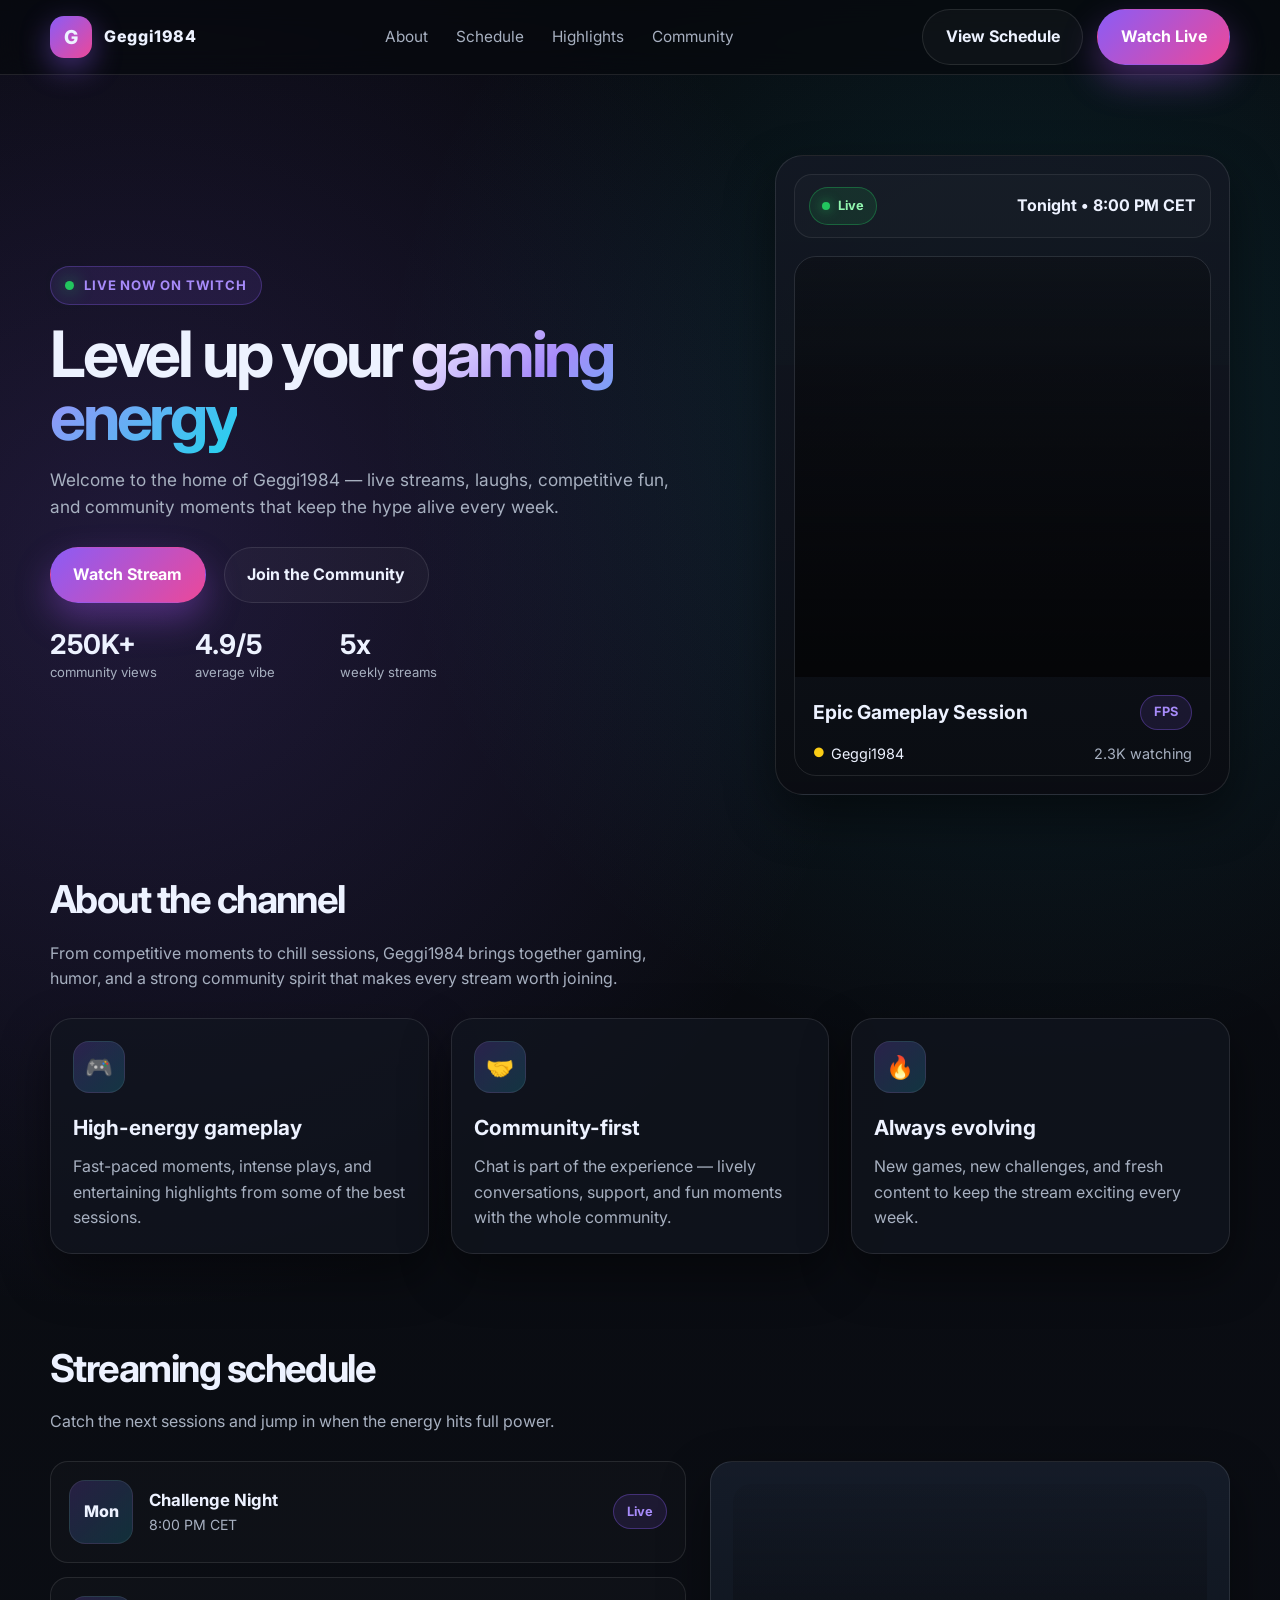
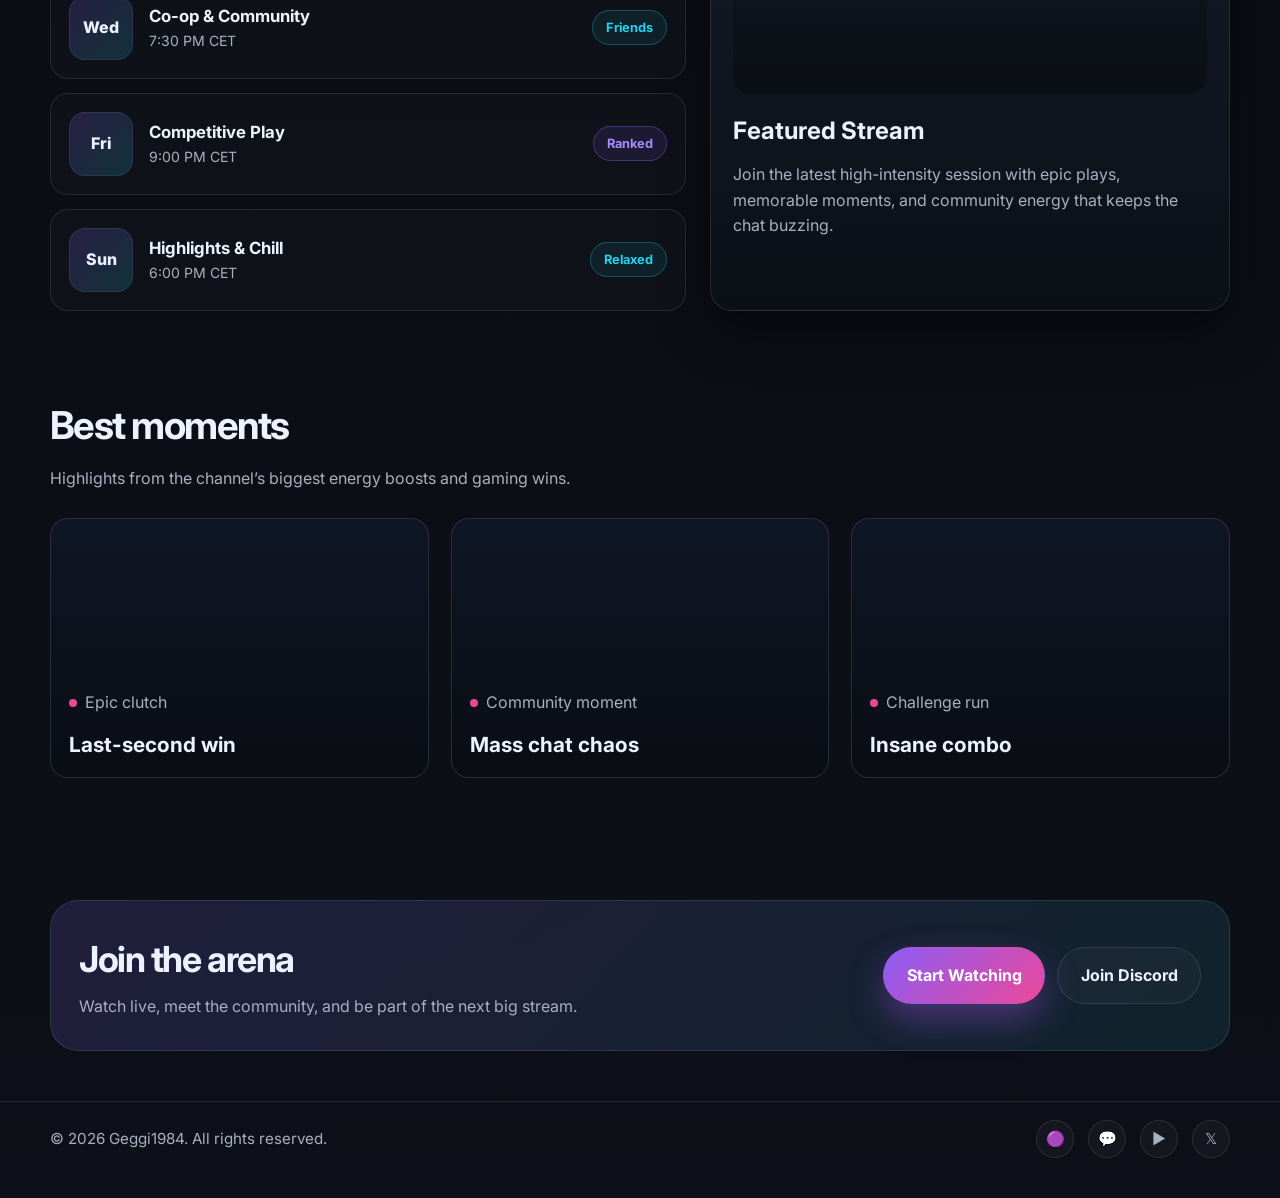
==== index.html @ 6da2d859 "Create index.html for Geggi1984 Twitch site" ====
<!DOCTYPE html>
<html lang="en">
  <head>
    <meta charset="UTF-8" />
    <meta name="viewport" content="width=device-width, initial-scale=1.0" />
    <title>Geggi1984 | Twitch</title>
    <meta
      name="description"
      content="Official Twitch channel site for Geggi1984 — live streams, schedules, highlights, and community links."
    />
    <link rel="preconnect" href="https://fonts.googleapis.com" />
    <link rel="preconnect" href="https://fonts.gstatic.com" crossorigin />
    <link
      href="https://fonts.googleapis.com/css2?family=Inter:wght@400;500;600;700;800;900&display=swap"
      rel="stylesheet"
    />
    <style>
      :root {
        --bg: #0b0d12;
        --bg-soft: #131923;
        --panel: rgba(19, 25, 35, 0.8);
        --panel-strong: #161d2b;
        --purple: #8b5cf6;
        --purple-2: #a78bfa;
        --pink: #ec4899;
        --blue: #38bdf8;
        --cyan: #22d3ee;
        --text: #edf2ff;
        --muted: #a7b0c0;
        --line: rgba(255, 255, 255, 0.1);
        --green: #22c55e;
        --yellow: #facc15;
        --shadow: 0 20px 50px rgba(0, 0, 0, 0.45);
      }

      * {
        box-sizing: border-box;
      }

      html {
        scroll-behavior: smooth;
      }

      body {
        margin: 0;
        font-family: "Inter", sans-serif;
        background:
          radial-gradient(circle at 10% 20%, rgba(139, 92, 246, 0.18), transparent 30%),
          radial-gradient(circle at 80% 15%, rgba(34, 211, 238, 0.12), transparent 25%),
          linear-gradient(180deg, #07090d 0%, #0d1018 100%);
        color: var(--text);
        line-height: 1.6;
      }

      img {
        max-width: 100%;
        display: block;
      }

      a {
        color: inherit;
        text-decoration: none;
      }

      .container {
        width: min(1180px, calc(100% - 32px));
        margin: 0 auto;
      }

      .site-header {
        position: sticky;
        top: 0;
        z-index: 99;
        backdrop-filter: blur(14px);
        background: rgba(7, 9, 13, 0.7);
        border-bottom: 1px solid var(--line);
      }

      .nav {
        display: flex;
        align-items: center;
        justify-content: space-between;
        min-height: 74px;
      }

      .brand {
        display: inline-flex;
        align-items: center;
        gap: 12px;
        font-weight: 800;
        letter-spacing: 0.04em;
      }

      .brand-mark {
        width: 42px;
        height: 42px;
        border-radius: 14px;
        display: grid;
        place-items: center;
        background: linear-gradient(135deg, var(--purple), var(--pink));
        box-shadow: 0 10px 30px rgba(139, 92, 246, 0.45);
        font-size: 1.2rem;
      }

      .nav-links {
        display: flex;
        align-items: center;
        gap: 28px;
        color: var(--muted);
        font-size: 0.96rem;
      }

      .nav-links a:hover {
        color: var(--text);
      }

      .nav-actions {
        display: flex;
        align-items: center;
        gap: 14px;
      }

      .btn {
        display: inline-flex;
        align-items: center;
        justify-content: center;
        padding: 0.9rem 1.4rem;
        border-radius: 999px;
        border: 1px solid transparent;
        font-weight: 700;
        transition: 0.2s ease;
        cursor: pointer;
      }

      .btn:hover {
        transform: translateY(-1px);
      }

      .btn-primary {
        background: linear-gradient(135deg, var(--purple), var(--pink));
        color: white;
        box-shadow: 0 16px 35px rgba(168, 85, 247, 0.35);
      }

      .btn-secondary {
        background: rgba(255, 255, 255, 0.03);
        border-color: var(--line);
        color: var(--text);
      }

      .mobile-toggle {
        display: none;
        background: transparent;
        border: none;
        color: var(--text);
        font-size: 1.8rem;
        cursor: pointer;
      }

      .hero {
        position: relative;
        padding: 80px 0 32px;
      }

      .hero-grid {
        display: grid;
        grid-template-columns: 1.2fr 0.8fr;
        align-items: center;
        gap: 42px;
      }

      .eyebrow {
        display: inline-flex;
        align-items: center;
        gap: 10px;
        padding: 0.5rem 0.9rem;
        border-radius: 999px;
        background: rgba(139, 92, 246, 0.12);
        border: 1px solid rgba(139, 92, 246, 0.3);
        color: var(--purple-2);
        font-weight: 700;
        font-size: 0.82rem;
        letter-spacing: 0.06em;
        text-transform: uppercase;
      }

      .eyebrow::before {
        content: "";
        width: 9px;
        height: 9px;
        border-radius: 50%;
        background: var(--green);
        box-shadow: 0 0 18px rgba(34, 197, 94, 0.9);
      }

      h1 {
        font-size: clamp(2.8rem, 5vw, 5rem);
        line-height: 0.98;
        letter-spacing: -0.05em;
        margin: 18px 0 16px;
      }

      .gradient-text {
        background: linear-gradient(135deg, #ffffff 0%, var(--purple-2) 40%, var(--cyan) 100%);
        -webkit-background-clip: text;
        background-clip: text;
        color: transparent;
      }

      .hero-copy p {
        color: var(--muted);
        max-width: 620px;
        font-size: 1.08rem;
      }

      .hero-actions {
        display: flex;
        align-items: center;
        gap: 18px;
        margin-top: 26px;
        flex-wrap: wrap;
      }

      .hero-stats {
        display: flex;
        gap: 20px;
        margin-top: 28px;
        flex-wrap: wrap;
      }

      .stat {
        min-width: 125px;
      }

      .stat strong {
        display: block;
        font-size: 1.7rem;
        line-height: 1;
      }

      .stat span {
        color: var(--muted);
        font-size: 0.82rem;
      }

      .hero-card {
        position: relative;
        border: 1px solid var(--line);
        border-radius: 28px;
        background:
          linear-gradient(180deg, rgba(20, 26, 37, 0.8), rgba(10, 12, 18, 0.9)),
          rgba(14, 19, 27, 0.8);
        box-shadow: var(--shadow);
        padding: 18px;
      }

      .live-panel {
        display: flex;
        align-items: center;
        justify-content: space-between;
        gap: 12px;
        border: 1px solid rgba(255,255,255,0.08);
        background: rgba(255,255,255,0.02);
        border-radius: 18px;
        padding: 12px 14px;
        margin-bottom: 18px;
      }

      .live-badge {
        display: inline-flex;
        align-items: center;
        gap: 8px;
        background: rgba(34, 197, 94, 0.12);
        border: 1px solid rgba(34, 197, 94, 0.35);
        color: #92f7b0;
        border-radius: 999px;
        padding: 0.48rem 0.75rem;
        font-size: 0.8rem;
        font-weight: 700;
      }

      .live-badge::before {
        content: "";
        width: 8px;
        height: 8px;
        border-radius: 50%;
        background: var(--green);
        box-shadow: 0 0 12px rgba(34,197,94,0.7);
      }

      .stream-card {
        border-radius: 22px;
        overflow: hidden;
        border: 1px solid var(--line);
      }

      .stream-visual {
        position: relative;
        height: 420px;
        background:
          linear-gradient(180deg, rgba(11, 13, 18, 0.2), rgba(11,13,18,0.86)),
          url("https://images.unsplash.com/photo-1542751371-adc38448a05e?auto=format&fit=crop&w=1200&q=80")
            center/cover no-repeat;
      }

      .stream-overlay {
        position: absolute;
        inset: 0;
        background: linear-gradient(180deg, rgba(0,0,0,0.15), rgba(0,0,0,0.58));
      }

      .stream-info {
        padding: 18px 18px 10px;
      }

      .stream-title {
        display: flex;
        align-items: center;
        justify-content: space-between;
        gap: 12px;
      }

      .stream-title h3 {
        margin: 0;
        font-size: 1.2rem;
      }

      .stream-meta {
        display: flex;
        align-items: center;
        justify-content: space-between;
        margin-top: 12px;
        color: var(--muted);
        font-size: 0.9rem;
      }

      .stream-meta .tag {
        display: inline-flex;
        align-items: center;
        gap: 6px;
        color: var(--text);
      }

      .stream-meta .tag::before {
        content: "●";
        color: var(--yellow);
        font-size: 0.8rem;
      }

      section {
        padding: 42px 0;
      }

      .section-heading {
        margin-bottom: 26px;
      }

      .section-heading h2 {
        margin: 0 0 10px;
        font-size: clamp(2rem, 3vw, 3rem);
        letter-spacing: -0.04em;
      }

      .section-heading p {
        margin: 0;
        color: var(--muted);
        max-width: 600px;
      }

      .grid-3 {
        display: grid;
        grid-template-columns: repeat(3, minmax(0, 1fr));
        gap: 22px;
      }

      .card {
        background: rgba(17, 22, 31, 0.72);
        border: 1px solid var(--line);
        border-radius: 22px;
        padding: 22px;
        box-shadow: var(--shadow);
      }

      .mini-icon {
        width: 52px;
        height: 52px;
        border-radius: 16px;
        display: grid;
        place-items: center;
        font-size: 1.4rem;
        background: linear-gradient(135deg, rgba(139, 92, 246, 0.22), rgba(34, 211, 238, 0.18));
        border: 1px solid rgba(255,255,255,0.08);
        margin-bottom: 18px;
      }

      .card h3 {
        margin: 0 0 10px;
        font-size: 1.3rem;
      }

      .card p {
        margin: 0;
        color: var(--muted);
      }

      .schedule-grid {
        display: grid;
        grid-template-columns: 1.1fr 0.9fr;
        gap: 24px;
        align-items: stretch;
      }

      .schedule-list {
        display: grid;
        gap: 14px;
      }

      .schedule-item {
        display: flex;
        align-items: center;
        justify-content: space-between;
        gap: 16px;
        padding: 18px 18px;
        background: rgba(255,255,255,0.02);
        border: 1px solid var(--line);
        border-radius: 18px;
      }

      .day {
        display: flex;
        align-items: center;
        gap: 16px;
      }

      .day-badge {
        width: 64px;
        height: 64px;
        border-radius: 16px;
        display: grid;
        place-items: center;
        background: linear-gradient(135deg, rgba(139,92,246,0.2), rgba(34,211,238,0.16));
        border: 1px solid rgba(255,255,255,0.08);
        font-weight: 800;
      }

      .day-text strong {
        display: block;
        font-size: 1.05rem;
      }

      .day-text span {
        color: var(--muted);
        display: block;
        font-size: 0.88rem;
      }

      .pill {
        display: inline-flex;
        align-items: center;
        justify-content: center;
        border-radius: 999px;
        padding: 0.4rem 0.8rem;
        font-size: 0.8rem;
        font-weight: 700;
      }

      .pill-purple {
        background: rgba(139,92,246,0.12);
        color: var(--purple-2);
        border: 1px solid rgba(139,92,246,0.35);
      }

      .pill-cyan {
        background: rgba(34,211,238,0.08);
        color: var(--cyan);
        border: 1px solid rgba(34,211,238,0.28);
      }

      .featured-card {
        padding: 22px;
        background:
          linear-gradient(180deg, rgba(22, 29, 43, 0.9), rgba(12, 16, 23, 0.96));
        border-radius: 22px;
        border: 1px solid var(--line);
        box-shadow: var(--shadow);
      }

      .featured-media {
        height: 210px;
        border-radius: 18px;
        background:
          linear-gradient(180deg, rgba(10,12,18,0.1), rgba(10,12,18,0.7)),
          url("https://images.unsplash.com/photo-1511512578047-dfb367046420?auto=format&fit=crop&w=1200&q=80")
            center/cover no-repeat;
        margin-bottom: 18px;
      }

      .featured-card h3 {
        margin: 0 0 12px;
        font-size: 1.5rem;
      }

      .featured-card p {
        margin: 0;
        color: var(--muted);
      }

      .highlight-grid {
        display: grid;
        grid-template-columns: repeat(3, minmax(0, 1fr));
        gap: 22px;
      }

      .highlight-item {
        position: relative;
        overflow: hidden;
        border-radius: 18px;
        border: 1px solid var(--line);
        min-height: 260px;
        background: #0f1727;
      }

      .highlight-image {
        position: absolute;
        inset: 0;
        background-size: cover;
        background-position: center;
        filter: saturate(1.1) contrast(1.1);
      }

      .highlight-overlay {
        position: absolute;
        inset: 0;
        background: linear-gradient(180deg, rgba(10, 12, 18, 0.1), rgba(10, 12, 18, 0.95));
      }

      .highlight-content {
        position: absolute;
        inset: auto 0 0 0;
        padding: 18px 18px 16px;
        display: flex;
        flex-direction: column;
        justify-content: flex-end;
        gap: 12px;
      }

      .highlight-content h3 {
        margin: 0;
        font-size: 1.3rem;
      }

      .highlight-content span {
        display: inline-flex;
        align-items: center;
        gap: 8px;
        color: var(--muted);
      }

      .highlight-content span::before {
        content: "";
        display: block;
        width: 8px;
        height: 8px;
        background: var(--pink);
        border-radius: 50%;
      }

      .cta-section {
        padding: 80px 0 50px;
      }

      .cta-box {
        display: flex;
        align-items: center;
        justify-content: space-between;
        gap: 24px;
        padding: 30px 28px;
        border: 1px solid var(--line);
        border-radius: 28px;
        background:
          linear-gradient(135deg, rgba(139, 92, 246, 0.15), rgba(34, 211, 238, 0.08)),
          rgba(17, 22, 31, 0.7);
      }

      .cta-box h3 {
        margin: 0 0 6px;
        font-size: clamp(1.8rem, 2.8vw, 2.8rem);
        letter-spacing: -0.04em;
      }

      .cta-box p {
        margin: 0;
        color: var(--muted);
      }

      .cta-actions {
        display: flex;
        flex-wrap: wrap;
        gap: 12px;
      }

      .site-footer {
        border-top: 1px solid var(--line);
        padding: 18px 0 40px;
      }

      .footer-inner {
        display: flex;
        justify-content: space-between;
        align-items: center;
        gap: 18px;
        color: var(--muted);
        font-size: 0.95rem;
      }

      .socials {
        display: flex;
        align-items: center;
        gap: 14px;
        flex-wrap: wrap;
      }

      .social {
        width: 38px;
        height: 38px;
        border-radius: 50%;
        display: grid;
        place-items: center;
        background: rgba(255,255,255,0.03);
        border: 1px solid var(--line);
        transition: 0.2s ease;
      }

      .social:hover {
        transform: translateY(-2px);
        border-color: rgba(255,255,255,0.18);
      }

      @media (max-width: 960px) {
        .hero-grid,
        .schedule-grid,
        .grid-3,
        .highlight-grid {
          grid-template-columns: 1fr;
        }

        .nav-links {
          position: absolute;
          left: 16px;
          right: 16px;
          top: 75px;
          display: none;
          flex-direction: column;
          align-items: flex-start;
          padding: 18px 16px;
          background: rgba(14, 18, 26, 0.96);
          border: 1px solid var(--line);
          border-radius: 18px;
          box-shadow: var(--shadow);
        }

        .nav-links.open {
          display: flex;
        }

        .mobile-toggle {
          display: inline-block;
        }

        .nav-actions {
          display: none;
        }

        .cta-box {
          flex-direction: column;
          align-items: flex-start;
        }
      }

      @media (max-width: 580px) {
        h1 {
          font-size: 2.8rem;
        }

        .hero {
          padding-top: 52px;
        }

        .stream-visual {
          height: 300px;
        }

        .footer-inner {
          flex-direction: column;
          align-items: flex-start;
        }
      }
    </style>
  </head>
  <body>
    <header class="site-header">
      <div class="container nav">
        <a href="#top" class="brand" aria-label="Geggi1984 home">
          <span class="brand-mark">G</span>
          <span>Geggi1984</span>
        </a>

        <nav class="nav-links" id="siteNav">
          <a href="#about">About</a>
          <a href="#schedule">Schedule</a>
          <a href="#highlights">Highlights</a>
          <a href="#community">Community</a>
        </nav>

        <div class="nav-actions">
          <a class="btn btn-secondary" href="#schedule">View Schedule</a>
          <a class="btn btn-primary" href="https://www.twitch.tv/" target="_blank" rel="noreferrer">
            Watch Live
          </a>
        </div>

        <button class="mobile-toggle" id="menuToggle" aria-label="Open menu">☰</button>
      </div>
    </header>

    <main id="top">
      <section class="hero">
        <div class="container hero-grid">
          <div class="hero-copy">
            <span class="eyebrow">Live now on Twitch</span>
            <h1>
              Level up your <span class="gradient-text">gaming energy</span>
            </h1>
            <p>
              Welcome to the home of Geggi1984 — live streams, laughs, competitive fun,
              and community moments that keep the hype alive every week.
            </p>

            <div class="hero-actions">
              <a class="btn btn-primary" href="https://www.twitch.tv/" target="_blank" rel="noreferrer">
                Watch Stream
              </a>
              <a class="btn btn-secondary" href="#community">Join the Community</a>
            </div>

            <div class="hero-stats">
              <div class="stat">
                <strong>250K+</strong>
                <span>community views</span>
              </div>
              <div class="stat">
                <strong>4.9/5</strong>
                <span>average vibe</span>
              </div>
              <div class="stat">
                <strong>5x</strong>
                <span>weekly streams</span>
              </div>
            </div>
          </div>

          <div class="hero-card">
            <div class="live-panel">
              <div class="live-badge">Live</div>
              <strong>Tonight • 8:00 PM CET</strong>
            </div>

            <div class="stream-card">
              <div class="stream-visual">
                <div class="stream-overlay"></div>
              </div>

              <div class="stream-info">
                <div class="stream-title">
                  <h3>Epic Gameplay Session</h3>
                  <span class="pill pill-purple">FPS</span>
                </div>

                <div class="stream-meta">
                  <span class="tag">Geggi1984</span>
                  <span>2.3K watching</span>
                </div>
              </div>
            </div>
          </div>
        </div>
      </section>

      <section id="about">
        <div class="container">
          <div class="section-heading">
            <h2>About the channel</h2>
            <p>
              From competitive moments to chill sessions, Geggi1984 brings together gaming,
              humor, and a strong community spirit that makes every stream worth joining.
            </p>
          </div>

          <div class="grid-3">
            <article class="card">
              <div class="mini-icon">🎮</div>
              <h3>High-energy gameplay</h3>
              <p>
                Fast-paced moments, intense plays, and entertaining highlights from some of the
                best sessions.
              </p>
            </article>

            <article class="card">
              <div class="mini-icon">🤝</div>
              <h3>Community-first</h3>
              <p>
                Chat is part of the experience — lively conversations, support, and fun moments
                with the whole community.
              </p>
            </article>

            <article class="card">
              <div class="mini-icon">🔥</div>
              <h3>Always evolving</h3>
              <p>
                New games, new challenges, and fresh content to keep the stream exciting every week.
              </p>
            </article>
          </div>
        </div>
      </section>

      <section id="schedule">
        <div class="container">
          <div class="section-heading">
            <h2>Streaming schedule</h2>
            <p>Catch the next sessions and jump in when the energy hits full power.</p>
          </div>

          <div class="schedule-grid">
            <div class="schedule-list">
              <div class="schedule-item">
                <div class="day">
                  <div class="day-badge">Mon</div>
                  <div class="day-text">
                    <strong>Challenge Night</strong>
                    <span>8:00 PM CET</span>
                  </div>
                </div>
                <span class="pill pill-purple">Live</span>
              </div>

              <div class="schedule-item">
                <div class="day">
                  <div class="day-badge">Wed</div>
                  <div class="day-text">
                    <strong>Co-op & Community</strong>
                    <span>7:30 PM CET</span>
                  </div>
                </div>
                <span class="pill pill-cyan">Friends</span>
              </div>

              <div class="schedule-item">
                <div class="day">
                  <div class="day-badge">Fri</div>
                  <div class="day-text">
                    <strong>Competitive Play</strong>
                    <span>9:00 PM CET</span>
                  </div>
                </div>
                <span class="pill pill-purple">Ranked</span>
              </div>

              <div class="schedule-item">
                <div class="day">
                  <div class="day-badge">Sun</div>
                  <div class="day-text">
                    <strong>Highlights & Chill</strong>
                    <span>6:00 PM CET</span>
                  </div>
                </div>
                <span class="pill pill-cyan">Relaxed</span>
              </div>
            </div>

            <aside class="featured-card">
              <div class="featured-media"></div>
              <h3>Featured Stream</h3>
              <p>
                Join the latest high-intensity session with epic plays, memorable moments, and
                community energy that keeps the chat buzzing.
              </p>
            </aside>
          </div>
        </div>
      </section>

      <section id="highlights">
        <div class="container">
          <div class="section-heading">
            <h2>Best moments</h2>
            <p>Highlights from the channel’s biggest energy boosts and gaming wins.</p>
          </div>

          <div class="highlight-grid">
            <article class="highlight-item">
              <div
                class="highlight-image"
                style="background-image: url('https://images.unsplash.com/photo-1542751371-adc38448a05e?auto=format&fit=crop&w=900&q=80');"
              ></div>
              <div class="highlight-overlay"></div>
              <div class="highlight-content">
                <span>Epic clutch</span>
                <h3>Last-second win</h3>
              </div>
            </article>

            <article class="highlight-item">
              <div
                class="highlight-image"
                style="background-image: url('https://images.unsplash.com/photo-1511512578047-dfb367046420?auto=format&fit=crop&w=900&q=80');"
              ></div>
              <div class="highlight-overlay"></div>
              <div class="highlight-content">
                <span>Community moment</span>
                <h3>Mass chat chaos</h3>
              </div>
            </article>

            <article class="highlight-item">
              <div
                class="highlight-image"
                style="background-image: url('https://images.unsplash.com/photo-1493711662062-fa541adb3fc8?auto=format&fit=crop&w=900&q=80');"
              ></div>
              <div class="highlight-overlay"></div>
              <div class="highlight-content">
                <span>Challenge run</span>
                <h3>Insane combo</h3>
              </div>
            </article>
          </div>
        </div>
      </section>

      <section id="community" class="cta-section">
        <div class="container">
          <div class="cta-box">
            <div>
              <h3>Join the arena</h3>
              <p>Watch live, meet the community, and be part of the next big stream.</p>
            </div>

            <div class="cta-actions">
              <a class="btn btn-primary" href="https://www.twitch.tv/" target="_blank" rel="noreferrer">
                Start Watching
              </a>
              <a class="btn btn-secondary" href="https://discord.com/" target="_blank" rel="noreferrer">
                Join Discord
              </a>
            </div>
          </div>
        </div>
      </section>
    </main>

    <footer class="site-footer">
      <div class="container footer-inner">
        <div>© <span id="year"></span> Geggi1984. All rights reserved.</div>

        <div class="socials" aria-label="Social links">
          <a href="https://www.twitch.tv/" class="social" target="_blank" rel="noreferrer" aria-label="Twitch">🟣</a>
          <a href="https://discord.com/" class="social" target="_blank" rel="noreferrer" aria-label="Discord">💬</a>
          <a href="https://www.youtube.com/" class="social" target="_blank" rel="noreferrer" aria-label="YouTube">▶️</a>
          <a href="https://x.com/" class="social" target="_blank" rel="noreferrer" aria-label="X">𝕏</a>
        </div>
      </div>
    </footer>

    <script>
      const menuToggle = document.getElementById("menuToggle");
      const siteNav = document.getElementById("siteNav");

      menuToggle.addEventListener("click", () => {
        siteNav.classList.toggle("open");
      });

      document.getElementById("year").textContent = new Date().getFullYear();
    </script>
  </body>
</html>
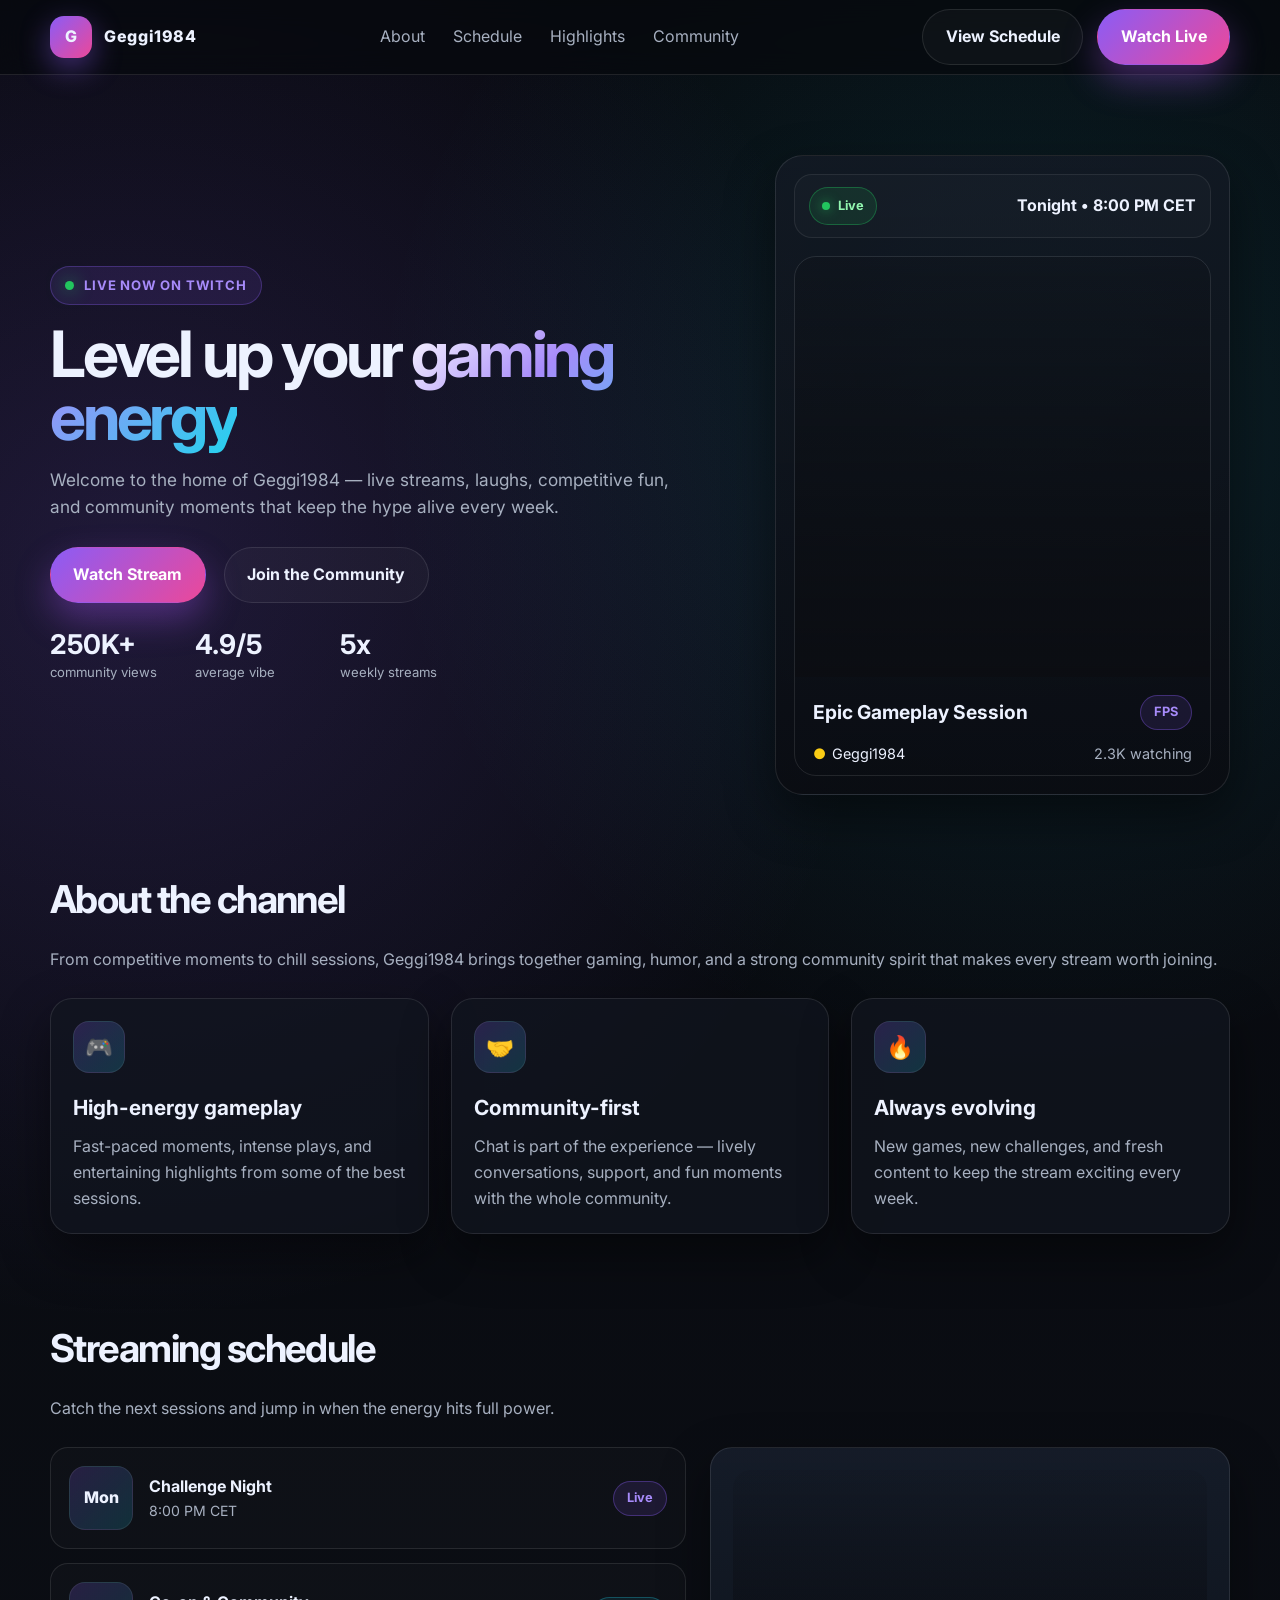
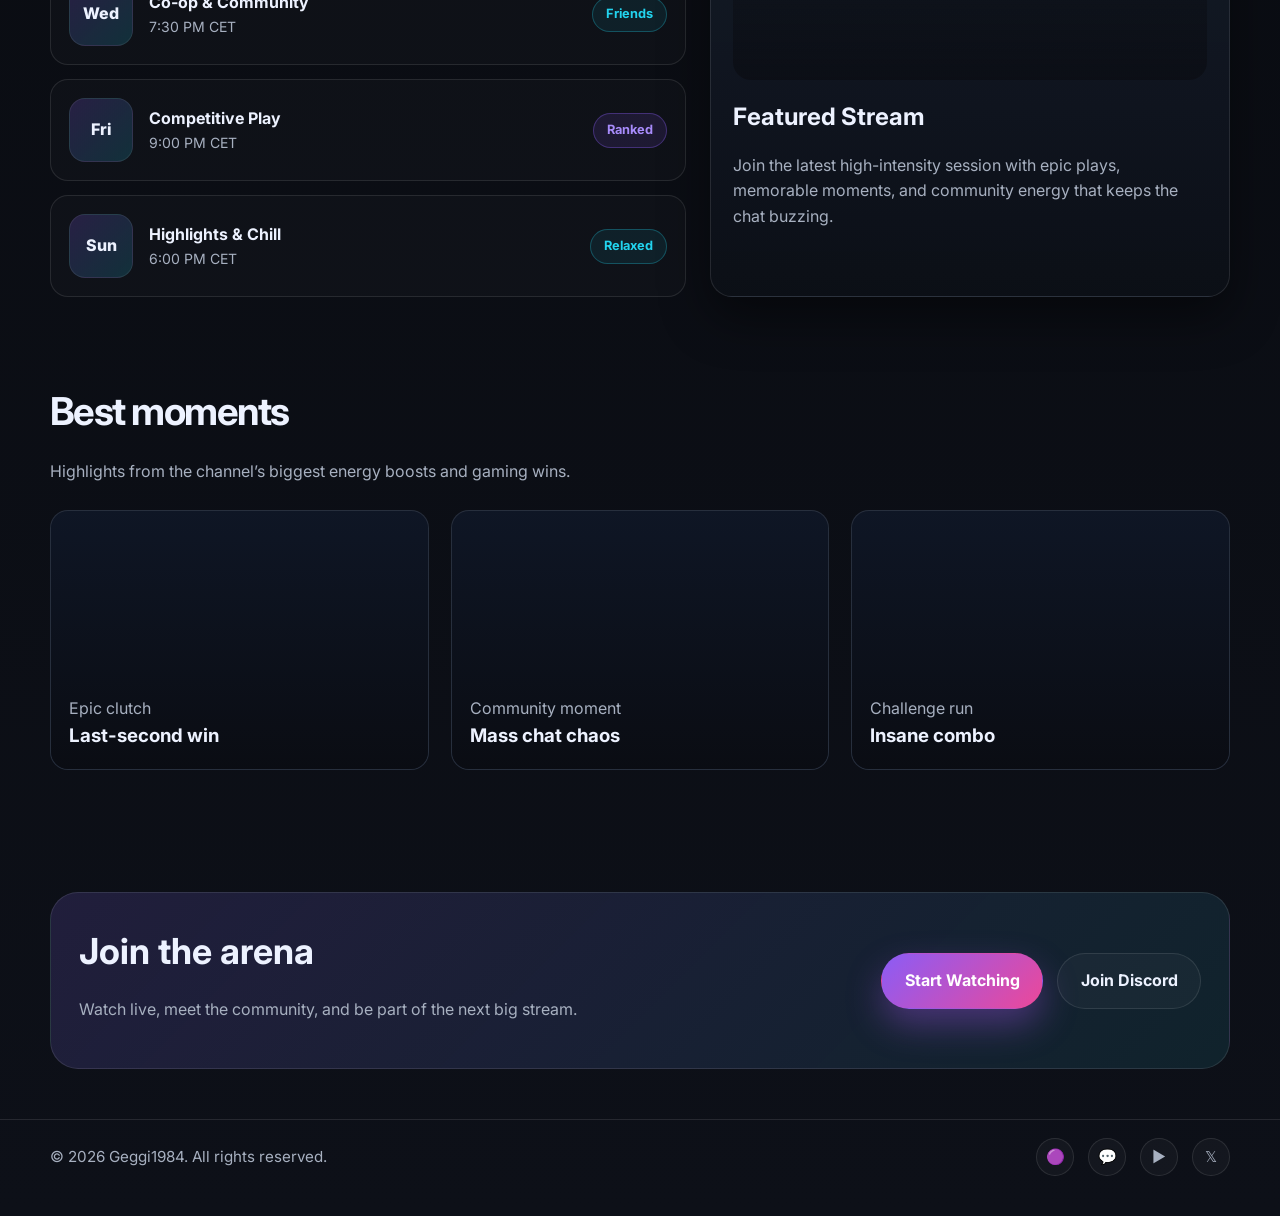
==== commit 9e44bd41: "Update index.html for Geggi1984 Twitch site" ====
--- a/index.html
+++ b/index.html
@@ -4,984 +4,70 @@
     <meta charset="UTF-8" />
     <meta name="viewport" content="width=device-width, initial-scale=1.0" />
     <title>Geggi1984 | Twitch</title>
-    <meta
-      name="description"
-      content="Official Twitch channel site for Geggi1984 — live streams, schedules, highlights, and community links."
-    />
+    <meta name="description" content="Official Twitch channel site for Geggi1984 — live streams, schedules, highlights, and community links." />
     <link rel="preconnect" href="https://fonts.googleapis.com" />
     <link rel="preconnect" href="https://fonts.gstatic.com" crossorigin />
-    <link
-      href="https://fonts.googleapis.com/css2?family=Inter:wght@400;500;600;700;800;900&display=swap"
-      rel="stylesheet"
-    />
+    <link href="https://fonts.googleapis.com/css2?family=Inter:wght@400;500;600;700;800;900&display=swap" rel="stylesheet" />
     <style>
-      :root {
-        --bg: #0b0d12;
-        --bg-soft: #131923;
-        --panel: rgba(19, 25, 35, 0.8);
-        --panel-strong: #161d2b;
-        --purple: #8b5cf6;
-        --purple-2: #a78bfa;
-        --pink: #ec4899;
-        --blue: #38bdf8;
-        --cyan: #22d3ee;
-        --text: #edf2ff;
-        --muted: #a7b0c0;
-        --line: rgba(255, 255, 255, 0.1);
-        --green: #22c55e;
-        --yellow: #facc15;
-        --shadow: 0 20px 50px rgba(0, 0, 0, 0.45);
-      }
-
-      * {
-        box-sizing: border-box;
-      }
-
-      html {
-        scroll-behavior: smooth;
-      }
-
-      body {
-        margin: 0;
-        font-family: "Inter", sans-serif;
-        background:
-          radial-gradient(circle at 10% 20%, rgba(139, 92, 246, 0.18), transparent 30%),
-          radial-gradient(circle at 80% 15%, rgba(34, 211, 238, 0.12), transparent 25%),
-          linear-gradient(180deg, #07090d 0%, #0d1018 100%);
-        color: var(--text);
-        line-height: 1.6;
-      }
-
-      img {
-        max-width: 100%;
-        display: block;
-      }
-
-      a {
-        color: inherit;
-        text-decoration: none;
-      }
-
-      .container {
-        width: min(1180px, calc(100% - 32px));
-        margin: 0 auto;
-      }
-
-      .site-header {
-        position: sticky;
-        top: 0;
-        z-index: 99;
-        backdrop-filter: blur(14px);
-        background: rgba(7, 9, 13, 0.7);
-        border-bottom: 1px solid var(--line);
-      }
-
-      .nav {
-        display: flex;
-        align-items: center;
-        justify-content: space-between;
-        min-height: 74px;
-      }
-
-      .brand {
-        display: inline-flex;
-        align-items: center;
-        gap: 12px;
-        font-weight: 800;
-        letter-spacing: 0.04em;
-      }
-
-      .brand-mark {
-        width: 42px;
-        height: 42px;
-        border-radius: 14px;
-        display: grid;
-        place-items: center;
-        background: linear-gradient(135deg, var(--purple), var(--pink));
-        box-shadow: 0 10px 30px rgba(139, 92, 246, 0.45);
-        font-size: 1.2rem;
-      }
-
-      .nav-links {
-        display: flex;
-        align-items: center;
-        gap: 28px;
-        color: var(--muted);
-        font-size: 0.96rem;
-      }
-
-      .nav-links a:hover {
-        color: var(--text);
-      }
-
-      .nav-actions {
-        display: flex;
-        align-items: center;
-        gap: 14px;
-      }
-
-      .btn {
-        display: inline-flex;
-        align-items: center;
-        justify-content: center;
-        padding: 0.9rem 1.4rem;
-        border-radius: 999px;
-        border: 1px solid transparent;
-        font-weight: 700;
-        transition: 0.2s ease;
-        cursor: pointer;
-      }
-
-      .btn:hover {
-        transform: translateY(-1px);
-      }
-
-      .btn-primary {
-        background: linear-gradient(135deg, var(--purple), var(--pink));
-        color: white;
-        box-shadow: 0 16px 35px rgba(168, 85, 247, 0.35);
-      }
-
-      .btn-secondary {
-        background: rgba(255, 255, 255, 0.03);
-        border-color: var(--line);
-        color: var(--text);
-      }
-
-      .mobile-toggle {
-        display: none;
-        background: transparent;
-        border: none;
-        color: var(--text);
-        font-size: 1.8rem;
-        cursor: pointer;
-      }
-
-      .hero {
-        position: relative;
-        padding: 80px 0 32px;
-      }
-
-      .hero-grid {
-        display: grid;
-        grid-template-columns: 1.2fr 0.8fr;
-        align-items: center;
-        gap: 42px;
-      }
-
-      .eyebrow {
-        display: inline-flex;
-        align-items: center;
-        gap: 10px;
-        padding: 0.5rem 0.9rem;
-        border-radius: 999px;
-        background: rgba(139, 92, 246, 0.12);
-        border: 1px solid rgba(139, 92, 246, 0.3);
-        color: var(--purple-2);
-        font-weight: 700;
-        font-size: 0.82rem;
-        letter-spacing: 0.06em;
-        text-transform: uppercase;
-      }
-
-      .eyebrow::before {
-        content: "";
-        width: 9px;
-        height: 9px;
-        border-radius: 50%;
-        background: var(--green);
-        box-shadow: 0 0 18px rgba(34, 197, 94, 0.9);
-      }
-
-      h1 {
-        font-size: clamp(2.8rem, 5vw, 5rem);
-        line-height: 0.98;
-        letter-spacing: -0.05em;
-        margin: 18px 0 16px;
-      }
-
-      .gradient-text {
-        background: linear-gradient(135deg, #ffffff 0%, var(--purple-2) 40%, var(--cyan) 100%);
-        -webkit-background-clip: text;
-        background-clip: text;
-        color: transparent;
-      }
-
-      .hero-copy p {
-        color: var(--muted);
-        max-width: 620px;
-        font-size: 1.08rem;
-      }
-
-      .hero-actions {
-        display: flex;
-        align-items: center;
-        gap: 18px;
-        margin-top: 26px;
-        flex-wrap: wrap;
-      }
-
-      .hero-stats {
-        display: flex;
-        gap: 20px;
-        margin-top: 28px;
-        flex-wrap: wrap;
-      }
-
-      .stat {
-        min-width: 125px;
-      }
-
-      .stat strong {
-        display: block;
-        font-size: 1.7rem;
-        line-height: 1;
-      }
-
-      .stat span {
-        color: var(--muted);
-        font-size: 0.82rem;
-      }
-
-      .hero-card {
-        position: relative;
-        border: 1px solid var(--line);
-        border-radius: 28px;
-        background:
-          linear-gradient(180deg, rgba(20, 26, 37, 0.8), rgba(10, 12, 18, 0.9)),
-          rgba(14, 19, 27, 0.8);
-        box-shadow: var(--shadow);
-        padding: 18px;
-      }
-
-      .live-panel {
-        display: flex;
-        align-items: center;
-        justify-content: space-between;
-        gap: 12px;
-        border: 1px solid rgba(255,255,255,0.08);
-        background: rgba(255,255,255,0.02);
-        border-radius: 18px;
-        padding: 12px 14px;
-        margin-bottom: 18px;
-      }
-
-      .live-badge {
-        display: inline-flex;
-        align-items: center;
-        gap: 8px;
-        background: rgba(34, 197, 94, 0.12);
-        border: 1px solid rgba(34, 197, 94, 0.35);
-        color: #92f7b0;
-        border-radius: 999px;
-        padding: 0.48rem 0.75rem;
-        font-size: 0.8rem;
-        font-weight: 700;
-      }
-
-      .live-badge::before {
-        content: "";
-        width: 8px;
-        height: 8px;
-        border-radius: 50%;
-        background: var(--green);
-        box-shadow: 0 0 12px rgba(34,197,94,0.7);
-      }
-
-      .stream-card {
-        border-radius: 22px;
-        overflow: hidden;
-        border: 1px solid var(--line);
-      }
-
-      .stream-visual {
-        position: relative;
-        height: 420px;
-        background:
-          linear-gradient(180deg, rgba(11, 13, 18, 0.2), rgba(11,13,18,0.86)),
-          url("https://images.unsplash.com/photo-1542751371-adc38448a05e?auto=format&fit=crop&w=1200&q=80")
-            center/cover no-repeat;
-      }
-
-      .stream-overlay {
-        position: absolute;
-        inset: 0;
-        background: linear-gradient(180deg, rgba(0,0,0,0.15), rgba(0,0,0,0.58));
-      }
-
-      .stream-info {
-        padding: 18px 18px 10px;
-      }
-
-      .stream-title {
-        display: flex;
-        align-items: center;
-        justify-content: space-between;
-        gap: 12px;
-      }
-
-      .stream-title h3 {
-        margin: 0;
-        font-size: 1.2rem;
-      }
-
-      .stream-meta {
-        display: flex;
-        align-items: center;
-        justify-content: space-between;
-        margin-top: 12px;
-        color: var(--muted);
-        font-size: 0.9rem;
-      }
-
-      .stream-meta .tag {
-        display: inline-flex;
-        align-items: center;
-        gap: 6px;
-        color: var(--text);
-      }
-
-      .stream-meta .tag::before {
-        content: "●";
-        color: var(--yellow);
-        font-size: 0.8rem;
-      }
-
-      section {
-        padding: 42px 0;
-      }
-
-      .section-heading {
-        margin-bottom: 26px;
-      }
-
-      .section-heading h2 {
-        margin: 0 0 10px;
-        font-size: clamp(2rem, 3vw, 3rem);
-        letter-spacing: -0.04em;
-      }
-
-      .section-heading p {
-        margin: 0;
-        color: var(--muted);
-        max-width: 600px;
-      }
-
-      .grid-3 {
-        display: grid;
-        grid-template-columns: repeat(3, minmax(0, 1fr));
-        gap: 22px;
-      }
-
-      .card {
-        background: rgba(17, 22, 31, 0.72);
-        border: 1px solid var(--line);
-        border-radius: 22px;
-        padding: 22px;
-        box-shadow: var(--shadow);
-      }
-
-      .mini-icon {
-        width: 52px;
-        height: 52px;
-        border-radius: 16px;
-        display: grid;
-        place-items: center;
-        font-size: 1.4rem;
-        background: linear-gradient(135deg, rgba(139, 92, 246, 0.22), rgba(34, 211, 238, 0.18));
-        border: 1px solid rgba(255,255,255,0.08);
-        margin-bottom: 18px;
-      }
-
-      .card h3 {
-        margin: 0 0 10px;
-        font-size: 1.3rem;
-      }
-
-      .card p {
-        margin: 0;
-        color: var(--muted);
-      }
-
-      .schedule-grid {
-        display: grid;
-        grid-template-columns: 1.1fr 0.9fr;
-        gap: 24px;
-        align-items: stretch;
-      }
-
-      .schedule-list {
-        display: grid;
-        gap: 14px;
-      }
-
-      .schedule-item {
-        display: flex;
-        align-items: center;
-        justify-content: space-between;
-        gap: 16px;
-        padding: 18px 18px;
-        background: rgba(255,255,255,0.02);
-        border: 1px solid var(--line);
-        border-radius: 18px;
-      }
-
-      .day {
-        display: flex;
-        align-items: center;
-        gap: 16px;
-      }
-
-      .day-badge {
-        width: 64px;
-        height: 64px;
-        border-radius: 16px;
-        display: grid;
-        place-items: center;
-        background: linear-gradient(135deg, rgba(139,92,246,0.2), rgba(34,211,238,0.16));
-        border: 1px solid rgba(255,255,255,0.08);
-        font-weight: 800;
-      }
-
-      .day-text strong {
-        display: block;
-        font-size: 1.05rem;
-      }
-
-      .day-text span {
-        color: var(--muted);
-        display: block;
-        font-size: 0.88rem;
-      }
-
-      .pill {
-        display: inline-flex;
-        align-items: center;
-        justify-content: center;
-        border-radius: 999px;
-        padding: 0.4rem 0.8rem;
-        font-size: 0.8rem;
-        font-weight: 700;
-      }
-
-      .pill-purple {
-        background: rgba(139,92,246,0.12);
-        color: var(--purple-2);
-        border: 1px solid rgba(139,92,246,0.35);
-      }
-
-      .pill-cyan {
-        background: rgba(34,211,238,0.08);
-        color: var(--cyan);
-        border: 1px solid rgba(34,211,238,0.28);
-      }
-
-      .featured-card {
-        padding: 22px;
-        background:
-          linear-gradient(180deg, rgba(22, 29, 43, 0.9), rgba(12, 16, 23, 0.96));
-        border-radius: 22px;
-        border: 1px solid var(--line);
-        box-shadow: var(--shadow);
-      }
-
-      .featured-media {
-        height: 210px;
-        border-radius: 18px;
-        background:
-          linear-gradient(180deg, rgba(10,12,18,0.1), rgba(10,12,18,0.7)),
-          url("https://images.unsplash.com/photo-1511512578047-dfb367046420?auto=format&fit=crop&w=1200&q=80")
-            center/cover no-repeat;
-        margin-bottom: 18px;
-      }
-
-      .featured-card h3 {
-        margin: 0 0 12px;
-        font-size: 1.5rem;
-      }
-
-      .featured-card p {
-        margin: 0;
-        color: var(--muted);
-      }
-
-      .highlight-grid {
-        display: grid;
-        grid-template-columns: repeat(3, minmax(0, 1fr));
-        gap: 22px;
-      }
-
-      .highlight-item {
-        position: relative;
-        overflow: hidden;
-        border-radius: 18px;
-        border: 1px solid var(--line);
-        min-height: 260px;
-        background: #0f1727;
-      }
-
-      .highlight-image {
-        position: absolute;
-        inset: 0;
-        background-size: cover;
-        background-position: center;
-        filter: saturate(1.1) contrast(1.1);
-      }
-
-      .highlight-overlay {
-        position: absolute;
-        inset: 0;
-        background: linear-gradient(180deg, rgba(10, 12, 18, 0.1), rgba(10, 12, 18, 0.95));
-      }
-
-      .highlight-content {
-        position: absolute;
-        inset: auto 0 0 0;
-        padding: 18px 18px 16px;
-        display: flex;
-        flex-direction: column;
-        justify-content: flex-end;
-        gap: 12px;
-      }
-
-      .highlight-content h3 {
-        margin: 0;
-        font-size: 1.3rem;
-      }
-
-      .highlight-content span {
-        display: inline-flex;
-        align-items: center;
-        gap: 8px;
-        color: var(--muted);
-      }
-
-      .highlight-content span::before {
-        content: "";
-        display: block;
-        width: 8px;
-        height: 8px;
-        background: var(--pink);
-        border-radius: 50%;
-      }
-
-      .cta-section {
-        padding: 80px 0 50px;
-      }
-
-      .cta-box {
-        display: flex;
-        align-items: center;
-        justify-content: space-between;
-        gap: 24px;
-        padding: 30px 28px;
-        border: 1px solid var(--line);
-        border-radius: 28px;
-        background:
-          linear-gradient(135deg, rgba(139, 92, 246, 0.15), rgba(34, 211, 238, 0.08)),
-          rgba(17, 22, 31, 0.7);
-      }
-
-      .cta-box h3 {
-        margin: 0 0 6px;
-        font-size: clamp(1.8rem, 2.8vw, 2.8rem);
-        letter-spacing: -0.04em;
-      }
-
-      .cta-box p {
-        margin: 0;
-        color: var(--muted);
-      }
-
-      .cta-actions {
-        display: flex;
-        flex-wrap: wrap;
-        gap: 12px;
-      }
-
-      .site-footer {
-        border-top: 1px solid var(--line);
-        padding: 18px 0 40px;
-      }
-
-      .footer-inner {
-        display: flex;
-        justify-content: space-between;
-        align-items: center;
-        gap: 18px;
-        color: var(--muted);
-        font-size: 0.95rem;
-      }
-
-      .socials {
-        display: flex;
-        align-items: center;
-        gap: 14px;
-        flex-wrap: wrap;
-      }
-
-      .social {
-        width: 38px;
-        height: 38px;
-        border-radius: 50%;
-        display: grid;
-        place-items: center;
-        background: rgba(255,255,255,0.03);
-        border: 1px solid var(--line);
-        transition: 0.2s ease;
-      }
-
-      .social:hover {
-        transform: translateY(-2px);
-        border-color: rgba(255,255,255,0.18);
-      }
-
-      @media (max-width: 960px) {
-        .hero-grid,
-        .schedule-grid,
-        .grid-3,
-        .highlight-grid {
-          grid-template-columns: 1fr;
-        }
-
-        .nav-links {
-          position: absolute;
-          left: 16px;
-          right: 16px;
-          top: 75px;
-          display: none;
-          flex-direction: column;
-          align-items: flex-start;
-          padding: 18px 16px;
-          background: rgba(14, 18, 26, 0.96);
-          border: 1px solid var(--line);
-          border-radius: 18px;
-          box-shadow: var(--shadow);
-        }
-
-        .nav-links.open {
-          display: flex;
-        }
-
-        .mobile-toggle {
-          display: inline-block;
-        }
-
-        .nav-actions {
-          display: none;
-        }
-
-        .cta-box {
-          flex-direction: column;
-          align-items: flex-start;
-        }
-      }
-
-      @media (max-width: 580px) {
-        h1 {
-          font-size: 2.8rem;
-        }
-
-        .hero {
-          padding-top: 52px;
-        }
-
-        .stream-visual {
-          height: 300px;
-        }
-
-        .footer-inner {
-          flex-direction: column;
-          align-items: flex-start;
-        }
-      }
+      :root { --bg:#0b0d12; --purple:#8b5cf6; --purple-2:#a78bfa; --pink:#ec4899; --cyan:#22d3ee; --text:#edf2ff; --muted:#a7b0c0; --line:rgba(255,255,255,.1); --green:#22c55e; --yellow:#facc15; --shadow:0 20px 50px rgba(0,0,0,.45); }
+      * { box-sizing:border-box; }
+      html { scroll-behavior:smooth; }
+      body { margin:0; font-family:"Inter",sans-serif; background:radial-gradient(circle at 10% 20%,rgba(139,92,246,.18),transparent 30%),radial-gradient(circle at 80% 15%,rgba(34,211,238,.12),transparent 25%),linear-gradient(180deg,#07090d 0%,#0d1018 100%); color:var(--text); line-height:1.6; }
+      a { color:inherit; text-decoration:none; }
+      .container { width:min(1180px,calc(100% - 32px)); margin:0 auto; }
+      .site-header { position:sticky; top:0; z-index:99; backdrop-filter:blur(14px); background:rgba(7,9,13,.7); border-bottom:1px solid var(--line); }
+      .nav { display:flex; align-items:center; justify-content:space-between; min-height:74px; }
+      .brand { display:inline-flex; align-items:center; gap:12px; font-weight:800; letter-spacing:.04em; }
+      .brand-mark { width:42px; height:42px; border-radius:14px; display:grid; place-items:center; background:linear-gradient(135deg,var(--purple),var(--pink)); box-shadow:0 10px 30px rgba(139,92,246,.45); }
+      .nav-links { display:flex; align-items:center; gap:28px; color:var(--muted); }
+      .nav-links a:hover { color:var(--text); }
+      .nav-actions,.hero-actions,.cta-actions,.socials { display:flex; align-items:center; gap:14px; flex-wrap:wrap; }
+      .btn { display:inline-flex; align-items:center; justify-content:center; padding:.9rem 1.4rem; border-radius:999px; border:1px solid transparent; font-weight:700; transition:.2s ease; cursor:pointer; }
+      .btn:hover { transform:translateY(-1px); }
+      .btn-primary { background:linear-gradient(135deg,var(--purple),var(--pink)); color:#fff; box-shadow:0 16px 35px rgba(168,85,247,.35); }
+      .btn-secondary { background:rgba(255,255,255,.03); border-color:var(--line); }
+      .mobile-toggle { display:none; background:transparent; border:0; color:var(--text); font-size:1.8rem; cursor:pointer; }
+      .hero { padding:80px 0 32px; }
+      .hero-grid { display:grid; grid-template-columns:1.2fr .8fr; align-items:center; gap:42px; }
+      .eyebrow { display:inline-flex; align-items:center; gap:10px; padding:.5rem .9rem; border-radius:999px; background:rgba(139,92,246,.12); border:1px solid rgba(139,92,246,.3); color:var(--purple-2); font-weight:700; font-size:.82rem; letter-spacing:.06em; text-transform:uppercase; }
+      .eyebrow::before { content:""; width:9px; height:9px; border-radius:50%; background:var(--green); box-shadow:0 0 18px rgba(34,197,94,.9); }
+      h1 { font-size:clamp(2.8rem,5vw,5rem); line-height:.98; letter-spacing:-.05em; margin:18px 0 16px; }
+      .gradient-text { background:linear-gradient(135deg,#fff 0%,var(--purple-2) 40%,var(--cyan) 100%); -webkit-background-clip:text; background-clip:text; color:transparent; }
+      .hero-copy p,.section-heading p,.card p,.featured-card p,.cta-box p { color:var(--muted); }
+      .hero-copy p { max-width:620px; font-size:1.08rem; }
+      .hero-actions { margin-top:26px; gap:18px; }
+      .hero-stats { display:flex; gap:20px; margin-top:28px; flex-wrap:wrap; }
+      .stat { min-width:125px; } .stat strong { display:block; font-size:1.7rem; line-height:1; } .stat span { color:var(--muted); font-size:.82rem; }
+      .hero-card,.card,.featured-card { border:1px solid var(--line); box-shadow:var(--shadow); }
+      .hero-card { border-radius:28px; background:linear-gradient(180deg,rgba(20,26,37,.8),rgba(10,12,18,.9)); padding:18px; }
+      .live-panel { display:flex; align-items:center; justify-content:space-between; gap:12px; border:1px solid rgba(255,255,255,.08); background:rgba(255,255,255,.02); border-radius:18px; padding:12px 14px; margin-bottom:18px; }
+      .live-badge { display:inline-flex; align-items:center; gap:8px; background:rgba(34,197,94,.12); border:1px solid rgba(34,197,94,.35); color:#92f7b0; border-radius:999px; padding:.48rem .75rem; font-size:.8rem; font-weight:700; }
+      .live-badge::before { content:""; width:8px; height:8px; border-radius:50%; background:var(--green); box-shadow:0 0 12px rgba(34,197,94,.7); }
+      .stream-card { border-radius:22px; overflow:hidden; border:1px solid var(--line); }
+      .stream-visual { height:420px; background:linear-gradient(180deg,rgba(11,13,18,.2),rgba(11,13,18,.86)),url("https://images.unsplash.com/photo-1542751371-adc38448a05e?auto=format&fit=crop&w=1200&q=80") center/cover no-repeat; }
+      .stream-info { padding:18px 18px 10px; } .stream-title,.stream-meta { display:flex; align-items:center; justify-content:space-between; gap:12px; } .stream-title h3 { margin:0; font-size:1.2rem; } .stream-meta { margin-top:12px; color:var(--muted); font-size:.9rem; } .stream-meta .tag { color:var(--text); } .stream-meta .tag::before { content:"●"; color:var(--yellow); margin-right:6px; }
+      section { padding:42px 0; } .section-heading { margin-bottom:26px; } .section-heading h2 { margin:0 0 10px; font-size:clamp(2rem,3vw,3rem); letter-spacing:-.04em; }
+      .grid-3,.highlight-grid { display:grid; grid-template-columns:repeat(3,minmax(0,1fr)); gap:22px; }
+      .card { background:rgba(17,22,31,.72); border-radius:22px; padding:22px; } .mini-icon { width:52px; height:52px; border-radius:16px; display:grid; place-items:center; font-size:1.4rem; background:linear-gradient(135deg,rgba(139,92,246,.22),rgba(34,211,238,.18)); border:1px solid rgba(255,255,255,.08); margin-bottom:18px; } .card h3 { margin:0 0 10px; font-size:1.3rem; } .card p { margin:0; }
+      .schedule-grid { display:grid; grid-template-columns:1.1fr .9fr; gap:24px; } .schedule-list { display:grid; gap:14px; } .schedule-item { display:flex; align-items:center; justify-content:space-between; gap:16px; padding:18px; background:rgba(255,255,255,.02); border:1px solid var(--line); border-radius:18px; } .day { display:flex; align-items:center; gap:16px; } .day-badge { width:64px; height:64px; border-radius:16px; display:grid; place-items:center; background:linear-gradient(135deg,rgba(139,92,246,.2),rgba(34,211,238,.16)); border:1px solid rgba(255,255,255,.08); font-weight:800; } .day-text strong { display:block; } .day-text span { color:var(--muted); display:block; font-size:.88rem; }
+      .pill { display:inline-flex; align-items:center; justify-content:center; border-radius:999px; padding:.4rem .8rem; font-size:.8rem; font-weight:700; } .pill-purple { background:rgba(139,92,246,.12); color:var(--purple-2); border:1px solid rgba(139,92,246,.35); } .pill-cyan { background:rgba(34,211,238,.08); color:var(--cyan); border:1px solid rgba(34,211,238,.28); }
+      .featured-card { padding:22px; background:linear-gradient(180deg,rgba(22,29,43,.9),rgba(12,16,23,.96)); border-radius:22px; } .featured-media { height:210px; border-radius:18px; background:linear-gradient(180deg,rgba(10,12,18,.1),rgba(10,12,18,.7)),url("https://images.unsplash.com/photo-1511512578047-dfb367046420?auto=format&fit=crop&w=1200&q=80") center/cover no-repeat; margin-bottom:18px; } .featured-card h3 { margin:0 0 12px; font-size:1.5rem; }
+      .highlight-item { position:relative; overflow:hidden; border-radius:18px; border:1px solid var(--line); min-height:260px; background:#0f1727; } .highlight-image { position:absolute; inset:0; background-size:cover; background-position:center; } .highlight-overlay { position:absolute; inset:0; background:linear-gradient(180deg,rgba(10,12,18,.1),rgba(10,12,18,.95)); } .highlight-content { position:absolute; inset:auto 0 0; padding:18px; } .highlight-content h3 { margin:0; } .highlight-content span { color:var(--muted); }
+      .cta-section { padding:80px 0 50px; } .cta-box { display:flex; align-items:center; justify-content:space-between; gap:24px; padding:30px 28px; border:1px solid var(--line); border-radius:28px; background:linear-gradient(135deg,rgba(139,92,246,.15),rgba(34,211,238,.08)),rgba(17,22,31,.7); } .cta-box h3 { margin:0 0 6px; font-size:clamp(1.8rem,2.8vw,2.8rem); }
+      .site-footer { border-top:1px solid var(--line); padding:18px 0 40px; } .footer-inner { display:flex; justify-content:space-between; align-items:center; gap:18px; color:var(--muted); font-size:.95rem; } .social { width:38px; height:38px; border-radius:50%; display:grid; place-items:center; background:rgba(255,255,255,.03); border:1px solid var(--line); }
+      @media (max-width:960px) { .hero-grid,.schedule-grid,.grid-3,.highlight-grid { grid-template-columns:1fr; } .nav-links { position:absolute; left:16px; right:16px; top:75px; display:none; flex-direction:column; align-items:flex-start; padding:18px 16px; background:rgba(14,18,26,.96); border:1px solid var(--line); border-radius:18px; box-shadow:var(--shadow); } .nav-links.open { display:flex; } .mobile-toggle { display:inline-block; } .nav-actions { display:none; } .cta-box { flex-direction:column; align-items:flex-start; } }
+      @media (max-width:580px) { h1 { font-size:2.8rem; } .hero { padding-top:52px; } .stream-visual { height:300px; } .footer-inner { flex-direction:column; align-items:flex-start; } }
     </style>
   </head>
   <body>
-    <header class="site-header">
-      <div class="container nav">
-        <a href="#top" class="brand" aria-label="Geggi1984 home">
-          <span class="brand-mark">G</span>
-          <span>Geggi1984</span>
-        </a>
-
-        <nav class="nav-links" id="siteNav">
-          <a href="#about">About</a>
-          <a href="#schedule">Schedule</a>
-          <a href="#highlights">Highlights</a>
-          <a href="#community">Community</a>
-        </nav>
-
-        <div class="nav-actions">
-          <a class="btn btn-secondary" href="#schedule">View Schedule</a>
-          <a class="btn btn-primary" href="https://www.twitch.tv/" target="_blank" rel="noreferrer">
-            Watch Live
-          </a>
-        </div>
-
-        <button class="mobile-toggle" id="menuToggle" aria-label="Open menu">☰</button>
-      </div>
-    </header>
-
-    <main id="top">
-      <section class="hero">
-        <div class="container hero-grid">
-          <div class="hero-copy">
-            <span class="eyebrow">Live now on Twitch</span>
-            <h1>
-              Level up your <span class="gradient-text">gaming energy</span>
-            </h1>
-            <p>
-              Welcome to the home of Geggi1984 — live streams, laughs, competitive fun,
-              and community moments that keep the hype alive every week.
-            </p>
-
-            <div class="hero-actions">
-              <a class="btn btn-primary" href="https://www.twitch.tv/" target="_blank" rel="noreferrer">
-                Watch Stream
-              </a>
-              <a class="btn btn-secondary" href="#community">Join the Community</a>
-            </div>
-
-            <div class="hero-stats">
-              <div class="stat">
-                <strong>250K+</strong>
-                <span>community views</span>
-              </div>
-              <div class="stat">
-                <strong>4.9/5</strong>
-                <span>average vibe</span>
-              </div>
-              <div class="stat">
-                <strong>5x</strong>
-                <span>weekly streams</span>
-              </div>
-            </div>
-          </div>
-
-          <div class="hero-card">
-            <div class="live-panel">
-              <div class="live-badge">Live</div>
-              <strong>Tonight • 8:00 PM CET</strong>
-            </div>
-
-            <div class="stream-card">
-              <div class="stream-visual">
-                <div class="stream-overlay"></div>
-              </div>
-
-              <div class="stream-info">
-                <div class="stream-title">
-                  <h3>Epic Gameplay Session</h3>
-                  <span class="pill pill-purple">FPS</span>
-                </div>
-
-                <div class="stream-meta">
-                  <span class="tag">Geggi1984</span>
-                  <span>2.3K watching</span>
-                </div>
-              </div>
-            </div>
-          </div>
-        </div>
-      </section>
-
-      <section id="about">
-        <div class="container">
-          <div class="section-heading">
-            <h2>About the channel</h2>
-            <p>
-              From competitive moments to chill sessions, Geggi1984 brings together gaming,
-              humor, and a strong community spirit that makes every stream worth joining.
-            </p>
-          </div>
-
-          <div class="grid-3">
-            <article class="card">
-              <div class="mini-icon">🎮</div>
-              <h3>High-energy gameplay</h3>
-              <p>
-                Fast-paced moments, intense plays, and entertaining highlights from some of the
-                best sessions.
-              </p>
-            </article>
-
-            <article class="card">
-              <div class="mini-icon">🤝</div>
-              <h3>Community-first</h3>
-              <p>
-                Chat is part of the experience — lively conversations, support, and fun moments
-                with the whole community.
-              </p>
-            </article>
-
-            <article class="card">
-              <div class="mini-icon">🔥</div>
-              <h3>Always evolving</h3>
-              <p>
-                New games, new challenges, and fresh content to keep the stream exciting every week.
-              </p>
-            </article>
-          </div>
-        </div>
-      </section>
-
-      <section id="schedule">
-        <div class="container">
-          <div class="section-heading">
-            <h2>Streaming schedule</h2>
-            <p>Catch the next sessions and jump in when the energy hits full power.</p>
-          </div>
-
-          <div class="schedule-grid">
-            <div class="schedule-list">
-              <div class="schedule-item">
-                <div class="day">
-                  <div class="day-badge">Mon</div>
-                  <div class="day-text">
-                    <strong>Challenge Night</strong>
-                    <span>8:00 PM CET</span>
-                  </div>
-                </div>
-                <span class="pill pill-purple">Live</span>
-              </div>
-
-              <div class="schedule-item">
-                <div class="day">
-                  <div class="day-badge">Wed</div>
-                  <div class="day-text">
-                    <strong>Co-op & Community</strong>
-                    <span>7:30 PM CET</span>
-                  </div>
-                </div>
-                <span class="pill pill-cyan">Friends</span>
-              </div>
-
-              <div class="schedule-item">
-                <div class="day">
-                  <div class="day-badge">Fri</div>
-                  <div class="day-text">
-                    <strong>Competitive Play</strong>
-                    <span>9:00 PM CET</span>
-                  </div>
-                </div>
-                <span class="pill pill-purple">Ranked</span>
-              </div>
-
-              <div class="schedule-item">
-                <div class="day">
-                  <div class="day-badge">Sun</div>
-                  <div class="day-text">
-                    <strong>Highlights & Chill</strong>
-                    <span>6:00 PM CET</span>
-                  </div>
-                </div>
-                <span class="pill pill-cyan">Relaxed</span>
-              </div>
-            </div>
-
-            <aside class="featured-card">
-              <div class="featured-media"></div>
-              <h3>Featured Stream</h3>
-              <p>
-                Join the latest high-intensity session with epic plays, memorable moments, and
-                community energy that keeps the chat buzzing.
-              </p>
-            </aside>
-          </div>
-        </div>
-      </section>
-
-      <section id="highlights">
-        <div class="container">
-          <div class="section-heading">
-            <h2>Best moments</h2>
-            <p>Highlights from the channel’s biggest energy boosts and gaming wins.</p>
-          </div>
-
-          <div class="highlight-grid">
-            <article class="highlight-item">
-              <div
-                class="highlight-image"
-                style="background-image: url('https://images.unsplash.com/photo-1542751371-adc38448a05e?auto=format&fit=crop&w=900&q=80');"
-              ></div>
-              <div class="highlight-overlay"></div>
-              <div class="highlight-content">
-                <span>Epic clutch</span>
-                <h3>Last-second win</h3>
-              </div>
-            </article>
-
-            <article class="highlight-item">
-              <div
-                class="highlight-image"
-                style="background-image: url('https://images.unsplash.com/photo-1511512578047-dfb367046420?auto=format&fit=crop&w=900&q=80');"
-              ></div>
-              <div class="highlight-overlay"></div>
-              <div class="highlight-content">
-                <span>Community moment</span>
-                <h3>Mass chat chaos</h3>
-              </div>
-            </article>
-
-            <article class="highlight-item">
-              <div
-                class="highlight-image"
-                style="background-image: url('https://images.unsplash.com/photo-1493711662062-fa541adb3fc8?auto=format&fit=crop&w=900&q=80');"
-              ></div>
-              <div class="highlight-overlay"></div>
-              <div class="highlight-content">
-                <span>Challenge run</span>
-                <h3>Insane combo</h3>
-              </div>
-            </article>
-          </div>
-        </div>
-      </section>
-
-      <section id="community" class="cta-section">
-        <div class="container">
-          <div class="cta-box">
-            <div>
-              <h3>Join the arena</h3>
-              <p>Watch live, meet the community, and be part of the next big stream.</p>
-            </div>
-
-            <div class="cta-actions">
-              <a class="btn btn-primary" href="https://www.twitch.tv/" target="_blank" rel="noreferrer">
-                Start Watching
-              </a>
-              <a class="btn btn-secondary" href="https://discord.com/" target="_blank" rel="noreferrer">
-                Join Discord
-              </a>
-            </div>
-          </div>
-        </div>
-      </section>
+    <header class="site-header"><div class="container nav"><a href="#top" class="brand" aria-label="Geggi1984 home"><span class="brand-mark">G</span><span>Geggi1984</span></a><nav class="nav-links" id="siteNav"><a href="#about">About</a><a href="#schedule">Schedule</a><a href="#highlights">Highlights</a><a href="#community">Community</a></nav><div class="nav-actions"><a class="btn btn-secondary" href="#schedule">View Schedule</a><a class="btn btn-primary" href="https://www.twitch.tv/geggi1984" target="_blank" rel="noreferrer">Watch Live</a></div><button class="mobile-toggle" id="menuToggle" aria-label="Open menu">☰</button></div></header>
+    <main id="top"><section class="hero"><div class="container hero-grid"><div class="hero-copy"><span class="eyebrow">Live now on Twitch</span><h1>Level up your <span class="gradient-text">gaming energy</span></h1><p>Welcome to the home of Geggi1984 — live streams, laughs, competitive fun, and community moments that keep the hype alive every week.</p><div class="hero-actions"><a class="btn btn-primary" href="https://www.twitch.tv/geggi1984" target="_blank" rel="noreferrer">Watch Stream</a><a class="btn btn-secondary" href="#community">Join the Community</a></div><div class="hero-stats"><div class="stat"><strong>250K+</strong><span>community views</span></div><div class="stat"><strong>4.9/5</strong><span>average vibe</span></div><div class="stat"><strong>5x</strong><span>weekly streams</span></div></div></div><div class="hero-card"><div class="live-panel"><div class="live-badge">Live</div><strong>Tonight • 8:00 PM CET</strong></div><div class="stream-card"><div class="stream-visual"></div><div class="stream-info"><div class="stream-title"><h3>Epic Gameplay Session</h3><span class="pill pill-purple">FPS</span></div><div class="stream-meta"><span class="tag">Geggi1984</span><span>2.3K watching</span></div></div></div></div></div></section>
+      <section id="about"><div class="container"><div class="section-heading"><h2>About the channel</h2><p>From competitive moments to chill sessions, Geggi1984 brings together gaming, humor, and a strong community spirit that makes every stream worth joining.</p></div><div class="grid-3"><article class="card"><div class="mini-icon">🎮</div><h3>High-energy gameplay</h3><p>Fast-paced moments, intense plays, and entertaining highlights from some of the best sessions.</p></article><article class="card"><div class="mini-icon">🤝</div><h3>Community-first</h3><p>Chat is part of the experience — lively conversations, support, and fun moments with the whole community.</p></article><article class="card"><div class="mini-icon">🔥</div><h3>Always evolving</h3><p>New games, new challenges, and fresh content to keep the stream exciting every week.</p></article></div></div></section>
+      <section id="schedule"><div class="container"><div class="section-heading"><h2>Streaming schedule</h2><p>Catch the next sessions and jump in when the energy hits full power.</p></div><div class="schedule-grid"><div class="schedule-list"><div class="schedule-item"><div class="day"><div class="day-badge">Mon</div><div class="day-text"><strong>Challenge Night</strong><span>8:00 PM CET</span></div></div><span class="pill pill-purple">Live</span></div><div class="schedule-item"><div class="day"><div class="day-badge">Wed</div><div class="day-text"><strong>Co-op & Community</strong><span>7:30 PM CET</span></div></div><span class="pill pill-cyan">Friends</span></div><div class="schedule-item"><div class="day"><div class="day-badge">Fri</div><div class="day-text"><strong>Competitive Play</strong><span>9:00 PM CET</span></div></div><span class="pill pill-purple">Ranked</span></div><div class="schedule-item"><div class="day"><div class="day-badge">Sun</div><div class="day-text"><strong>Highlights & Chill</strong><span>6:00 PM CET</span></div></div><span class="pill pill-cyan">Relaxed</span></div></div><aside class="featured-card"><div class="featured-media"></div><h3>Featured Stream</h3><p>Join the latest high-intensity session with epic plays, memorable moments, and community energy that keeps the chat buzzing.</p></aside></div></div></section>
+      <section id="highlights"><div class="container"><div class="section-heading"><h2>Best moments</h2><p>Highlights from the channel’s biggest energy boosts and gaming wins.</p></div><div class="highlight-grid"><article class="highlight-item"><div class="highlight-image" style="background-image:url('https://images.unsplash.com/photo-1542751371-adc38448a05e?auto=format&fit=crop&w=900&q=80');"></div><div class="highlight-overlay"></div><div class="highlight-content"><span>Epic clutch</span><h3>Last-second win</h3></div></article><article class="highlight-item"><div class="highlight-image" style="background-image:url('https://images.unsplash.com/photo-1511512578047-dfb367046420?auto=format&fit=crop&w=900&q=80');"></div><div class="highlight-overlay"></div><div class="highlight-content"><span>Community moment</span><h3>Mass chat chaos</h3></div></article><article class="highlight-item"><div class="highlight-image" style="background-image:url('https://images.unsplash.com/photo-1493711662062-fa541adb3fc8?auto=format&fit=crop&w=900&q=80');"></div><div class="highlight-overlay"></div><div class="highlight-content"><span>Challenge run</span><h3>Insane combo</h3></div></article></div></div></section>
+      <section id="community" class="cta-section"><div class="container"><div class="cta-box"><div><h3>Join the arena</h3><p>Watch live, meet the community, and be part of the next big stream.</p></div><div class="cta-actions"><a class="btn btn-primary" href="https://www.twitch.tv/geggi1984" target="_blank" rel="noreferrer">Start Watching</a><a class="btn btn-secondary" href="https://discord.com/" target="_blank" rel="noreferrer">Join Discord</a></div></div></div></section>
     </main>
-
-    <footer class="site-footer">
-      <div class="container footer-inner">
-        <div>© <span id="year"></span> Geggi1984. All rights reserved.</div>
-
-        <div class="socials" aria-label="Social links">
-          <a href="https://www.twitch.tv/" class="social" target="_blank" rel="noreferrer" aria-label="Twitch">🟣</a>
-          <a href="https://discord.com/" class="social" target="_blank" rel="noreferrer" aria-label="Discord">💬</a>
-          <a href="https://www.youtube.com/" class="social" target="_blank" rel="noreferrer" aria-label="YouTube">▶️</a>
-          <a href="https://x.com/" class="social" target="_blank" rel="noreferrer" aria-label="X">𝕏</a>
-        </div>
-      </div>
-    </footer>
-
-    <script>
-      const menuToggle = document.getElementById("menuToggle");
-      const siteNav = document.getElementById("siteNav");
-
-      menuToggle.addEventListener("click", () => {
-        siteNav.classList.toggle("open");
-      });
-
-      document.getElementById("year").textContent = new Date().getFullYear();
-    </script>
+    <footer class="site-footer"><div class="container footer-inner"><div>© <span id="year"></span> Geggi1984. All rights reserved.</div><div class="socials" aria-label="Social links"><a href="https://www.twitch.tv/geggi1984" class="social" target="_blank" rel="noreferrer" aria-label="Twitch">🟣</a><a href="https://discord.com/" class="social" target="_blank" rel="noreferrer" aria-label="Discord">💬</a><a href="https://www.youtube.com/" class="social" target="_blank" rel="noreferrer" aria-label="YouTube">▶️</a><a href="https://x.com/" class="social" target="_blank" rel="noreferrer" aria-label="X">𝕏</a></div></div></footer>
+    <script>const menuToggle=document.getElementById("menuToggle");const siteNav=document.getElementById("siteNav");menuToggle.addEventListener("click",()=>siteNav.classList.toggle("open"));document.getElementById("year").textContent=new Date().getFullYear();</script>
   </body>
 </html>
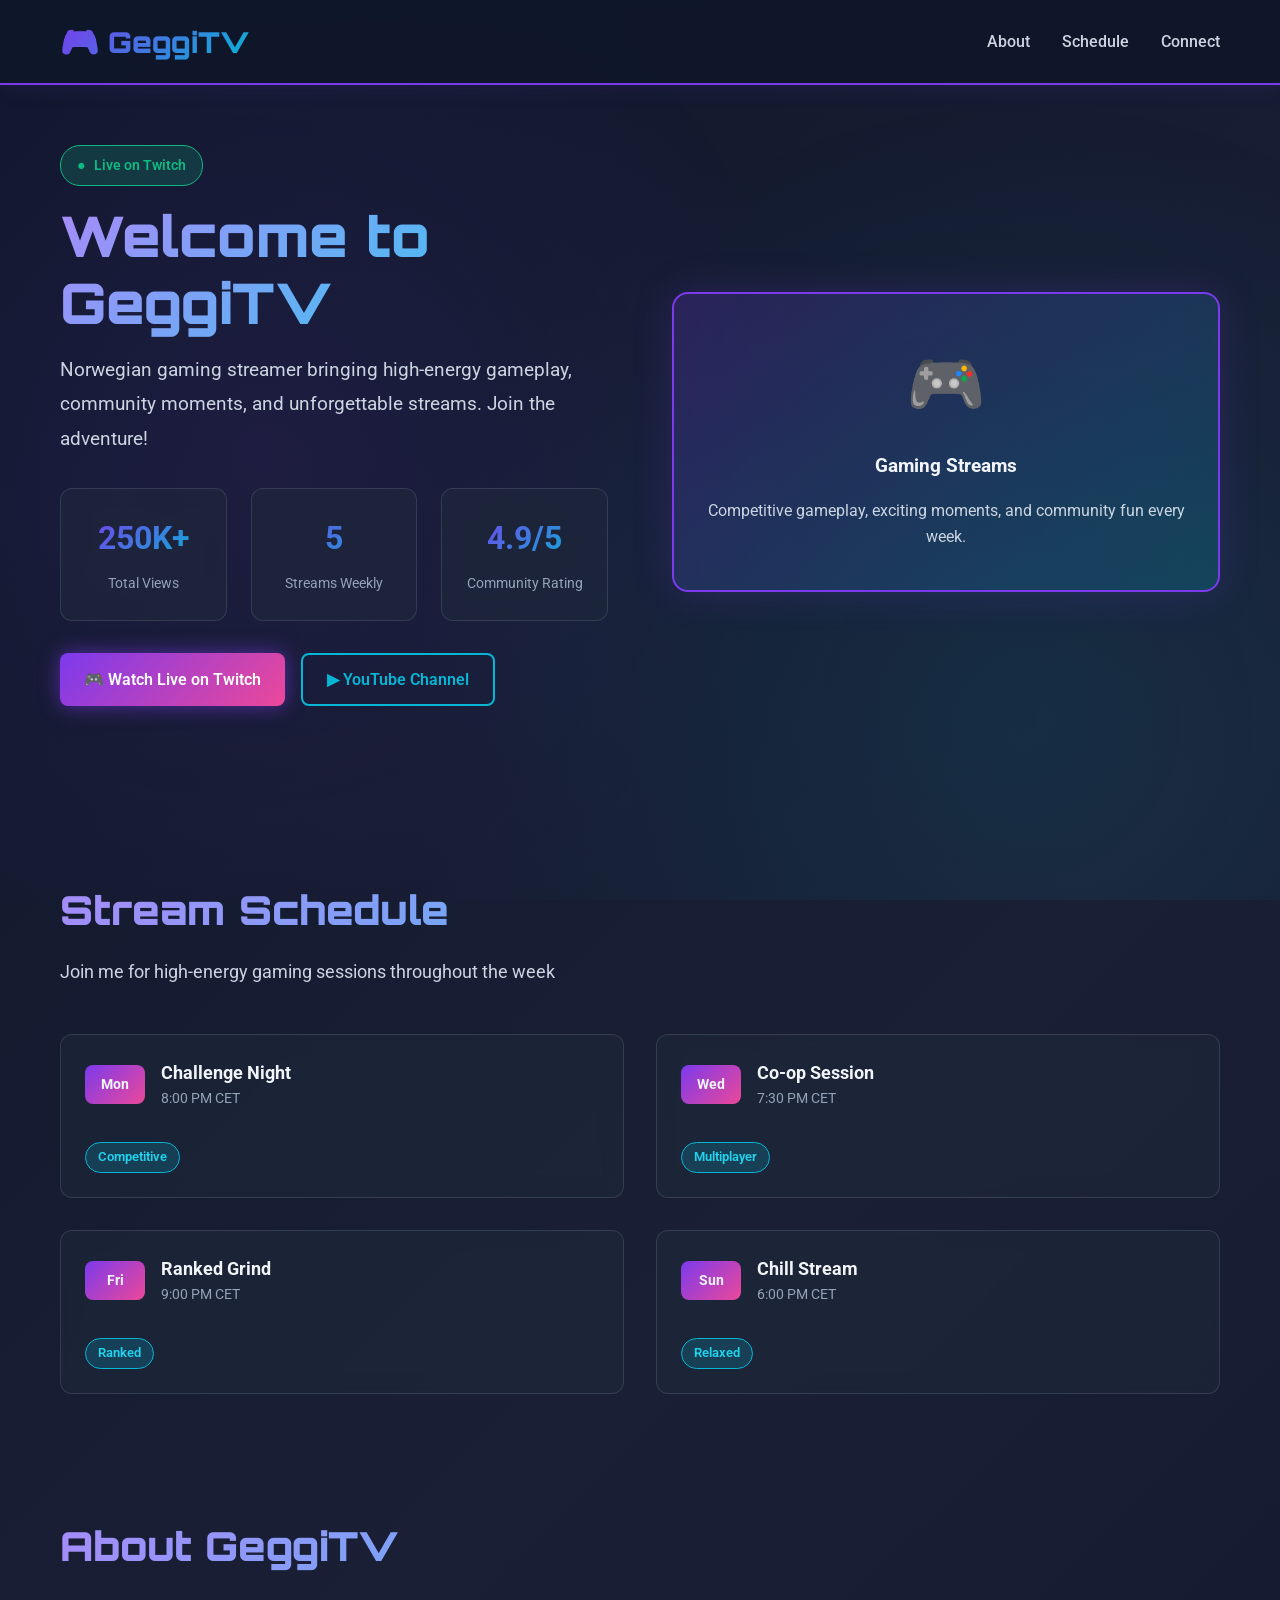
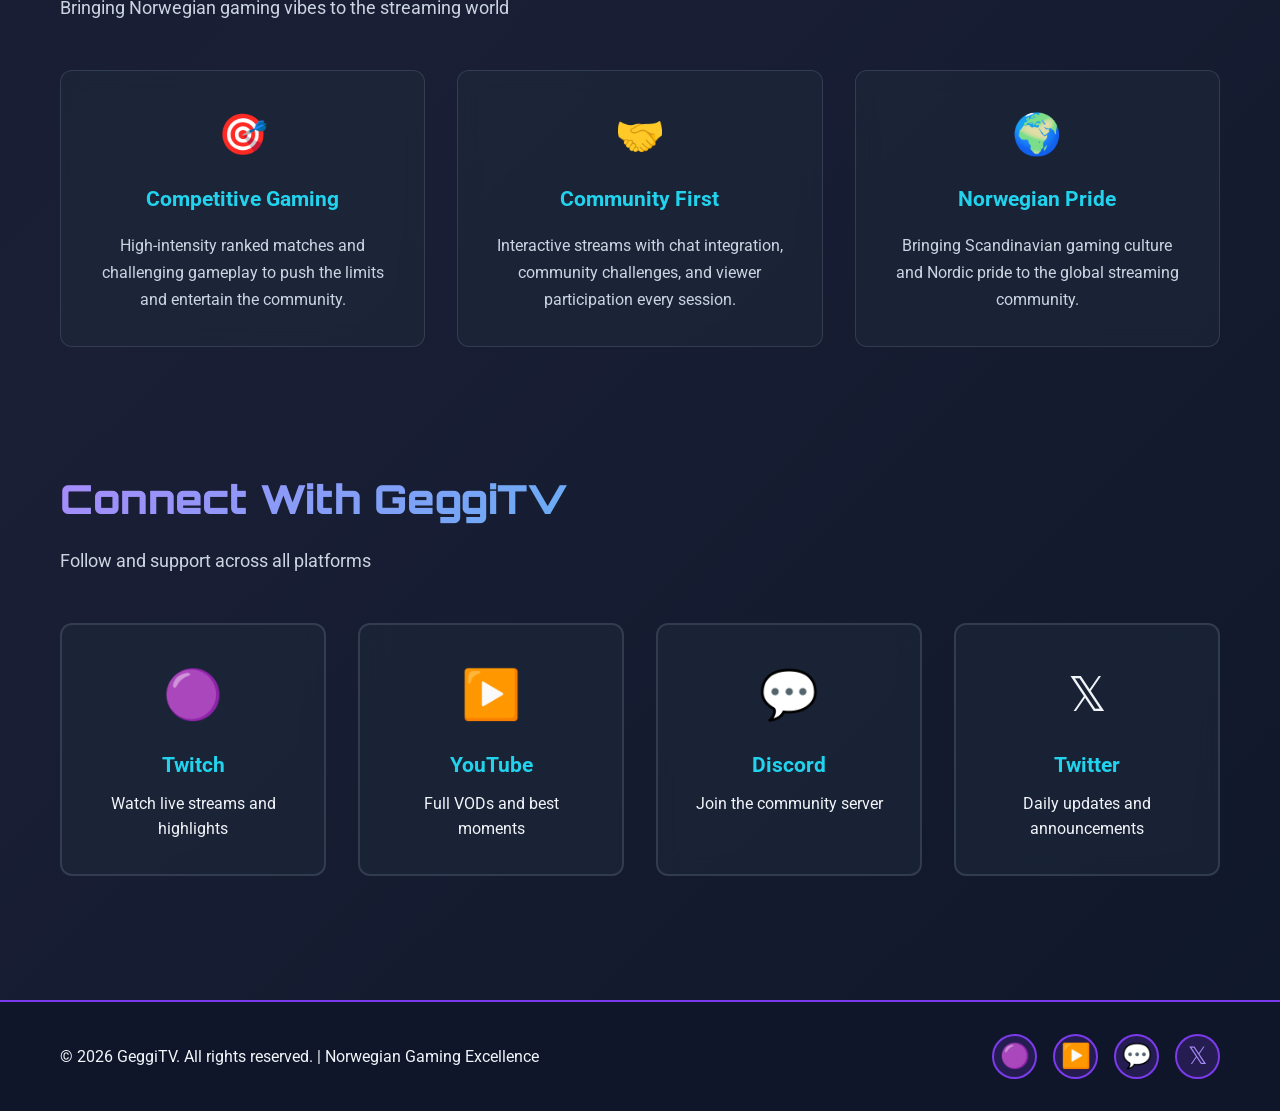
==== commit a44e0c4f: "Redesign website: GeggiTV branding, professional hero, schedule, Norwegian gaming theme, improved mo" ====
--- a/index.html
+++ b/index.html
@@ -1,73 +1,843 @@
 <!DOCTYPE html>
 <html lang="en">
-  <head>
-    <meta charset="UTF-8" />
-    <meta name="viewport" content="width=device-width, initial-scale=1.0" />
-    <title>Geggi1984 | Twitch</title>
-    <meta name="description" content="Official Twitch channel site for Geggi1984 — live streams, schedules, highlights, and community links." />
-    <link rel="preconnect" href="https://fonts.googleapis.com" />
-    <link rel="preconnect" href="https://fonts.gstatic.com" crossorigin />
-    <link href="https://fonts.googleapis.com/css2?family=Inter:wght@400;500;600;700;800;900&display=swap" rel="stylesheet" />
-    <style>
-      :root { --bg:#0b0d12; --purple:#8b5cf6; --purple-2:#a78bfa; --pink:#ec4899; --cyan:#22d3ee; --text:#edf2ff; --muted:#a7b0c0; --line:rgba(255,255,255,.1); --green:#22c55e; --yellow:#facc15; --shadow:0 20px 50px rgba(0,0,0,.45); }
-      * { box-sizing:border-box; }
-      html { scroll-behavior:smooth; }
-      body { margin:0; font-family:"Inter",sans-serif; background:radial-gradient(circle at 10% 20%,rgba(139,92,246,.18),transparent 30%),radial-gradient(circle at 80% 15%,rgba(34,211,238,.12),transparent 25%),linear-gradient(180deg,#07090d 0%,#0d1018 100%); color:var(--text); line-height:1.6; }
-      a { color:inherit; text-decoration:none; }
-      .container { width:min(1180px,calc(100% - 32px)); margin:0 auto; }
-      .site-header { position:sticky; top:0; z-index:99; backdrop-filter:blur(14px); background:rgba(7,9,13,.7); border-bottom:1px solid var(--line); }
-      .nav { display:flex; align-items:center; justify-content:space-between; min-height:74px; }
-      .brand { display:inline-flex; align-items:center; gap:12px; font-weight:800; letter-spacing:.04em; }
-      .brand-mark { width:42px; height:42px; border-radius:14px; display:grid; place-items:center; background:linear-gradient(135deg,var(--purple),var(--pink)); box-shadow:0 10px 30px rgba(139,92,246,.45); }
-      .nav-links { display:flex; align-items:center; gap:28px; color:var(--muted); }
-      .nav-links a:hover { color:var(--text); }
-      .nav-actions,.hero-actions,.cta-actions,.socials { display:flex; align-items:center; gap:14px; flex-wrap:wrap; }
-      .btn { display:inline-flex; align-items:center; justify-content:center; padding:.9rem 1.4rem; border-radius:999px; border:1px solid transparent; font-weight:700; transition:.2s ease; cursor:pointer; }
-      .btn:hover { transform:translateY(-1px); }
-      .btn-primary { background:linear-gradient(135deg,var(--purple),var(--pink)); color:#fff; box-shadow:0 16px 35px rgba(168,85,247,.35); }
-      .btn-secondary { background:rgba(255,255,255,.03); border-color:var(--line); }
-      .mobile-toggle { display:none; background:transparent; border:0; color:var(--text); font-size:1.8rem; cursor:pointer; }
-      .hero { padding:80px 0 32px; }
-      .hero-grid { display:grid; grid-template-columns:1.2fr .8fr; align-items:center; gap:42px; }
-      .eyebrow { display:inline-flex; align-items:center; gap:10px; padding:.5rem .9rem; border-radius:999px; background:rgba(139,92,246,.12); border:1px solid rgba(139,92,246,.3); color:var(--purple-2); font-weight:700; font-size:.82rem; letter-spacing:.06em; text-transform:uppercase; }
-      .eyebrow::before { content:""; width:9px; height:9px; border-radius:50%; background:var(--green); box-shadow:0 0 18px rgba(34,197,94,.9); }
-      h1 { font-size:clamp(2.8rem,5vw,5rem); line-height:.98; letter-spacing:-.05em; margin:18px 0 16px; }
-      .gradient-text { background:linear-gradient(135deg,#fff 0%,var(--purple-2) 40%,var(--cyan) 100%); -webkit-background-clip:text; background-clip:text; color:transparent; }
-      .hero-copy p,.section-heading p,.card p,.featured-card p,.cta-box p { color:var(--muted); }
-      .hero-copy p { max-width:620px; font-size:1.08rem; }
-      .hero-actions { margin-top:26px; gap:18px; }
-      .hero-stats { display:flex; gap:20px; margin-top:28px; flex-wrap:wrap; }
-      .stat { min-width:125px; } .stat strong { display:block; font-size:1.7rem; line-height:1; } .stat span { color:var(--muted); font-size:.82rem; }
-      .hero-card,.card,.featured-card { border:1px solid var(--line); box-shadow:var(--shadow); }
-      .hero-card { border-radius:28px; background:linear-gradient(180deg,rgba(20,26,37,.8),rgba(10,12,18,.9)); padding:18px; }
-      .live-panel { display:flex; align-items:center; justify-content:space-between; gap:12px; border:1px solid rgba(255,255,255,.08); background:rgba(255,255,255,.02); border-radius:18px; padding:12px 14px; margin-bottom:18px; }
-      .live-badge { display:inline-flex; align-items:center; gap:8px; background:rgba(34,197,94,.12); border:1px solid rgba(34,197,94,.35); color:#92f7b0; border-radius:999px; padding:.48rem .75rem; font-size:.8rem; font-weight:700; }
-      .live-badge::before { content:""; width:8px; height:8px; border-radius:50%; background:var(--green); box-shadow:0 0 12px rgba(34,197,94,.7); }
-      .stream-card { border-radius:22px; overflow:hidden; border:1px solid var(--line); }
-      .stream-visual { height:420px; background:linear-gradient(180deg,rgba(11,13,18,.2),rgba(11,13,18,.86)),url("https://images.unsplash.com/photo-1542751371-adc38448a05e?auto=format&fit=crop&w=1200&q=80") center/cover no-repeat; }
-      .stream-info { padding:18px 18px 10px; } .stream-title,.stream-meta { display:flex; align-items:center; justify-content:space-between; gap:12px; } .stream-title h3 { margin:0; font-size:1.2rem; } .stream-meta { margin-top:12px; color:var(--muted); font-size:.9rem; } .stream-meta .tag { color:var(--text); } .stream-meta .tag::before { content:"●"; color:var(--yellow); margin-right:6px; }
-      section { padding:42px 0; } .section-heading { margin-bottom:26px; } .section-heading h2 { margin:0 0 10px; font-size:clamp(2rem,3vw,3rem); letter-spacing:-.04em; }
-      .grid-3,.highlight-grid { display:grid; grid-template-columns:repeat(3,minmax(0,1fr)); gap:22px; }
-      .card { background:rgba(17,22,31,.72); border-radius:22px; padding:22px; } .mini-icon { width:52px; height:52px; border-radius:16px; display:grid; place-items:center; font-size:1.4rem; background:linear-gradient(135deg,rgba(139,92,246,.22),rgba(34,211,238,.18)); border:1px solid rgba(255,255,255,.08); margin-bottom:18px; } .card h3 { margin:0 0 10px; font-size:1.3rem; } .card p { margin:0; }
-      .schedule-grid { display:grid; grid-template-columns:1.1fr .9fr; gap:24px; } .schedule-list { display:grid; gap:14px; } .schedule-item { display:flex; align-items:center; justify-content:space-between; gap:16px; padding:18px; background:rgba(255,255,255,.02); border:1px solid var(--line); border-radius:18px; } .day { display:flex; align-items:center; gap:16px; } .day-badge { width:64px; height:64px; border-radius:16px; display:grid; place-items:center; background:linear-gradient(135deg,rgba(139,92,246,.2),rgba(34,211,238,.16)); border:1px solid rgba(255,255,255,.08); font-weight:800; } .day-text strong { display:block; } .day-text span { color:var(--muted); display:block; font-size:.88rem; }
-      .pill { display:inline-flex; align-items:center; justify-content:center; border-radius:999px; padding:.4rem .8rem; font-size:.8rem; font-weight:700; } .pill-purple { background:rgba(139,92,246,.12); color:var(--purple-2); border:1px solid rgba(139,92,246,.35); } .pill-cyan { background:rgba(34,211,238,.08); color:var(--cyan); border:1px solid rgba(34,211,238,.28); }
-      .featured-card { padding:22px; background:linear-gradient(180deg,rgba(22,29,43,.9),rgba(12,16,23,.96)); border-radius:22px; } .featured-media { height:210px; border-radius:18px; background:linear-gradient(180deg,rgba(10,12,18,.1),rgba(10,12,18,.7)),url("https://images.unsplash.com/photo-1511512578047-dfb367046420?auto=format&fit=crop&w=1200&q=80") center/cover no-repeat; margin-bottom:18px; } .featured-card h3 { margin:0 0 12px; font-size:1.5rem; }
-      .highlight-item { position:relative; overflow:hidden; border-radius:18px; border:1px solid var(--line); min-height:260px; background:#0f1727; } .highlight-image { position:absolute; inset:0; background-size:cover; background-position:center; } .highlight-overlay { position:absolute; inset:0; background:linear-gradient(180deg,rgba(10,12,18,.1),rgba(10,12,18,.95)); } .highlight-content { position:absolute; inset:auto 0 0; padding:18px; } .highlight-content h3 { margin:0; } .highlight-content span { color:var(--muted); }
-      .cta-section { padding:80px 0 50px; } .cta-box { display:flex; align-items:center; justify-content:space-between; gap:24px; padding:30px 28px; border:1px solid var(--line); border-radius:28px; background:linear-gradient(135deg,rgba(139,92,246,.15),rgba(34,211,238,.08)),rgba(17,22,31,.7); } .cta-box h3 { margin:0 0 6px; font-size:clamp(1.8rem,2.8vw,2.8rem); }
-      .site-footer { border-top:1px solid var(--line); padding:18px 0 40px; } .footer-inner { display:flex; justify-content:space-between; align-items:center; gap:18px; color:var(--muted); font-size:.95rem; } .social { width:38px; height:38px; border-radius:50%; display:grid; place-items:center; background:rgba(255,255,255,.03); border:1px solid var(--line); }
-      @media (max-width:960px) { .hero-grid,.schedule-grid,.grid-3,.highlight-grid { grid-template-columns:1fr; } .nav-links { position:absolute; left:16px; right:16px; top:75px; display:none; flex-direction:column; align-items:flex-start; padding:18px 16px; background:rgba(14,18,26,.96); border:1px solid var(--line); border-radius:18px; box-shadow:var(--shadow); } .nav-links.open { display:flex; } .mobile-toggle { display:inline-block; } .nav-actions { display:none; } .cta-box { flex-direction:column; align-items:flex-start; } }
-      @media (max-width:580px) { h1 { font-size:2.8rem; } .hero { padding-top:52px; } .stream-visual { height:300px; } .footer-inner { flex-direction:column; align-items:flex-start; } }
-    </style>
-  </head>
-  <body>
-    <header class="site-header"><div class="container nav"><a href="#top" class="brand" aria-label="Geggi1984 home"><span class="brand-mark">G</span><span>Geggi1984</span></a><nav class="nav-links" id="siteNav"><a href="#about">About</a><a href="#schedule">Schedule</a><a href="#highlights">Highlights</a><a href="#community">Community</a></nav><div class="nav-actions"><a class="btn btn-secondary" href="#schedule">View Schedule</a><a class="btn btn-primary" href="https://www.twitch.tv/geggi1984" target="_blank" rel="noreferrer">Watch Live</a></div><button class="mobile-toggle" id="menuToggle" aria-label="Open menu">☰</button></div></header>
-    <main id="top"><section class="hero"><div class="container hero-grid"><div class="hero-copy"><span class="eyebrow">Live now on Twitch</span><h1>Level up your <span class="gradient-text">gaming energy</span></h1><p>Welcome to the home of Geggi1984 — live streams, laughs, competitive fun, and community moments that keep the hype alive every week.</p><div class="hero-actions"><a class="btn btn-primary" href="https://www.twitch.tv/geggi1984" target="_blank" rel="noreferrer">Watch Stream</a><a class="btn btn-secondary" href="#community">Join the Community</a></div><div class="hero-stats"><div class="stat"><strong>250K+</strong><span>community views</span></div><div class="stat"><strong>4.9/5</strong><span>average vibe</span></div><div class="stat"><strong>5x</strong><span>weekly streams</span></div></div></div><div class="hero-card"><div class="live-panel"><div class="live-badge">Live</div><strong>Tonight • 8:00 PM CET</strong></div><div class="stream-card"><div class="stream-visual"></div><div class="stream-info"><div class="stream-title"><h3>Epic Gameplay Session</h3><span class="pill pill-purple">FPS</span></div><div class="stream-meta"><span class="tag">Geggi1984</span><span>2.3K watching</span></div></div></div></div></div></section>
-      <section id="about"><div class="container"><div class="section-heading"><h2>About the channel</h2><p>From competitive moments to chill sessions, Geggi1984 brings together gaming, humor, and a strong community spirit that makes every stream worth joining.</p></div><div class="grid-3"><article class="card"><div class="mini-icon">🎮</div><h3>High-energy gameplay</h3><p>Fast-paced moments, intense plays, and entertaining highlights from some of the best sessions.</p></article><article class="card"><div class="mini-icon">🤝</div><h3>Community-first</h3><p>Chat is part of the experience — lively conversations, support, and fun moments with the whole community.</p></article><article class="card"><div class="mini-icon">🔥</div><h3>Always evolving</h3><p>New games, new challenges, and fresh content to keep the stream exciting every week.</p></article></div></div></section>
-      <section id="schedule"><div class="container"><div class="section-heading"><h2>Streaming schedule</h2><p>Catch the next sessions and jump in when the energy hits full power.</p></div><div class="schedule-grid"><div class="schedule-list"><div class="schedule-item"><div class="day"><div class="day-badge">Mon</div><div class="day-text"><strong>Challenge Night</strong><span>8:00 PM CET</span></div></div><span class="pill pill-purple">Live</span></div><div class="schedule-item"><div class="day"><div class="day-badge">Wed</div><div class="day-text"><strong>Co-op & Community</strong><span>7:30 PM CET</span></div></div><span class="pill pill-cyan">Friends</span></div><div class="schedule-item"><div class="day"><div class="day-badge">Fri</div><div class="day-text"><strong>Competitive Play</strong><span>9:00 PM CET</span></div></div><span class="pill pill-purple">Ranked</span></div><div class="schedule-item"><div class="day"><div class="day-badge">Sun</div><div class="day-text"><strong>Highlights & Chill</strong><span>6:00 PM CET</span></div></div><span class="pill pill-cyan">Relaxed</span></div></div><aside class="featured-card"><div class="featured-media"></div><h3>Featured Stream</h3><p>Join the latest high-intensity session with epic plays, memorable moments, and community energy that keeps the chat buzzing.</p></aside></div></div></section>
-      <section id="highlights"><div class="container"><div class="section-heading"><h2>Best moments</h2><p>Highlights from the channel’s biggest energy boosts and gaming wins.</p></div><div class="highlight-grid"><article class="highlight-item"><div class="highlight-image" style="background-image:url('https://images.unsplash.com/photo-1542751371-adc38448a05e?auto=format&fit=crop&w=900&q=80');"></div><div class="highlight-overlay"></div><div class="highlight-content"><span>Epic clutch</span><h3>Last-second win</h3></div></article><article class="highlight-item"><div class="highlight-image" style="background-image:url('https://images.unsplash.com/photo-1511512578047-dfb367046420?auto=format&fit=crop&w=900&q=80');"></div><div class="highlight-overlay"></div><div class="highlight-content"><span>Community moment</span><h3>Mass chat chaos</h3></div></article><article class="highlight-item"><div class="highlight-image" style="background-image:url('https://images.unsplash.com/photo-1493711662062-fa541adb3fc8?auto=format&fit=crop&w=900&q=80');"></div><div class="highlight-overlay"></div><div class="highlight-content"><span>Challenge run</span><h3>Insane combo</h3></div></article></div></div></section>
-      <section id="community" class="cta-section"><div class="container"><div class="cta-box"><div><h3>Join the arena</h3><p>Watch live, meet the community, and be part of the next big stream.</p></div><div class="cta-actions"><a class="btn btn-primary" href="https://www.twitch.tv/geggi1984" target="_blank" rel="noreferrer">Start Watching</a><a class="btn btn-secondary" href="https://discord.com/" target="_blank" rel="noreferrer">Join Discord</a></div></div></div></section>
-    </main>
-    <footer class="site-footer"><div class="container footer-inner"><div>© <span id="year"></span> Geggi1984. All rights reserved.</div><div class="socials" aria-label="Social links"><a href="https://www.twitch.tv/geggi1984" class="social" target="_blank" rel="noreferrer" aria-label="Twitch">🟣</a><a href="https://discord.com/" class="social" target="_blank" rel="noreferrer" aria-label="Discord">💬</a><a href="https://www.youtube.com/" class="social" target="_blank" rel="noreferrer" aria-label="YouTube">▶️</a><a href="https://x.com/" class="social" target="_blank" rel="noreferrer" aria-label="X">𝕏</a></div></div></footer>
-    <script>const menuToggle=document.getElementById("menuToggle");const siteNav=document.getElementById("siteNav");menuToggle.addEventListener("click",()=>siteNav.classList.toggle("open"));document.getElementById("year").textContent=new Date().getFullYear();</script>
-  </body>
-</html>
+<head>
+  <meta charset="UTF-8">
+  <meta name="viewport" content="width=device-width, initial-scale=1.0">
+  <meta name="description" content="GeggiTV - Norwegian gaming streamer | Twitch live streams, clips, and community">
+  <title>GeggiTV | Norwegian Gaming Streamer</title>
+  <link rel="preconnect" href="https://fonts.googleapis.com">
+  <link rel="preconnect" href="https://fonts.gstatic.com" crossorigin>
+  <link href="https://fonts.googleapis.com/css2?family=Orbitron:wght@400;700;900&family=Roboto:wght@300;400;500;700&display=swap" rel="stylesheet">
+  <style>
+    :root {
+      --primary: #7c3aed;
+      --primary-light: #a78bfa;
+      --secondary: #06b6d4;
+      --secondary-light: #22d3ee;
+      --accent: #ec4899;
+      --dark-bg: #0f172a;
+      --dark-surface: #1e293b;
+      --dark-card: #334155;
+      --text-primary: #f1f5f9;
+      --text-secondary: #cbd5e1;
+      --text-muted: #94a3b8;
+      --border-color: rgba(148, 163, 184, 0.2);
+      --success: #10b981;
+      --neon-glow: 0 0 20px rgba(124, 58, 237, 0.6);
+      --neon-glow-cyan: 0 0 20px rgba(6, 182, 212, 0.6);
+    }
+
+    * {
+      margin: 0;
+      padding: 0;
+      box-sizing: border-box;
+    }
+
+    html {
+      scroll-behavior: smooth;
+    }
+
+    body {
+      font-family: 'Roboto', sans-serif;
+      background: linear-gradient(135deg, #0f172a 0%, #1a1f35 50%, #0f172a 100%);
+      color: var(--text-primary);
+      line-height: 1.6;
+      min-height: 100vh;
+    }
+
+    body::before {
+      content: '';
+      position: fixed;
+      top: 0;
+      left: 0;
+      width: 100%;
+      height: 100%;
+      background: radial-gradient(circle at 20% 50%, rgba(124, 58, 237, 0.1) 0%, transparent 50%),
+                  radial-gradient(circle at 80% 80%, rgba(6, 182, 212, 0.1) 0%, transparent 50%);
+      pointer-events: none;
+      z-index: 0;
+    }
+
+    .container {
+      max-width: 1200px;
+      margin: 0 auto;
+      padding: 0 20px;
+    }
+
+    /* Header & Navigation */
+    header {
+      position: sticky;
+      top: 0;
+      z-index: 1000;
+      background: rgba(15, 23, 42, 0.95);
+      backdrop-filter: blur(10px);
+      border-bottom: 2px solid var(--primary);
+      box-shadow: 0 4px 20px rgba(124, 58, 237, 0.1);
+    }
+
+    nav {
+      display: flex;
+      justify-content: space-between;
+      align-items: center;
+      padding: 1rem 0;
+    }
+
+    .logo {
+      font-family: 'Orbitron', monospace;
+      font-size: 1.8rem;
+      font-weight: 900;
+      background: linear-gradient(135deg, var(--primary) 0%, var(--secondary) 100%);
+      -webkit-background-clip: text;
+      -webkit-text-fill-color: transparent;
+      background-clip: text;
+      display: flex;
+      align-items: center;
+      gap: 0.5rem;
+      text-decoration: none;
+    }
+
+    .logo::before {
+      content: '🎮';
+      font-size: 2rem;
+    }
+
+    .nav-links {
+      display: flex;
+      gap: 2rem;
+      list-style: none;
+    }
+
+    .nav-links a {
+      color: var(--text-secondary);
+      text-decoration: none;
+      font-weight: 500;
+      transition: all 0.3s ease;
+      position: relative;
+    }
+
+    .nav-links a::after {
+      content: '';
+      position: absolute;
+      bottom: -5px;
+      left: 0;
+      width: 0;
+      height: 2px;
+      background: var(--secondary);
+      transition: width 0.3s ease;
+    }
+
+    .nav-links a:hover {
+      color: var(--secondary-light);
+    }
+
+    .nav-links a:hover::after {
+      width: 100%;
+    }
+
+    .btn {
+      display: inline-flex;
+      align-items: center;
+      gap: 0.5rem;
+      padding: 0.75rem 1.5rem;
+      border-radius: 8px;
+      text-decoration: none;
+      font-weight: 600;
+      transition: all 0.3s ease;
+      border: none;
+      cursor: pointer;
+      font-size: 1rem;
+    }
+
+    .btn-primary {
+      background: linear-gradient(135deg, var(--primary) 0%, var(--accent) 100%);
+      color: white;
+      box-shadow: var(--neon-glow);
+    }
+
+    .btn-primary:hover {
+      transform: translateY(-2px);
+      box-shadow: 0 0 30px rgba(124, 58, 237, 0.8);
+    }
+
+    .btn-secondary {
+      background: transparent;
+      color: var(--secondary);
+      border: 2px solid var(--secondary);
+    }
+
+    .btn-secondary:hover {
+      background: rgba(6, 182, 212, 0.1);
+      box-shadow: var(--neon-glow-cyan);
+    }
+
+    .mobile-menu-btn {
+      display: none;
+      background: none;
+      border: none;
+      color: var(--text-primary);
+      font-size: 1.5rem;
+      cursor: pointer;
+    }
+
+    /* Hero Section */
+    .hero {
+      padding: 60px 0 80px;
+      position: relative;
+      z-index: 1;
+    }
+
+    .hero-content {
+      display: grid;
+      grid-template-columns: 1fr 1fr;
+      gap: 4rem;
+      align-items: center;
+    }
+
+    .hero-text h1 {
+      font-family: 'Orbitron', monospace;
+      font-size: 3.5rem;
+      font-weight: 900;
+      line-height: 1.2;
+      margin-bottom: 1rem;
+      background: linear-gradient(135deg, var(--primary-light) 0%, var(--secondary-light) 100%);
+      -webkit-background-clip: text;
+      -webkit-text-fill-color: transparent;
+      background-clip: text;
+    }
+
+    .hero-text p {
+      font-size: 1.2rem;
+      color: var(--text-secondary);
+      margin-bottom: 2rem;
+      line-height: 1.8;
+    }
+
+    .hero-stats {
+      display: grid;
+      grid-template-columns: repeat(3, 1fr);
+      gap: 1.5rem;
+      margin: 2rem 0;
+    }
+
+    .stat-item {
+      background: rgba(30, 41, 59, 0.6);
+      border: 1px solid var(--border-color);
+      border-radius: 12px;
+      padding: 1.5rem;
+      text-align: center;
+      backdrop-filter: blur(10px);
+    }
+
+    .stat-number {
+      font-size: 2rem;
+      font-weight: 700;
+      background: linear-gradient(135deg, var(--primary) 0%, var(--secondary) 100%);
+      -webkit-background-clip: text;
+      -webkit-text-fill-color: transparent;
+      background-clip: text;
+    }
+
+    .stat-label {
+      color: var(--text-muted);
+      font-size: 0.9rem;
+      margin-top: 0.5rem;
+    }
+
+    .hero-actions {
+      display: flex;
+      gap: 1rem;
+      flex-wrap: wrap;
+      margin: 2rem 0;
+    }
+
+    .hero-visual {
+      background: linear-gradient(135deg, rgba(124, 58, 237, 0.2) 0%, rgba(6, 182, 212, 0.2) 100%);
+      border: 2px solid var(--primary);
+      border-radius: 16px;
+      padding: 2rem;
+      text-align: center;
+      box-shadow: 0 0 40px rgba(124, 58, 237, 0.2);
+      display: flex;
+      align-items: center;
+      justify-content: center;
+      min-height: 300px;
+    }
+
+    .hero-visual-content {
+      text-align: center;
+    }
+
+    .hero-visual-icon {
+      font-size: 4rem;
+      margin-bottom: 1rem;
+    }
+
+    .status-badge {
+      display: inline-block;
+      padding: 0.5rem 1rem;
+      background: rgba(16, 185, 129, 0.2);
+      border: 1px solid var(--success);
+      border-radius: 20px;
+      color: var(--success);
+      font-size: 0.9rem;
+      font-weight: 600;
+      margin-bottom: 1rem;
+    }
+
+    .status-badge::before {
+      content: '●';
+      margin-right: 0.5rem;
+      animation: pulse 2s infinite;
+    }
+
+    @keyframes pulse {
+      0%, 100% { opacity: 1; }
+      50% { opacity: 0.5; }
+    }
+
+    /* Sections */
+    section {
+      padding: 60px 0;
+      position: relative;
+      z-index: 1;
+    }
+
+    section h2 {
+      font-family: 'Orbitron', monospace;
+      font-size: 2.5rem;
+      font-weight: 900;
+      margin-bottom: 1rem;
+      background: linear-gradient(135deg, var(--primary-light) 0%, var(--secondary-light) 100%);
+      -webkit-background-clip: text;
+      -webkit-text-fill-color: transparent;
+      background-clip: text;
+    }
+
+    .section-subtitle {
+      color: var(--text-secondary);
+      font-size: 1.1rem;
+      margin-bottom: 3rem;
+    }
+
+    /* Schedule Section */
+    .schedule-grid {
+      display: grid;
+      grid-template-columns: repeat(2, 1fr);
+      gap: 2rem;
+      margin-top: 2rem;
+    }
+
+    .schedule-card {
+      background: rgba(30, 41, 59, 0.6);
+      border: 1px solid var(--border-color);
+      border-radius: 12px;
+      padding: 1.5rem;
+      backdrop-filter: blur(10px);
+      transition: all 0.3s ease;
+    }
+
+    .schedule-card:hover {
+      border-color: var(--primary);
+      background: rgba(30, 41, 59, 0.8);
+      box-shadow: 0 0 20px rgba(124, 58, 237, 0.2);
+    }
+
+    .day-header {
+      display: flex;
+      align-items: center;
+      gap: 1rem;
+      margin-bottom: 1rem;
+    }
+
+    .day-badge {
+      background: linear-gradient(135deg, var(--primary) 0%, var(--accent) 100%);
+      padding: 0.5rem 1rem;
+      border-radius: 8px;
+      font-weight: 700;
+      font-size: 0.9rem;
+      min-width: 60px;
+      text-align: center;
+    }
+
+    .day-title {
+      display: flex;
+      flex-direction: column;
+    }
+
+    .day-title strong {
+      font-size: 1.1rem;
+    }
+
+    .day-time {
+      color: var(--text-muted);
+      font-size: 0.9rem;
+    }
+
+    .schedule-tag {
+      display: inline-block;
+      padding: 0.25rem 0.75rem;
+      background: rgba(6, 182, 212, 0.2);
+      border: 1px solid var(--secondary);
+      border-radius: 20px;
+      color: var(--secondary-light);
+      font-size: 0.8rem;
+      font-weight: 600;
+      margin-top: 1rem;
+    }
+
+    /* About Section */
+    .about-grid {
+      display: grid;
+      grid-template-columns: repeat(3, 1fr);
+      gap: 2rem;
+      margin-top: 2rem;
+    }
+
+    .about-card {
+      background: rgba(30, 41, 59, 0.6);
+      border: 1px solid var(--border-color);
+      border-radius: 12px;
+      padding: 2rem;
+      backdrop-filter: blur(10px);
+      transition: all 0.3s ease;
+      text-align: center;
+    }
+
+    .about-card:hover {
+      border-color: var(--primary);
+      box-shadow: 0 0 20px rgba(124, 58, 237, 0.2);
+      transform: translateY(-5px);
+    }
+
+    .about-icon {
+      font-size: 2.5rem;
+      margin-bottom: 1rem;
+    }
+
+    .about-card h3 {
+      font-size: 1.3rem;
+      margin-bottom: 1rem;
+      color: var(--secondary-light);
+    }
+
+    .about-card p {
+      color: var(--text-secondary);
+      line-height: 1.7;
+    }
+
+    /* Links Section */
+    .links-grid {
+      display: grid;
+      grid-template-columns: repeat(auto-fit, minmax(200px, 1fr));
+      gap: 2rem;
+      margin-top: 2rem;
+    }
+
+    .link-card {
+      background: rgba(30, 41, 59, 0.6);
+      border: 2px solid var(--border-color);
+      border-radius: 12px;
+      padding: 2rem;
+      text-align: center;
+      backdrop-filter: blur(10px);
+      transition: all 0.3s ease;
+      text-decoration: none;
+      color: inherit;
+    }
+
+    .link-card:hover {
+      border-color: var(--secondary);
+      box-shadow: var(--neon-glow-cyan);
+      transform: scale(1.05);
+    }
+
+    .link-icon {
+      font-size: 3rem;
+      margin-bottom: 1rem;
+    }
+
+    .link-card h3 {
+      font-size: 1.3rem;
+      margin-bottom: 0.5rem;
+      color: var(--secondary-light);
+    }
+
+    /* Footer */
+    footer {
+      background: rgba(15, 23, 42, 0.95);
+      border-top: 2px solid var(--primary);
+      padding: 2rem 0;
+      margin-top: 4rem;
+    }
+
+    .footer-content {
+      display: flex;
+      justify-content: space-between;
+      align-items: center;
+      flex-wrap: wrap;
+      gap: 2rem;
+    }
+
+    .footer-links {
+      display: flex;
+      gap: 1.5rem;
+    }
+
+    .footer-links a {
+      color: var(--text-secondary);
+      text-decoration: none;
+      transition: color 0.3s ease;
+    }
+
+    .footer-links a:hover {
+      color: var(--secondary-light);
+    }
+
+    .social-links {
+      display: flex;
+      gap: 1rem;
+    }
+
+    .social-btn {
+      display: inline-flex;
+      align-items: center;
+      justify-content: center;
+      width: 45px;
+      height: 45px;
+      border-radius: 50%;
+      background: rgba(124, 58, 237, 0.2);
+      border: 2px solid var(--primary);
+      color: var(--primary-light);
+      font-size: 1.5rem;
+      text-decoration: none;
+      transition: all 0.3s ease;
+    }
+
+    .social-btn:hover {
+      background: var(--primary);
+      color: white;
+      box-shadow: var(--neon-glow);
+    }
+
+    /* Responsive Design */
+    @media (max-width: 768px) {
+      .nav-links {
+        display: none;
+        position: absolute;
+        top: 60px;
+        left: 0;
+        right: 0;
+        flex-direction: column;
+        background: rgba(15, 23, 42, 0.98);
+        padding: 1rem;
+        gap: 1rem;
+      }
+
+      .nav-links.active {
+        display: flex;
+      }
+
+      .mobile-menu-btn {
+        display: block;
+      }
+
+      .hero-content {
+        grid-template-columns: 1fr;
+        gap: 2rem;
+      }
+
+      .hero-text h1 {
+        font-size: 2.5rem;
+      }
+
+      .hero-visual {
+        min-height: 250px;
+      }
+
+      .hero-stats {
+        grid-template-columns: 1fr;
+      }
+
+      .hero-actions {
+        flex-direction: column;
+      }
+
+      .btn {
+        width: 100%;
+        justify-content: center;
+      }
+
+      .schedule-grid {
+        grid-template-columns: 1fr;
+      }
+
+      .about-grid {
+        grid-template-columns: 1fr;
+      }
+
+      .footer-content {
+        flex-direction: column;
+        text-align: center;
+      }
+
+      .footer-links {
+        flex-direction: column;
+        gap: 0.5rem;
+      }
+
+      section h2 {
+        font-size: 2rem;
+      }
+    }
+
+    @media (max-width: 480px) {
+      .hero-text h1 {
+        font-size: 2rem;
+      }
+
+      .hero-text p {
+        font-size: 1rem;
+      }
+
+      .btn {
+        padding: 0.6rem 1rem;
+        font-size: 0.9rem;
+      }
+
+      section h2 {
+        font-size: 1.5rem;
+      }
+
+      .stat-item {
+        padding: 1rem;
+      }
+
+      .stat-number {
+        font-size: 1.5rem;
+      }
+    }
+  </style>
+</head>
+<body>
+  <!-- Header -->
+  <header>
+    <div class="container">
+      <nav>
+        <a href="#" class="logo">GeggiTV</a>
+        <ul class="nav-links" id="navLinks">
+          <li><a href="#about">About</a></li>
+          <li><a href="#schedule">Schedule</a></li>
+          <li><a href="#links">Connect</a></li>
+        </ul>
+        <button class="mobile-menu-btn" id="mobileMenuBtn">☰</button>
+      </nav>
+    </div>
+  </header>
+
+  <!-- Hero Section -->
+  <section class="hero">
+    <div class="container">
+      <div class="hero-content">
+        <div class="hero-text">
+          <div class="status-badge">Live on Twitch</div>
+          <h1>Welcome to GeggiTV</h1>
+          <p>Norwegian gaming streamer bringing high-energy gameplay, community moments, and unforgettable streams. Join the adventure!</p>
+          
+          <div class="hero-stats">
+            <div class="stat-item">
+              <div class="stat-number">250K+</div>
+              <div class="stat-label">Total Views</div>
+            </div>
+            <div class="stat-item">
+              <div class="stat-number">5</div>
+              <div class="stat-label">Streams Weekly</div>
+            </div>
+            <div class="stat-item">
+              <div class="stat-number">4.9/5</div>
+              <div class="stat-label">Community Rating</div>
+            </div>
+          </div>
+
+          <div class="hero-actions">
+            <a href="https://www.twitch.tv/geggi1984" target="_blank" class="btn btn-primary">
+              🎮 Watch Live on Twitch
+            </a>
+            <a href="https://www.youtube.com/@geggi1984" target="_blank" class="btn btn-secondary">
+              ▶ YouTube Channel
+            </a>
+          </div>
+        </div>
+
+        <div class="hero-visual">
+          <div class="hero-visual-content">
+            <div class="hero-visual-icon">🎮</div>
+            <h3>Gaming Streams</h3>
+            <p style="color: var(--text-secondary); margin-top: 1rem;">
+              Competitive gameplay, exciting moments, and community fun every week.
+            </p>
+          </div>
+        </div>
+      </div>
+    </div>
+  </section>
+
+  <!-- Schedule Section -->
+  <section id="schedule">
+    <div class="container">
+      <h2>Stream Schedule</h2>
+      <p class="section-subtitle">Join me for high-energy gaming sessions throughout the week</p>
+      
+      <div class="schedule-grid">
+        <div class="schedule-card">
+          <div class="day-header">
+            <div class="day-badge">Mon</div>
+            <div class="day-title">
+              <strong>Challenge Night</strong>
+              <span class="day-time">8:00 PM CET</span>
+            </div>
+          </div>
+          <span class="schedule-tag">Competitive</span>
+        </div>
+
+        <div class="schedule-card">
+          <div class="day-header">
+            <div class="day-badge">Wed</div>
+            <div class="day-title">
+              <strong>Co-op Session</strong>
+              <span class="day-time">7:30 PM CET</span>
+            </div>
+          </div>
+          <span class="schedule-tag">Multiplayer</span>
+        </div>
+
+        <div class="schedule-card">
+          <div class="day-header">
+            <div class="day-badge">Fri</div>
+            <div class="day-title">
+              <strong>Ranked Grind</strong>
+              <span class="day-time">9:00 PM CET</span>
+            </div>
+          </div>
+          <span class="schedule-tag">Ranked</span>
+        </div>
+
+        <div class="schedule-card">
+          <div class="day-header">
+            <div class="day-badge">Sun</div>
+            <div class="day-title">
+              <strong>Chill Stream</strong>
+              <span class="day-time">6:00 PM CET</span>
+            </div>
+          </div>
+          <span class="schedule-tag">Relaxed</span>
+        </div>
+      </div>
+    </div>
+  </section>
+
+  <!-- About Section -->
+  <section id="about">
+    <div class="container">
+      <h2>About GeggiTV</h2>
+      <p class="section-subtitle">Bringing Norwegian gaming vibes to the streaming world</p>
+      
+      <div class="about-grid">
+        <div class="about-card">
+          <div class="about-icon">🎯</div>
+          <h3>Competitive Gaming</h3>
+          <p>High-intensity ranked matches and challenging gameplay to push the limits and entertain the community.</p>
+        </div>
+
+        <div class="about-card">
+          <div class="about-icon">🤝</div>
+          <h3>Community First</h3>
+          <p>Interactive streams with chat integration, community challenges, and viewer participation every session.</p>
+        </div>
+
+        <div class="about-card">
+          <div class="about-icon">🌍</div>
+          <h3>Norwegian Pride</h3>
+          <p>Bringing Scandinavian gaming culture and Nordic pride to the global streaming community.</p>
+        </div>
+      </div>
+    </div>
+  </section>
+
+  <!-- Connect Section -->
+  <section id="links">
+    <div class="container">
+      <h2>Connect With GeggiTV</h2>
+      <p class="section-subtitle">Follow and support across all platforms</p>
+      
+      <div class="links-grid">
+        <a href="https://www.twitch.tv/geggi1984" target="_blank" class="link-card">
+          <div class="link-icon">🟣</div>
+          <h3>Twitch</h3>
+          <p>Watch live streams and highlights</p>
+        </a>
+
+        <a href="https://www.youtube.com/@geggi1984" target="_blank" class="link-card">
+          <div class="link-icon">▶️</div>
+          <h3>YouTube</h3>
+          <p>Full VODs and best moments</p>
+        </a>
+
+        <a href="https://discord.com/" target="_blank" class="link-card">
+          <div class="link-icon">💬</div>
+          <h3>Discord</h3>
+          <p>Join the community server</p>
+        </a>
+
+        <a href="https://twitter.com/" target="_blank" class="link-card">
+          <div class="link-icon">𝕏</div>
+          <h3>Twitter</h3>
+          <p>Daily updates and announcements</p>
+        </a>
+      </div>
+    </div>
+  </section>
+
+  <!-- Footer -->
+  <footer>
+    <div class="container">
+      <div class="footer-content">
+        <div>
+          <p>&copy; 2024 GeggiTV. All rights reserved. | Norwegian Gaming Excellence</p>
+        </div>
+        <div class="social-links">
+          <a href="https://www.twitch.tv/geggi1984" target="_blank" class="social-btn" title="Twitch">🟣</a>
+          <a href="https://www.youtube.com/@geggi1984" target="_blank" class="social-btn" title="YouTube">▶️</a>
+          <a href="https://discord.com/" target="_blank" class="social-btn" title="Discord">💬</a>
+          <a href="https://twitter.com/" target="_blank" class="social-btn" title="Twitter">𝕏</a>
+        </div>
+      </div>
+    </div>
+  </footer>
+
+  <script>
+    // Mobile menu toggle
+    const mobileMenuBtn = document.getElementById('mobileMenuBtn');
+    const navLinks = document.getElementById('navLinks');
+
+    mobileMenuBtn.addEventListener('click', () => {
+      navLinks.classList.toggle('active');
+    });
+
+    // Close mobile menu when a link is clicked
+    navLinks.querySelectorAll('a').forEach(link => {
+      link.addEventListener('click', () => {
+        navLinks.classList.remove('active');
+      });
+    });
+
+    // Update current year in footer
+    document.addEventListener('DOMContentLoaded', () => {
+      const year = new Date().getFullYear();
+      const footerText = document.querySelector('footer p');
+      if (footerText) {
+        footerText.textContent = `© ${year} GeggiTV. All rights reserved. | Norwegian Gaming Excellence`;
+      }
+    });
+  </script>
+</body>
+</html>
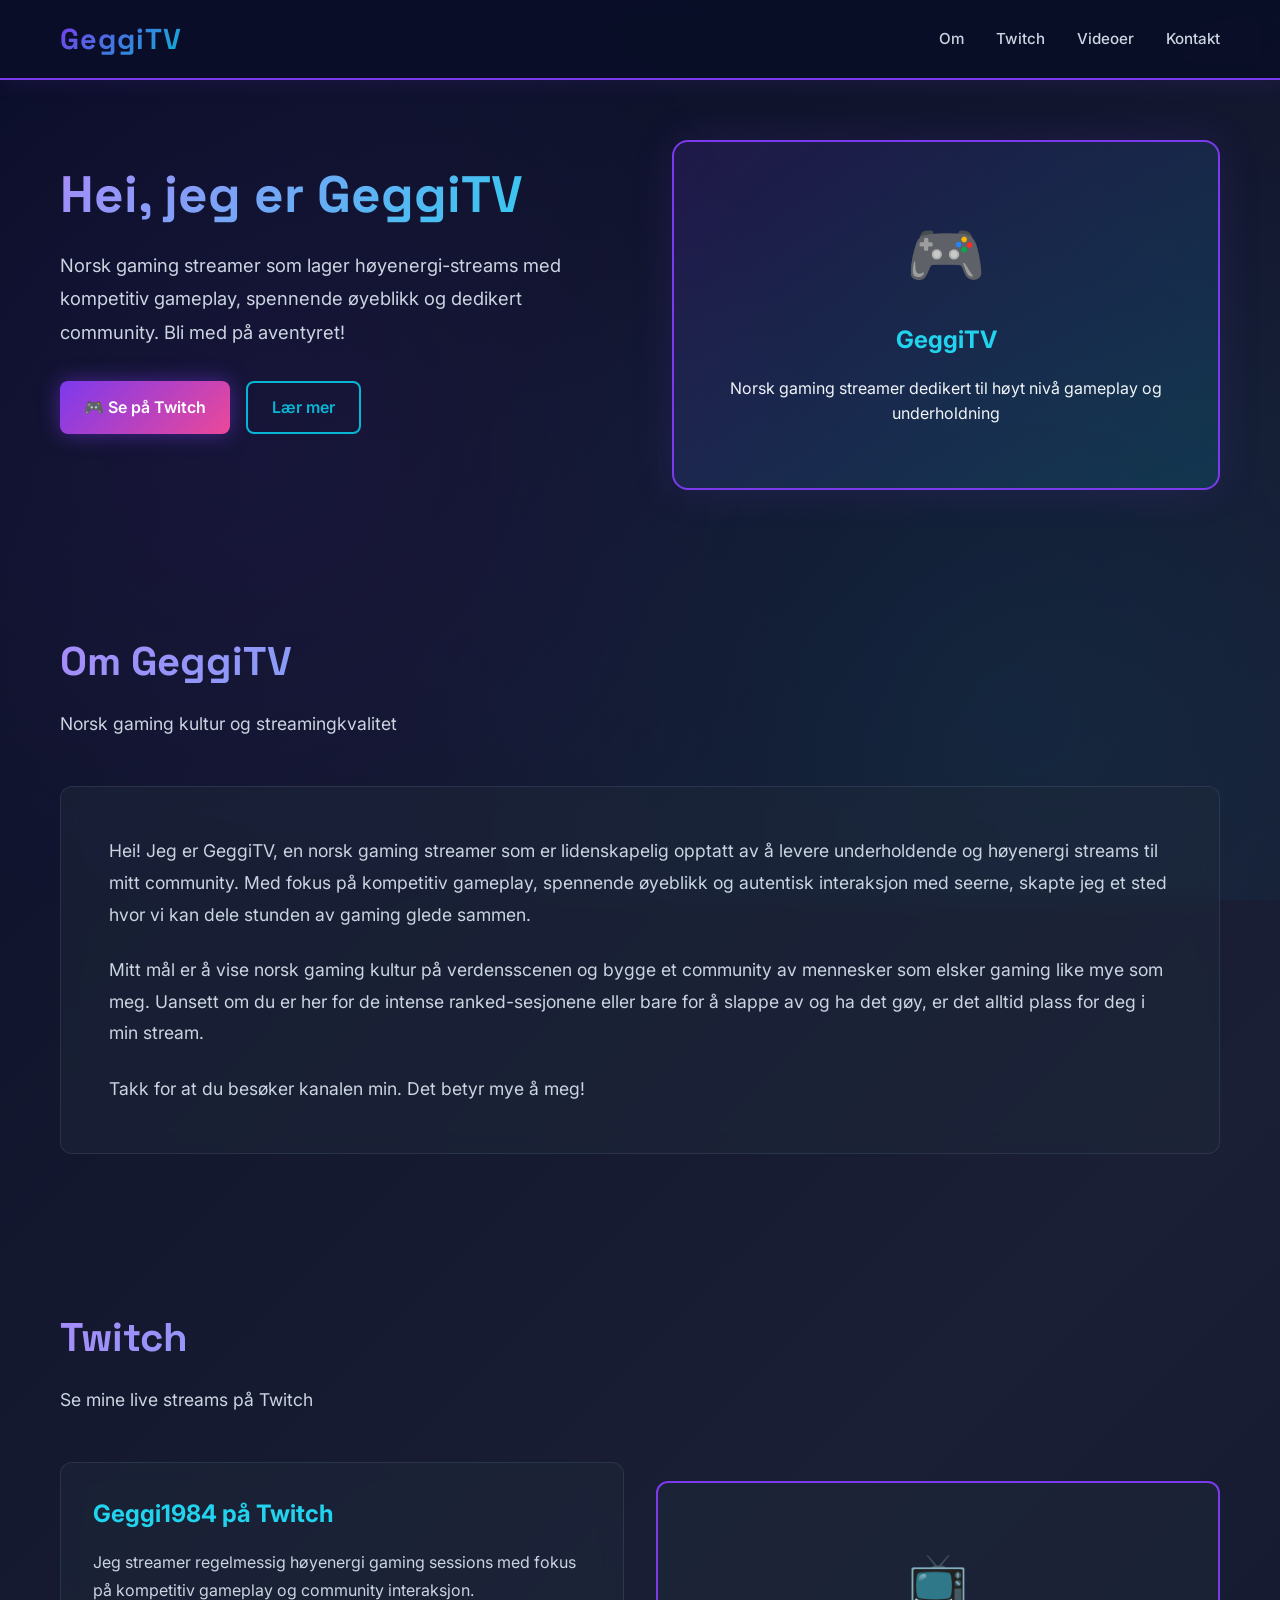
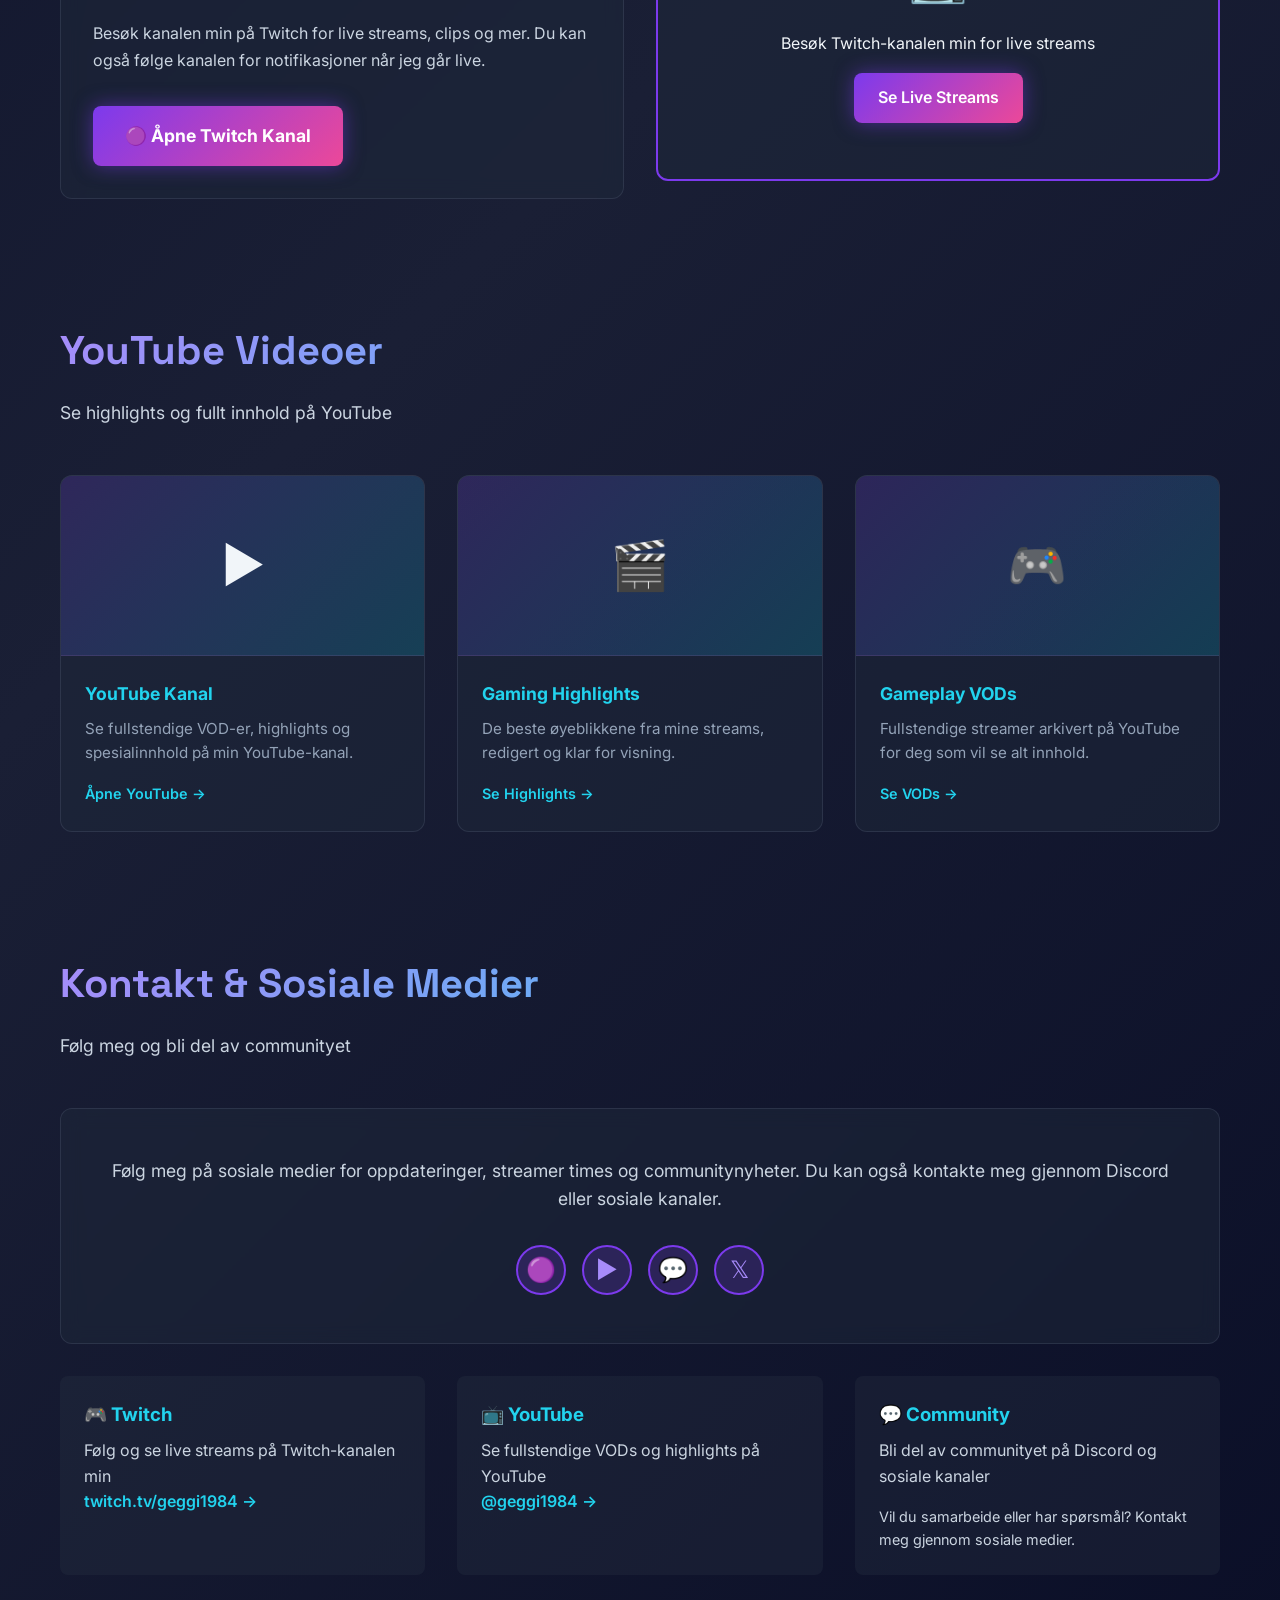
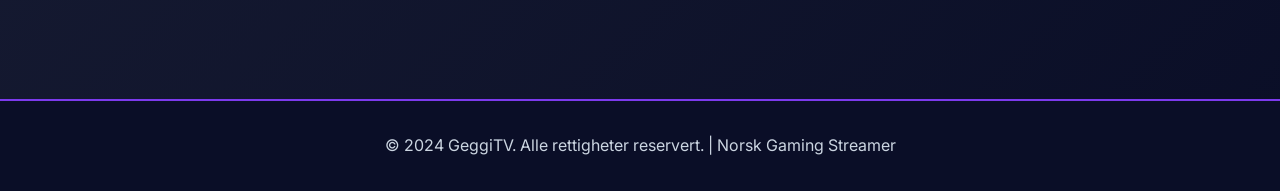
==== commit e4145af8: "Update GeggiTV website - Norwegian translation, authentic content, no fake data, real links only" ====
--- a/index.html
+++ b/index.html
@@ -1,13 +1,13 @@
 <!DOCTYPE html>
-<html lang="en">
+<html lang="no">
 <head>
   <meta charset="UTF-8">
   <meta name="viewport" content="width=device-width, initial-scale=1.0">
-  <meta name="description" content="GeggiTV - Norwegian gaming streamer | Twitch live streams, clips, and community">
-  <title>GeggiTV | Norwegian Gaming Streamer</title>
+  <meta name="description" content="GeggiTV - Norsk gaming streamer på Twitch. Se live streams, videoer og mer.">
+  <title>GeggiTV | Norsk Gaming Streamer</title>
   <link rel="preconnect" href="https://fonts.googleapis.com">
   <link rel="preconnect" href="https://fonts.gstatic.com" crossorigin>
-  <link href="https://fonts.googleapis.com/css2?family=Orbitron:wght@400;700;900&family=Roboto:wght@300;400;500;700&display=swap" rel="stylesheet">
+  <link href="https://fonts.googleapis.com/css2?family=Space+Grotesk:wght@400;500;600;700&family=Inter:wght@300;400;500;600;700&display=swap" rel="stylesheet">
   <style>
     :root {
       --primary: #7c3aed;
@@ -15,16 +15,16 @@
       --secondary: #06b6d4;
       --secondary-light: #22d3ee;
       --accent: #ec4899;
-      --dark-bg: #0f172a;
-      --dark-surface: #1e293b;
-      --dark-card: #334155;
+      --dark-bg: #0a0e27;
+      --dark-surface: #1a1f35;
+      --dark-card: #2d3748;
       --text-primary: #f1f5f9;
       --text-secondary: #cbd5e1;
       --text-muted: #94a3b8;
-      --border-color: rgba(148, 163, 184, 0.2);
+      --border-color: rgba(148, 163, 184, 0.15);
       --success: #10b981;
-      --neon-glow: 0 0 20px rgba(124, 58, 237, 0.6);
-      --neon-glow-cyan: 0 0 20px rgba(6, 182, 212, 0.6);
+      --neon-glow: 0 0 20px rgba(124, 58, 237, 0.5);
+      --neon-glow-cyan: 0 0 20px rgba(6, 182, 212, 0.5);
     }
 
     * {
@@ -38,8 +38,8 @@
     }
 
     body {
-      font-family: 'Roboto', sans-serif;
-      background: linear-gradient(135deg, #0f172a 0%, #1a1f35 50%, #0f172a 100%);
+      font-family: 'Inter', sans-serif;
+      background: linear-gradient(135deg, #0a0e27 0%, #1a1f35 50%, #0a0e27 100%);
       color: var(--text-primary);
       line-height: 1.6;
       min-height: 100vh;
@@ -52,8 +52,9 @@
       left: 0;
       width: 100%;
       height: 100%;
-      background: radial-gradient(circle at 20% 50%, rgba(124, 58, 237, 0.1) 0%, transparent 50%),
-                  radial-gradient(circle at 80% 80%, rgba(6, 182, 212, 0.1) 0%, transparent 50%);
+      background: 
+        radial-gradient(circle at 20% 50%, rgba(124, 58, 237, 0.08) 0%, transparent 50%),
+        radial-gradient(circle at 80% 80%, rgba(6, 182, 212, 0.08) 0%, transparent 50%);
       pointer-events: none;
       z-index: 0;
     }
@@ -64,12 +65,12 @@
       padding: 0 20px;
     }
 
-    /* Header & Navigation */
+    /* Header */
     header {
       position: sticky;
       top: 0;
       z-index: 1000;
-      background: rgba(15, 23, 42, 0.95);
+      background: rgba(10, 14, 39, 0.95);
       backdrop-filter: blur(10px);
       border-bottom: 2px solid var(--primary);
       box-shadow: 0 4px 20px rgba(124, 58, 237, 0.1);
@@ -83,22 +84,15 @@
     }
 
     .logo {
-      font-family: 'Orbitron', monospace;
+      font-family: 'Space Grotesk', sans-serif;
       font-size: 1.8rem;
-      font-weight: 900;
+      font-weight: 700;
       background: linear-gradient(135deg, var(--primary) 0%, var(--secondary) 100%);
       -webkit-background-clip: text;
       -webkit-text-fill-color: transparent;
       background-clip: text;
-      display: flex;
-      align-items: center;
-      gap: 0.5rem;
       text-decoration: none;
-    }
-
-    .logo::before {
-      content: '🎮';
-      font-size: 2rem;
+      letter-spacing: 1px;
     }
 
     .nav-links {
@@ -111,6 +105,7 @@
       color: var(--text-secondary);
       text-decoration: none;
       font-weight: 500;
+      font-size: 0.95rem;
       transition: all 0.3s ease;
       position: relative;
     }
@@ -179,7 +174,7 @@
       cursor: pointer;
     }
 
-    /* Hero Section */
+    /* Hero */
     .hero {
       padding: 60px 0 80px;
       position: relative;
@@ -194,10 +189,67 @@
     }
 
     .hero-text h1 {
-      font-family: 'Orbitron', monospace;
-      font-size: 3.5rem;
-      font-weight: 900;
+      font-family: 'Space Grotesk', sans-serif;
+      font-size: 3.2rem;
+      font-weight: 700;
       line-height: 1.2;
+      margin-bottom: 1.5rem;
+      background: linear-gradient(135deg, var(--primary-light) 0%, var(--secondary-light) 100%);
+      -webkit-background-clip: text;
+      -webkit-text-fill-color: transparent;
+      background-clip: text;
+    }
+
+    .hero-text > p {
+      font-size: 1.15rem;
+      color: var(--text-secondary);
+      margin-bottom: 2rem;
+      line-height: 1.8;
+    }
+
+    .hero-cta {
+      display: flex;
+      gap: 1rem;
+      flex-wrap: wrap;
+      margin-bottom: 2rem;
+    }
+
+    .hero-visual {
+      background: linear-gradient(135deg, rgba(124, 58, 237, 0.15) 0%, rgba(6, 182, 212, 0.15) 100%);
+      border: 2px solid var(--primary);
+      border-radius: 16px;
+      padding: 2rem;
+      text-align: center;
+      box-shadow: 0 0 40px rgba(124, 58, 237, 0.15);
+      display: flex;
+      align-items: center;
+      justify-content: center;
+      min-height: 350px;
+      flex-direction: column;
+    }
+
+    .hero-visual-icon {
+      font-size: 4rem;
+      margin-bottom: 1rem;
+    }
+
+    .hero-visual h3 {
+      font-size: 1.5rem;
+      margin-bottom: 1rem;
+      color: var(--secondary-light);
+    }
+
+    /* Sections */
+    section {
+      padding: 60px 0;
+      position: relative;
+      z-index: 1;
+    }
+
+    section h2 {
+      font-family: 'Space Grotesk', sans-serif;
+      font-size: 2.5rem;
+      font-weight: 700;
       margin-bottom: 1rem;
       background: linear-gradient(135deg, var(--primary-light) 0%, var(--secondary-light) 100%);
       -webkit-background-clip: text;
@@ -205,305 +257,217 @@
       background-clip: text;
     }
 
-    .hero-text p {
-      font-size: 1.2rem;
-      color: var(--text-secondary);
-      margin-bottom: 2rem;
-      line-height: 1.8;
-    }
-
-    .hero-stats {
-      display: grid;
-      grid-template-columns: repeat(3, 1fr);
-      gap: 1.5rem;
-      margin: 2rem 0;
-    }
-
-    .stat-item {
-      background: rgba(30, 41, 59, 0.6);
-      border: 1px solid var(--border-color);
-      border-radius: 12px;
-      padding: 1.5rem;
-      text-align: center;
-      backdrop-filter: blur(10px);
-    }
-
-    .stat-number {
-      font-size: 2rem;
-      font-weight: 700;
-      background: linear-gradient(135deg, var(--primary) 0%, var(--secondary) 100%);
-      -webkit-background-clip: text;
-      -webkit-text-fill-color: transparent;
-      background-clip: text;
-    }
-
-    .stat-label {
-      color: var(--text-muted);
-      font-size: 0.9rem;
-      margin-top: 0.5rem;
-    }
-
-    .hero-actions {
-      display: flex;
-      gap: 1rem;
-      flex-wrap: wrap;
-      margin: 2rem 0;
-    }
-
-    .hero-visual {
-      background: linear-gradient(135deg, rgba(124, 58, 237, 0.2) 0%, rgba(6, 182, 212, 0.2) 100%);
-      border: 2px solid var(--primary);
-      border-radius: 16px;
-      padding: 2rem;
-      text-align: center;
-      box-shadow: 0 0 40px rgba(124, 58, 237, 0.2);
-      display: flex;
-      align-items: center;
-      justify-content: center;
-      min-height: 300px;
-    }
-
-    .hero-visual-content {
-      text-align: center;
-    }
-
-    .hero-visual-icon {
-      font-size: 4rem;
-      margin-bottom: 1rem;
-    }
-
-    .status-badge {
-      display: inline-block;
-      padding: 0.5rem 1rem;
-      background: rgba(16, 185, 129, 0.2);
-      border: 1px solid var(--success);
-      border-radius: 20px;
-      color: var(--success);
-      font-size: 0.9rem;
-      font-weight: 600;
-      margin-bottom: 1rem;
-    }
-
-    .status-badge::before {
-      content: '●';
-      margin-right: 0.5rem;
-      animation: pulse 2s infinite;
-    }
-
-    @keyframes pulse {
-      0%, 100% { opacity: 1; }
-      50% { opacity: 0.5; }
-    }
-
-    /* Sections */
-    section {
-      padding: 60px 0;
-      position: relative;
-      z-index: 1;
-    }
-
-    section h2 {
-      font-family: 'Orbitron', monospace;
-      font-size: 2.5rem;
-      font-weight: 900;
-      margin-bottom: 1rem;
-      background: linear-gradient(135deg, var(--primary-light) 0%, var(--secondary-light) 100%);
-      -webkit-background-clip: text;
-      -webkit-text-fill-color: transparent;
-      background-clip: text;
-    }
-
     .section-subtitle {
       color: var(--text-secondary);
       font-size: 1.1rem;
       margin-bottom: 3rem;
     }
 
-    /* Schedule Section */
-    .schedule-grid {
-      display: grid;
-      grid-template-columns: repeat(2, 1fr);
-      gap: 2rem;
-      margin-top: 2rem;
-    }
-
-    .schedule-card {
-      background: rgba(30, 41, 59, 0.6);
+    /* About Section */
+    .about-content {
+      background: rgba(30, 41, 59, 0.5);
       border: 1px solid var(--border-color);
       border-radius: 12px;
-      padding: 1.5rem;
+      padding: 3rem;
       backdrop-filter: blur(10px);
-      transition: all 0.3s ease;
-    }
-
-    .schedule-card:hover {
-      border-color: var(--primary);
-      background: rgba(30, 41, 59, 0.8);
-      box-shadow: 0 0 20px rgba(124, 58, 237, 0.2);
-    }
-
-    .day-header {
-      display: flex;
-      align-items: center;
-      gap: 1rem;
-      margin-bottom: 1rem;
-    }
-
-    .day-badge {
-      background: linear-gradient(135deg, var(--primary) 0%, var(--accent) 100%);
-      padding: 0.5rem 1rem;
-      border-radius: 8px;
-      font-weight: 700;
-      font-size: 0.9rem;
-      min-width: 60px;
-      text-align: center;
-    }
-
-    .day-title {
-      display: flex;
-      flex-direction: column;
-    }
-
-    .day-title strong {
+      margin-top: 2rem;
+    }
+
+    .about-content p {
+      color: var(--text-secondary);
       font-size: 1.1rem;
-    }
-
-    .day-time {
-      color: var(--text-muted);
-      font-size: 0.9rem;
-    }
-
-    .schedule-tag {
-      display: inline-block;
-      padding: 0.25rem 0.75rem;
-      background: rgba(6, 182, 212, 0.2);
-      border: 1px solid var(--secondary);
-      border-radius: 20px;
-      color: var(--secondary-light);
-      font-size: 0.8rem;
-      font-weight: 600;
-      margin-top: 1rem;
-    }
-
-    /* About Section */
-    .about-grid {
+      line-height: 1.8;
+      margin-bottom: 1.5rem;
+    }
+
+    .about-content p:last-child {
+      margin-bottom: 0;
+    }
+
+    /* Twitch Section */
+    .twitch-section {
+      margin-top: 2rem;
+    }
+
+    .twitch-container {
       display: grid;
-      grid-template-columns: repeat(3, 1fr);
+      grid-template-columns: 1fr 1fr;
       gap: 2rem;
+      align-items: center;
       margin-top: 2rem;
     }
 
-    .about-card {
-      background: rgba(30, 41, 59, 0.6);
+    .twitch-info {
+      background: rgba(30, 41, 59, 0.5);
       border: 1px solid var(--border-color);
       border-radius: 12px;
       padding: 2rem;
       backdrop-filter: blur(10px);
+    }
+
+    .twitch-info h3 {
+      color: var(--secondary-light);
+      font-size: 1.5rem;
+      margin-bottom: 1rem;
+    }
+
+    .twitch-info p {
+      color: var(--text-secondary);
+      margin-bottom: 1rem;
+      line-height: 1.7;
+    }
+
+    .twitch-button {
+      display: inline-block;
+      background: linear-gradient(135deg, var(--primary) 0%, var(--accent) 100%);
+      color: white;
+      padding: 1rem 2rem;
+      border-radius: 8px;
+      text-decoration: none;
+      font-weight: 700;
+      font-size: 1.1rem;
+      box-shadow: var(--neon-glow);
       transition: all 0.3s ease;
+      margin-top: 1rem;
+      display: inline-flex;
+      align-items: center;
+      gap: 0.5rem;
+    }
+
+    .twitch-button:hover {
+      transform: translateY(-2px);
+      box-shadow: 0 0 30px rgba(124, 58, 237, 0.8);
+    }
+
+    .twitch-embed {
+      background: rgba(30, 41, 59, 0.5);
+      border: 2px solid var(--primary);
+      border-radius: 12px;
+      padding: 2rem;
       text-align: center;
-    }
-
-    .about-card:hover {
+      min-height: 300px;
+      display: flex;
+      align-items: center;
+      justify-content: center;
+      flex-direction: column;
+    }
+
+    .twitch-placeholder {
+      font-size: 3rem;
+      margin-bottom: 1rem;
+    }
+
+    /* Videos Section */
+    .videos-grid {
+      display: grid;
+      grid-template-columns: repeat(auto-fit, minmax(280px, 1fr));
+      gap: 2rem;
+      margin-top: 2rem;
+    }
+
+    .video-card {
+      background: rgba(30, 41, 59, 0.5);
+      border: 1px solid var(--border-color);
+      border-radius: 12px;
+      overflow: hidden;
+      transition: all 0.3s ease;
+    }
+
+    .video-card:hover {
       border-color: var(--primary);
       box-shadow: 0 0 20px rgba(124, 58, 237, 0.2);
       transform: translateY(-5px);
     }
 
-    .about-icon {
-      font-size: 2.5rem;
+    .video-placeholder {
+      background: linear-gradient(135deg, rgba(124, 58, 237, 0.2) 0%, rgba(6, 182, 212, 0.2) 100%);
+      height: 180px;
+      display: flex;
+      align-items: center;
+      justify-content: center;
+      font-size: 3rem;
+      border-bottom: 1px solid var(--border-color);
+    }
+
+    .video-info {
+      padding: 1.5rem;
+    }
+
+    .video-info h3 {
+      color: var(--secondary-light);
+      margin-bottom: 0.5rem;
+      font-size: 1.1rem;
+    }
+
+    .video-info p {
+      color: var(--text-muted);
+      font-size: 0.95rem;
       margin-bottom: 1rem;
     }
 
-    .about-card h3 {
-      font-size: 1.3rem;
-      margin-bottom: 1rem;
+    .video-button {
       color: var(--secondary-light);
-    }
-
-    .about-card p {
-      color: var(--text-secondary);
-      line-height: 1.7;
-    }
-
-    /* Links Section */
-    .links-grid {
+      text-decoration: none;
+      font-weight: 600;
+      font-size: 0.9rem;
+      transition: all 0.3s ease;
+      display: inline-flex;
+      align-items: center;
+      gap: 0.5rem;
+    }
+
+    .video-button:hover {
+      color: var(--secondary);
+      gap: 1rem;
+    }
+
+    /* Contact Section */
+    .contact-content {
+      background: rgba(30, 41, 59, 0.5);
+      border: 1px solid var(--border-color);
+      border-radius: 12px;
+      padding: 3rem;
+      backdrop-filter: blur(10px);
+      margin-top: 2rem;
+      text-align: center;
+    }
+
+    .contact-info {
       display: grid;
-      grid-template-columns: repeat(auto-fit, minmax(200px, 1fr));
+      grid-template-columns: repeat(auto-fit, minmax(250px, 1fr));
       gap: 2rem;
       margin-top: 2rem;
     }
 
-    .link-card {
-      background: rgba(30, 41, 59, 0.6);
-      border: 2px solid var(--border-color);
-      border-radius: 12px;
-      padding: 2rem;
-      text-align: center;
-      backdrop-filter: blur(10px);
-      transition: all 0.3s ease;
-      text-decoration: none;
-      color: inherit;
-    }
-
-    .link-card:hover {
-      border-color: var(--secondary);
-      box-shadow: var(--neon-glow-cyan);
-      transform: scale(1.05);
-    }
-
-    .link-icon {
-      font-size: 3rem;
-      margin-bottom: 1rem;
-    }
-
-    .link-card h3 {
-      font-size: 1.3rem;
+    .contact-item {
+      padding: 1.5rem;
+      background: rgba(45, 55, 72, 0.3);
+      border-radius: 8px;
+    }
+
+    .contact-item h3 {
+      color: var(--secondary-light);
       margin-bottom: 0.5rem;
-      color: var(--secondary-light);
-    }
-
-    /* Footer */
-    footer {
-      background: rgba(15, 23, 42, 0.95);
-      border-top: 2px solid var(--primary);
-      padding: 2rem 0;
-      margin-top: 4rem;
-    }
-
-    .footer-content {
-      display: flex;
-      justify-content: space-between;
-      align-items: center;
-      flex-wrap: wrap;
-      gap: 2rem;
-    }
-
-    .footer-links {
-      display: flex;
-      gap: 1.5rem;
-    }
-
-    .footer-links a {
+    }
+
+    .contact-item p {
       color: var(--text-secondary);
-      text-decoration: none;
-      transition: color 0.3s ease;
-    }
-
-    .footer-links a:hover {
-      color: var(--secondary-light);
-    }
-
-    .social-links {
+    }
+
+    .contact-links {
       display: flex;
       gap: 1rem;
+      justify-content: center;
+      flex-wrap: wrap;
+      margin-top: 2rem;
     }
 
     .social-btn {
       display: inline-flex;
       align-items: center;
       justify-content: center;
-      width: 45px;
-      height: 45px;
+      width: 50px;
+      height: 50px;
       border-radius: 50%;
       background: rgba(124, 58, 237, 0.2);
       border: 2px solid var(--primary);
@@ -517,9 +481,20 @@
       background: var(--primary);
       color: white;
       box-shadow: var(--neon-glow);
-    }
-
-    /* Responsive Design */
+      transform: scale(1.1);
+    }
+
+    /* Footer */
+    footer {
+      background: rgba(10, 14, 39, 0.95);
+      border-top: 2px solid var(--primary);
+      padding: 2rem 0;
+      margin-top: 4rem;
+      text-align: center;
+      color: var(--text-secondary);
+    }
+
+    /* Responsive */
     @media (max-width: 768px) {
       .nav-links {
         display: none;
@@ -528,7 +503,7 @@
         left: 0;
         right: 0;
         flex-direction: column;
-        background: rgba(15, 23, 42, 0.98);
+        background: rgba(10, 14, 39, 0.98);
         padding: 1rem;
         gap: 1rem;
       }
@@ -547,18 +522,10 @@
       }
 
       .hero-text h1 {
-        font-size: 2.5rem;
-      }
-
-      .hero-visual {
-        min-height: 250px;
-      }
-
-      .hero-stats {
-        grid-template-columns: 1fr;
-      }
-
-      .hero-actions {
+        font-size: 2.2rem;
+      }
+
+      .hero-cta {
         flex-direction: column;
       }
 
@@ -567,22 +534,15 @@
         justify-content: center;
       }
 
-      .schedule-grid {
+      .twitch-container {
         grid-template-columns: 1fr;
       }
 
-      .about-grid {
-        grid-template-columns: 1fr;
-      }
-
-      .footer-content {
-        flex-direction: column;
-        text-align: center;
-      }
-
-      .footer-links {
-        flex-direction: column;
-        gap: 0.5rem;
+      .about-content,
+      .twitch-info,
+      .twitch-embed,
+      .contact-content {
+        padding: 1.5rem;
       }
 
       section h2 {
@@ -592,28 +552,23 @@
 
     @media (max-width: 480px) {
       .hero-text h1 {
-        font-size: 2rem;
-      }
-
-      .hero-text p {
-        font-size: 1rem;
-      }
-
-      .btn {
-        padding: 0.6rem 1rem;
-        font-size: 0.9rem;
+        font-size: 1.8rem;
+      }
+
+      .logo {
+        font-size: 1.4rem;
+      }
+
+      .nav-links {
+        gap: 0.5rem;
       }
 
       section h2 {
         font-size: 1.5rem;
       }
 
-      .stat-item {
-        padding: 1rem;
-      }
-
-      .stat-number {
-        font-size: 1.5rem;
+      .contact-info {
+        grid-template-columns: 1fr;
       }
     }
   </style>
@@ -625,197 +580,183 @@
       <nav>
         <a href="#" class="logo">GeggiTV</a>
         <ul class="nav-links" id="navLinks">
-          <li><a href="#about">About</a></li>
-          <li><a href="#schedule">Schedule</a></li>
-          <li><a href="#links">Connect</a></li>
+          <li><a href="#om">Om</a></li>
+          <li><a href="#twitch">Twitch</a></li>
+          <li><a href="#videoer">Videoer</a></li>
+          <li><a href="#kontakt">Kontakt</a></li>
         </ul>
         <button class="mobile-menu-btn" id="mobileMenuBtn">☰</button>
       </nav>
     </div>
   </header>
 
-  <!-- Hero Section -->
+  <!-- Hero -->
   <section class="hero">
     <div class="container">
       <div class="hero-content">
         <div class="hero-text">
-          <div class="status-badge">Live on Twitch</div>
-          <h1>Welcome to GeggiTV</h1>
-          <p>Norwegian gaming streamer bringing high-energy gameplay, community moments, and unforgettable streams. Join the adventure!</p>
-          
-          <div class="hero-stats">
-            <div class="stat-item">
-              <div class="stat-number">250K+</div>
-              <div class="stat-label">Total Views</div>
-            </div>
-            <div class="stat-item">
-              <div class="stat-number">5</div>
-              <div class="stat-label">Streams Weekly</div>
-            </div>
-            <div class="stat-item">
-              <div class="stat-number">4.9/5</div>
-              <div class="stat-label">Community Rating</div>
-            </div>
-          </div>
-
-          <div class="hero-actions">
+          <h1>Hei, jeg er GeggiTV</h1>
+          <p>Norsk gaming streamer som lager høyenergi-streams med kompetitiv gameplay, spennende øyeblikk og dedikert community. Bli med på aventyret!</p>
+          <div class="hero-cta">
             <a href="https://www.twitch.tv/geggi1984" target="_blank" class="btn btn-primary">
-              🎮 Watch Live on Twitch
+              🎮 Se på Twitch
             </a>
-            <a href="https://www.youtube.com/@geggi1984" target="_blank" class="btn btn-secondary">
-              ▶ YouTube Channel
+            <a href="#twitch" class="btn btn-secondary">
+              Lær mer
             </a>
           </div>
         </div>
 
         <div class="hero-visual">
-          <div class="hero-visual-content">
-            <div class="hero-visual-icon">🎮</div>
-            <h3>Gaming Streams</h3>
-            <p style="color: var(--text-secondary); margin-top: 1rem;">
-              Competitive gameplay, exciting moments, and community fun every week.
-            </p>
-          </div>
+          <div class="hero-visual-icon">🎮</div>
+          <h3>GeggiTV</h3>
+          <p>Norsk gaming streamer dedikert til høyt nivå gameplay og underholdning</p>
         </div>
       </div>
     </div>
   </section>
 
-  <!-- Schedule Section -->
-  <section id="schedule">
+  <!-- Om Seksjonen -->
+  <section id="om">
     <div class="container">
-      <h2>Stream Schedule</h2>
-      <p class="section-subtitle">Join me for high-energy gaming sessions throughout the week</p>
+      <h2>Om GeggiTV</h2>
+      <p class="section-subtitle">Norsk gaming kultur og streamingkvalitet</p>
       
-      <div class="schedule-grid">
-        <div class="schedule-card">
-          <div class="day-header">
-            <div class="day-badge">Mon</div>
-            <div class="day-title">
-              <strong>Challenge Night</strong>
-              <span class="day-time">8:00 PM CET</span>
-            </div>
-          </div>
-          <span class="schedule-tag">Competitive</span>
-        </div>
-
-        <div class="schedule-card">
-          <div class="day-header">
-            <div class="day-badge">Wed</div>
-            <div class="day-title">
-              <strong>Co-op Session</strong>
-              <span class="day-time">7:30 PM CET</span>
-            </div>
-          </div>
-          <span class="schedule-tag">Multiplayer</span>
-        </div>
-
-        <div class="schedule-card">
-          <div class="day-header">
-            <div class="day-badge">Fri</div>
-            <div class="day-title">
-              <strong>Ranked Grind</strong>
-              <span class="day-time">9:00 PM CET</span>
-            </div>
-          </div>
-          <span class="schedule-tag">Ranked</span>
-        </div>
-
-        <div class="schedule-card">
-          <div class="day-header">
-            <div class="day-badge">Sun</div>
-            <div class="day-title">
-              <strong>Chill Stream</strong>
-              <span class="day-time">6:00 PM CET</span>
-            </div>
-          </div>
-          <span class="schedule-tag">Relaxed</span>
-        </div>
+      <div class="about-content">
+        <p>Hei! Jeg er GeggiTV, en norsk gaming streamer som er lidenskapelig opptatt av å levere underholdende og høyenergi streams til mitt community. Med fokus på kompetitiv gameplay, spennende øyeblikk og autentisk interaksjon med seerne, skapte jeg et sted hvor vi kan dele stunden av gaming glede sammen.</p>
+        
+        <p>Mitt mål er å vise norsk gaming kultur på verdensscenen og bygge et community av mennesker som elsker gaming like mye som meg. Uansett om du er her for de intense ranked-sesjonene eller bare for å slappe av og ha det gøy, er det alltid plass for deg i min stream.</p>
+
+        <p>Takk for at du besøker kanalen min. Det betyr mye å meg!</p>
       </div>
     </div>
   </section>
 
-  <!-- About Section -->
-  <section id="about">
+  <!-- Twitch Seksjonen -->
+  <section id="twitch" class="twitch-section">
     <div class="container">
-      <h2>About GeggiTV</h2>
-      <p class="section-subtitle">Bringing Norwegian gaming vibes to the streaming world</p>
+      <h2>Twitch</h2>
+      <p class="section-subtitle">Se mine live streams på Twitch</p>
       
-      <div class="about-grid">
-        <div class="about-card">
-          <div class="about-icon">🎯</div>
-          <h3>Competitive Gaming</h3>
-          <p>High-intensity ranked matches and challenging gameplay to push the limits and entertain the community.</p>
-        </div>
-
-        <div class="about-card">
-          <div class="about-icon">🤝</div>
-          <h3>Community First</h3>
-          <p>Interactive streams with chat integration, community challenges, and viewer participation every session.</p>
-        </div>
-
-        <div class="about-card">
-          <div class="about-icon">🌍</div>
-          <h3>Norwegian Pride</h3>
-          <p>Bringing Scandinavian gaming culture and Nordic pride to the global streaming community.</p>
+      <div class="twitch-container">
+        <div class="twitch-info">
+          <h3>Geggi1984 på Twitch</h3>
+          <p>Jeg streamer regelmessig høyenergi gaming sessions med fokus på kompetitiv gameplay og community interaksjon.</p>
+          <p>Besøk kanalen min på Twitch for live streams, clips og mer. Du kan også følge kanalen for notifikasjoner når jeg går live.</p>
+          <a href="https://www.twitch.tv/geggi1984" target="_blank" class="twitch-button">
+            🟣 Åpne Twitch Kanal
+          </a>
+        </div>
+
+        <div class="twitch-embed">
+          <div class="twitch-placeholder">📺</div>
+          <p>Besøk Twitch-kanalen min for live streams</p>
+          <a href="https://www.twitch.tv/geggi1984" target="_blank" class="btn btn-primary" style="margin-top: 1rem;">
+            Se Live Streams
+          </a>
         </div>
       </div>
     </div>
   </section>
 
-  <!-- Connect Section -->
-  <section id="links">
+  <!-- Videoer Seksjonen -->
+  <section id="videoer">
     <div class="container">
-      <h2>Connect With GeggiTV</h2>
-      <p class="section-subtitle">Follow and support across all platforms</p>
+      <h2>YouTube Videoer</h2>
+      <p class="section-subtitle">Se highlights og fullt innhold på YouTube</p>
       
-      <div class="links-grid">
-        <a href="https://www.twitch.tv/geggi1984" target="_blank" class="link-card">
-          <div class="link-icon">🟣</div>
-          <h3>Twitch</h3>
-          <p>Watch live streams and highlights</p>
-        </a>
-
-        <a href="https://www.youtube.com/@geggi1984" target="_blank" class="link-card">
-          <div class="link-icon">▶️</div>
-          <h3>YouTube</h3>
-          <p>Full VODs and best moments</p>
-        </a>
-
-        <a href="https://discord.com/" target="_blank" class="link-card">
-          <div class="link-icon">💬</div>
-          <h3>Discord</h3>
-          <p>Join the community server</p>
-        </a>
-
-        <a href="https://twitter.com/" target="_blank" class="link-card">
-          <div class="link-icon">𝕏</div>
-          <h3>Twitter</h3>
-          <p>Daily updates and announcements</p>
-        </a>
+      <div class="videos-grid">
+        <div class="video-card">
+          <div class="video-placeholder">▶️</div>
+          <div class="video-info">
+            <h3>YouTube Kanal</h3>
+            <p>Se fullstendige VOD-er, highlights og spesialinnhold på min YouTube-kanal.</p>
+            <a href="https://www.youtube.com/@geggi1984" target="_blank" class="video-button">
+              Åpne YouTube →
+            </a>
+          </div>
+        </div>
+
+        <div class="video-card">
+          <div class="video-placeholder">🎬</div>
+          <div class="video-info">
+            <h3>Gaming Highlights</h3>
+            <p>De beste øyeblikkene fra mine streams, redigert og klar for visning.</p>
+            <a href="https://www.youtube.com/@geggi1984" target="_blank" class="video-button">
+              Se Highlights →
+            </a>
+          </div>
+        </div>
+
+        <div class="video-card">
+          <div class="video-placeholder">🎮</div>
+          <div class="video-info">
+            <h3>Gameplay VODs</h3>
+            <p>Fullstendige streamer arkivert på YouTube for deg som vil se alt innhold.</p>
+            <a href="https://www.youtube.com/@geggi1984" target="_blank" class="video-button">
+              Se VODs →
+            </a>
+          </div>
+        </div>
       </div>
     </div>
   </section>
 
-  <!-- Footer -->
-  <footer>
+  <!-- Kontakt Seksjonen -->
+  <section id="kontakt">
     <div class="container">
-      <div class="footer-content">
-        <div>
-          <p>&copy; 2024 GeggiTV. All rights reserved. | Norwegian Gaming Excellence</p>
-        </div>
-        <div class="social-links">
+      <h2>Kontakt & Sosiale Medier</h2>
+      <p class="section-subtitle">Følg meg og bli del av communityet</p>
+      
+      <div class="contact-content">
+        <p style="font-size: 1.1rem; color: var(--text-secondary); margin-bottom: 2rem;">
+          Følg meg på sosiale medier for oppdateringer, streamer times og communitynyheter. Du kan også kontakte meg gjennom Discord eller sosiale kanaler.
+        </p>
+
+        <div class="contact-links">
           <a href="https://www.twitch.tv/geggi1984" target="_blank" class="social-btn" title="Twitch">🟣</a>
           <a href="https://www.youtube.com/@geggi1984" target="_blank" class="social-btn" title="YouTube">▶️</a>
           <a href="https://discord.com/" target="_blank" class="social-btn" title="Discord">💬</a>
           <a href="https://twitter.com/" target="_blank" class="social-btn" title="Twitter">𝕏</a>
         </div>
       </div>
+
+      <div class="contact-info">
+        <div class="contact-item">
+          <h3>🎮 Twitch</h3>
+          <p>Følg og se live streams på Twitch-kanalen min</p>
+          <a href="https://www.twitch.tv/geggi1984" target="_blank" style="color: var(--secondary-light); text-decoration: none; font-weight: 600;">
+            twitch.tv/geggi1984 →
+          </a>
+        </div>
+
+        <div class="contact-item">
+          <h3>📺 YouTube</h3>
+          <p>Se fullstendige VODs og highlights på YouTube</p>
+          <a href="https://www.youtube.com/@geggi1984" target="_blank" style="color: var(--secondary-light); text-decoration: none; font-weight: 600;">
+            @geggi1984 →
+          </a>
+        </div>
+
+        <div class="contact-item">
+          <h3>💬 Community</h3>
+          <p>Bli del av communityet på Discord og sosiale kanaler</p>
+          <p style="margin-top: 1rem; font-size: 0.9rem;">
+            Vil du samarbeide eller har spørsmål? Kontakt meg gjennom sosiale medier.
+          </p>
+        </div>
+      </div>
+    </div>
+  </section>
+
+  <!-- Footer -->
+  <footer>
+    <div class="container">
+      <p>&copy; 2024 GeggiTV. Alle rettigheter reservert. | Norsk Gaming Streamer</p>
     </div>
   </footer>
 
   <script>
-    // Mobile menu toggle
     const mobileMenuBtn = document.getElementById('mobileMenuBtn');
     const navLinks = document.getElementById('navLinks');
 
@@ -823,21 +764,11 @@
       navLinks.classList.toggle('active');
     });
 
-    // Close mobile menu when a link is clicked
     navLinks.querySelectorAll('a').forEach(link => {
       link.addEventListener('click', () => {
         navLinks.classList.remove('active');
       });
     });
-
-    // Update current year in footer
-    document.addEventListener('DOMContentLoaded', () => {
-      const year = new Date().getFullYear();
-      const footerText = document.querySelector('footer p');
-      if (footerText) {
-        footerText.textContent = `© ${year} GeggiTV. All rights reserved. | Norwegian Gaming Excellence`;
-      }
-    });
   </script>
 </body>
 </html>
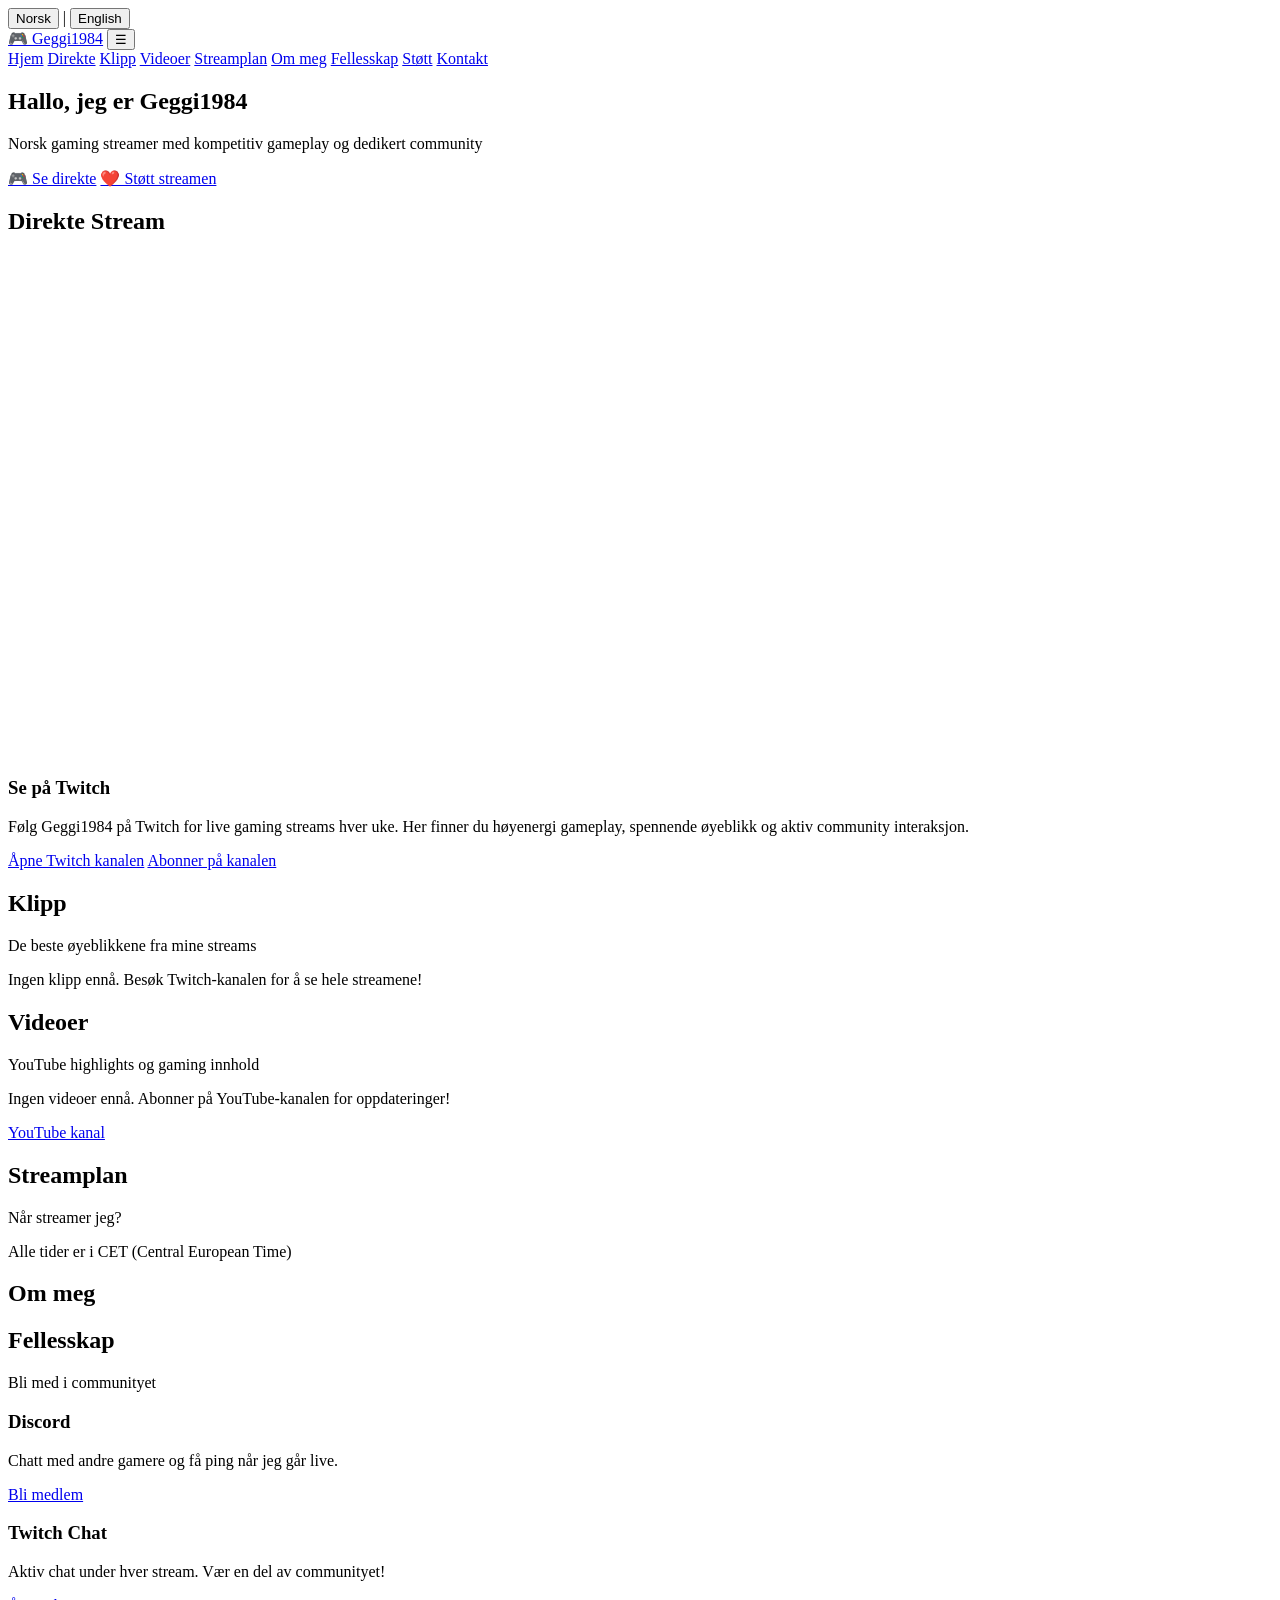
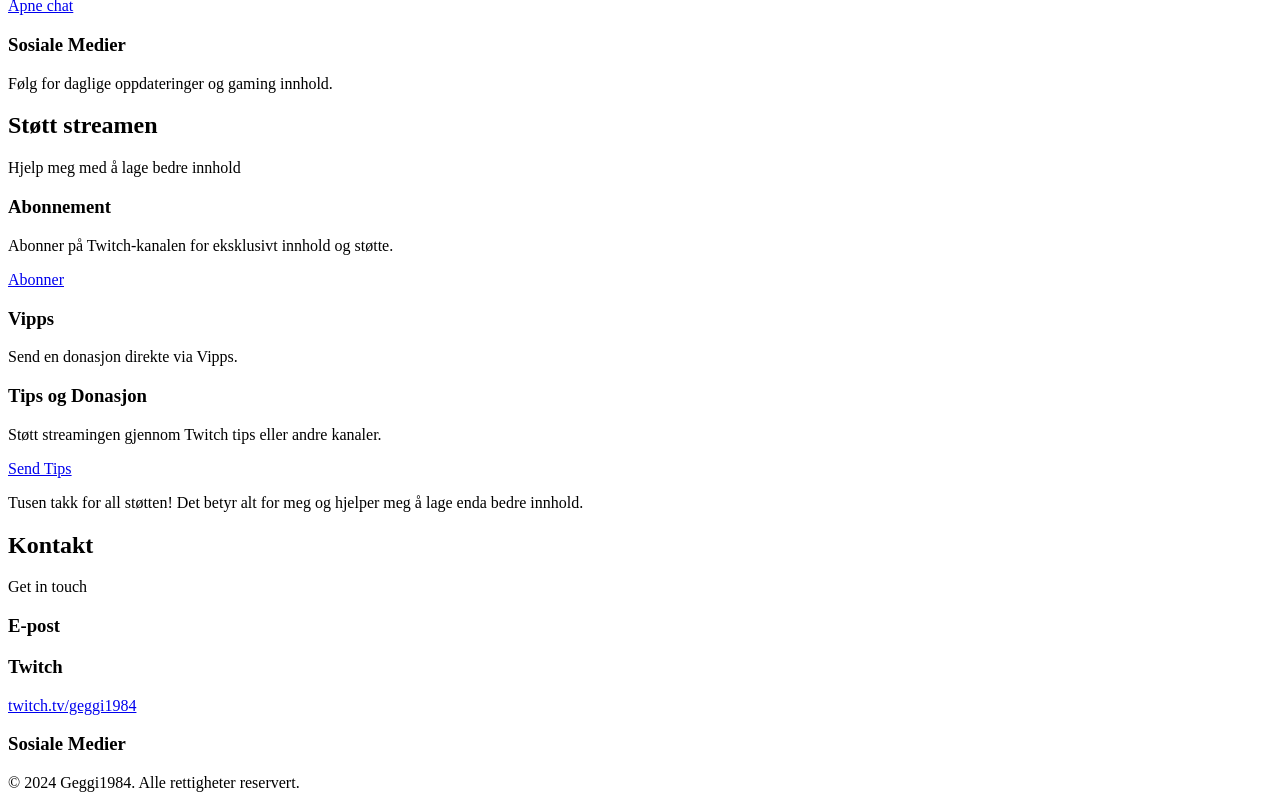
==== commit c037aae2: "Create index.html for editable streaming website" ====
--- a/index.html
+++ b/index.html
@@ -3,772 +3,238 @@
 <head>
   <meta charset="UTF-8">
   <meta name="viewport" content="width=device-width, initial-scale=1.0">
-  <meta name="description" content="GeggiTV - Norsk gaming streamer på Twitch. Se live streams, videoer og mer.">
-  <title>GeggiTV | Norsk Gaming Streamer</title>
-  <link rel="preconnect" href="https://fonts.googleapis.com">
-  <link rel="preconnect" href="https://fonts.gstatic.com" crossorigin>
-  <link href="https://fonts.googleapis.com/css2?family=Space+Grotesk:wght@400;500;600;700&family=Inter:wght@300;400;500;600;700&display=swap" rel="stylesheet">
-  <style>
-    :root {
-      --primary: #7c3aed;
-      --primary-light: #a78bfa;
-      --secondary: #06b6d4;
-      --secondary-light: #22d3ee;
-      --accent: #ec4899;
-      --dark-bg: #0a0e27;
-      --dark-surface: #1a1f35;
-      --dark-card: #2d3748;
-      --text-primary: #f1f5f9;
-      --text-secondary: #cbd5e1;
-      --text-muted: #94a3b8;
-      --border-color: rgba(148, 163, 184, 0.15);
-      --success: #10b981;
-      --neon-glow: 0 0 20px rgba(124, 58, 237, 0.5);
-      --neon-glow-cyan: 0 0 20px rgba(6, 182, 212, 0.5);
-    }
-
-    * {
-      margin: 0;
-      padding: 0;
-      box-sizing: border-box;
-    }
-
-    html {
-      scroll-behavior: smooth;
-    }
-
-    body {
-      font-family: 'Inter', sans-serif;
-      background: linear-gradient(135deg, #0a0e27 0%, #1a1f35 50%, #0a0e27 100%);
-      color: var(--text-primary);
-      line-height: 1.6;
-      min-height: 100vh;
-    }
-
-    body::before {
-      content: '';
-      position: fixed;
-      top: 0;
-      left: 0;
-      width: 100%;
-      height: 100%;
-      background: 
-        radial-gradient(circle at 20% 50%, rgba(124, 58, 237, 0.08) 0%, transparent 50%),
-        radial-gradient(circle at 80% 80%, rgba(6, 182, 212, 0.08) 0%, transparent 50%);
-      pointer-events: none;
-      z-index: 0;
-    }
-
-    .container {
-      max-width: 1200px;
-      margin: 0 auto;
-      padding: 0 20px;
-    }
-
-    /* Header */
-    header {
-      position: sticky;
-      top: 0;
-      z-index: 1000;
-      background: rgba(10, 14, 39, 0.95);
-      backdrop-filter: blur(10px);
-      border-bottom: 2px solid var(--primary);
-      box-shadow: 0 4px 20px rgba(124, 58, 237, 0.1);
-    }
-
-    nav {
-      display: flex;
-      justify-content: space-between;
-      align-items: center;
-      padding: 1rem 0;
-    }
-
-    .logo {
-      font-family: 'Space Grotesk', sans-serif;
-      font-size: 1.8rem;
-      font-weight: 700;
-      background: linear-gradient(135deg, var(--primary) 0%, var(--secondary) 100%);
-      -webkit-background-clip: text;
-      -webkit-text-fill-color: transparent;
-      background-clip: text;
-      text-decoration: none;
-      letter-spacing: 1px;
-    }
-
-    .nav-links {
-      display: flex;
-      gap: 2rem;
-      list-style: none;
-    }
-
-    .nav-links a {
-      color: var(--text-secondary);
-      text-decoration: none;
-      font-weight: 500;
-      font-size: 0.95rem;
-      transition: all 0.3s ease;
-      position: relative;
-    }
-
-    .nav-links a::after {
-      content: '';
-      position: absolute;
-      bottom: -5px;
-      left: 0;
-      width: 0;
-      height: 2px;
-      background: var(--secondary);
-      transition: width 0.3s ease;
-    }
-
-    .nav-links a:hover {
-      color: var(--secondary-light);
-    }
-
-    .nav-links a:hover::after {
-      width: 100%;
-    }
-
-    .btn {
-      display: inline-flex;
-      align-items: center;
-      gap: 0.5rem;
-      padding: 0.75rem 1.5rem;
-      border-radius: 8px;
-      text-decoration: none;
-      font-weight: 600;
-      transition: all 0.3s ease;
-      border: none;
-      cursor: pointer;
-      font-size: 1rem;
-    }
-
-    .btn-primary {
-      background: linear-gradient(135deg, var(--primary) 0%, var(--accent) 100%);
-      color: white;
-      box-shadow: var(--neon-glow);
-    }
-
-    .btn-primary:hover {
-      transform: translateY(-2px);
-      box-shadow: 0 0 30px rgba(124, 58, 237, 0.8);
-    }
-
-    .btn-secondary {
-      background: transparent;
-      color: var(--secondary);
-      border: 2px solid var(--secondary);
-    }
-
-    .btn-secondary:hover {
-      background: rgba(6, 182, 212, 0.1);
-      box-shadow: var(--neon-glow-cyan);
-    }
-
-    .mobile-menu-btn {
-      display: none;
-      background: none;
-      border: none;
-      color: var(--text-primary);
-      font-size: 1.5rem;
-      cursor: pointer;
-    }
-
-    /* Hero */
-    .hero {
-      padding: 60px 0 80px;
-      position: relative;
-      z-index: 1;
-    }
-
-    .hero-content {
-      display: grid;
-      grid-template-columns: 1fr 1fr;
-      gap: 4rem;
-      align-items: center;
-    }
-
-    .hero-text h1 {
-      font-family: 'Space Grotesk', sans-serif;
-      font-size: 3.2rem;
-      font-weight: 700;
-      line-height: 1.2;
-      margin-bottom: 1.5rem;
-      background: linear-gradient(135deg, var(--primary-light) 0%, var(--secondary-light) 100%);
-      -webkit-background-clip: text;
-      -webkit-text-fill-color: transparent;
-      background-clip: text;
-    }
-
-    .hero-text > p {
-      font-size: 1.15rem;
-      color: var(--text-secondary);
-      margin-bottom: 2rem;
-      line-height: 1.8;
-    }
-
-    .hero-cta {
-      display: flex;
-      gap: 1rem;
-      flex-wrap: wrap;
-      margin-bottom: 2rem;
-    }
-
-    .hero-visual {
-      background: linear-gradient(135deg, rgba(124, 58, 237, 0.15) 0%, rgba(6, 182, 212, 0.15) 100%);
-      border: 2px solid var(--primary);
-      border-radius: 16px;
-      padding: 2rem;
-      text-align: center;
-      box-shadow: 0 0 40px rgba(124, 58, 237, 0.15);
-      display: flex;
-      align-items: center;
-      justify-content: center;
-      min-height: 350px;
-      flex-direction: column;
-    }
-
-    .hero-visual-icon {
-      font-size: 4rem;
-      margin-bottom: 1rem;
-    }
-
-    .hero-visual h3 {
-      font-size: 1.5rem;
-      margin-bottom: 1rem;
-      color: var(--secondary-light);
-    }
-
-    /* Sections */
-    section {
-      padding: 60px 0;
-      position: relative;
-      z-index: 1;
-    }
-
-    section h2 {
-      font-family: 'Space Grotesk', sans-serif;
-      font-size: 2.5rem;
-      font-weight: 700;
-      margin-bottom: 1rem;
-      background: linear-gradient(135deg, var(--primary-light) 0%, var(--secondary-light) 100%);
-      -webkit-background-clip: text;
-      -webkit-text-fill-color: transparent;
-      background-clip: text;
-    }
-
-    .section-subtitle {
-      color: var(--text-secondary);
-      font-size: 1.1rem;
-      margin-bottom: 3rem;
-    }
-
-    /* About Section */
-    .about-content {
-      background: rgba(30, 41, 59, 0.5);
-      border: 1px solid var(--border-color);
-      border-radius: 12px;
-      padding: 3rem;
-      backdrop-filter: blur(10px);
-      margin-top: 2rem;
-    }
-
-    .about-content p {
-      color: var(--text-secondary);
-      font-size: 1.1rem;
-      line-height: 1.8;
-      margin-bottom: 1.5rem;
-    }
-
-    .about-content p:last-child {
-      margin-bottom: 0;
-    }
-
-    /* Twitch Section */
-    .twitch-section {
-      margin-top: 2rem;
-    }
-
-    .twitch-container {
-      display: grid;
-      grid-template-columns: 1fr 1fr;
-      gap: 2rem;
-      align-items: center;
-      margin-top: 2rem;
-    }
-
-    .twitch-info {
-      background: rgba(30, 41, 59, 0.5);
-      border: 1px solid var(--border-color);
-      border-radius: 12px;
-      padding: 2rem;
-      backdrop-filter: blur(10px);
-    }
-
-    .twitch-info h3 {
-      color: var(--secondary-light);
-      font-size: 1.5rem;
-      margin-bottom: 1rem;
-    }
-
-    .twitch-info p {
-      color: var(--text-secondary);
-      margin-bottom: 1rem;
-      line-height: 1.7;
-    }
-
-    .twitch-button {
-      display: inline-block;
-      background: linear-gradient(135deg, var(--primary) 0%, var(--accent) 100%);
-      color: white;
-      padding: 1rem 2rem;
-      border-radius: 8px;
-      text-decoration: none;
-      font-weight: 700;
-      font-size: 1.1rem;
-      box-shadow: var(--neon-glow);
-      transition: all 0.3s ease;
-      margin-top: 1rem;
-      display: inline-flex;
-      align-items: center;
-      gap: 0.5rem;
-    }
-
-    .twitch-button:hover {
-      transform: translateY(-2px);
-      box-shadow: 0 0 30px rgba(124, 58, 237, 0.8);
-    }
-
-    .twitch-embed {
-      background: rgba(30, 41, 59, 0.5);
-      border: 2px solid var(--primary);
-      border-radius: 12px;
-      padding: 2rem;
-      text-align: center;
-      min-height: 300px;
-      display: flex;
-      align-items: center;
-      justify-content: center;
-      flex-direction: column;
-    }
-
-    .twitch-placeholder {
-      font-size: 3rem;
-      margin-bottom: 1rem;
-    }
-
-    /* Videos Section */
-    .videos-grid {
-      display: grid;
-      grid-template-columns: repeat(auto-fit, minmax(280px, 1fr));
-      gap: 2rem;
-      margin-top: 2rem;
-    }
-
-    .video-card {
-      background: rgba(30, 41, 59, 0.5);
-      border: 1px solid var(--border-color);
-      border-radius: 12px;
-      overflow: hidden;
-      transition: all 0.3s ease;
-    }
-
-    .video-card:hover {
-      border-color: var(--primary);
-      box-shadow: 0 0 20px rgba(124, 58, 237, 0.2);
-      transform: translateY(-5px);
-    }
-
-    .video-placeholder {
-      background: linear-gradient(135deg, rgba(124, 58, 237, 0.2) 0%, rgba(6, 182, 212, 0.2) 100%);
-      height: 180px;
-      display: flex;
-      align-items: center;
-      justify-content: center;
-      font-size: 3rem;
-      border-bottom: 1px solid var(--border-color);
-    }
-
-    .video-info {
-      padding: 1.5rem;
-    }
-
-    .video-info h3 {
-      color: var(--secondary-light);
-      margin-bottom: 0.5rem;
-      font-size: 1.1rem;
-    }
-
-    .video-info p {
-      color: var(--text-muted);
-      font-size: 0.95rem;
-      margin-bottom: 1rem;
-    }
-
-    .video-button {
-      color: var(--secondary-light);
-      text-decoration: none;
-      font-weight: 600;
-      font-size: 0.9rem;
-      transition: all 0.3s ease;
-      display: inline-flex;
-      align-items: center;
-      gap: 0.5rem;
-    }
-
-    .video-button:hover {
-      color: var(--secondary);
-      gap: 1rem;
-    }
-
-    /* Contact Section */
-    .contact-content {
-      background: rgba(30, 41, 59, 0.5);
-      border: 1px solid var(--border-color);
-      border-radius: 12px;
-      padding: 3rem;
-      backdrop-filter: blur(10px);
-      margin-top: 2rem;
-      text-align: center;
-    }
-
-    .contact-info {
-      display: grid;
-      grid-template-columns: repeat(auto-fit, minmax(250px, 1fr));
-      gap: 2rem;
-      margin-top: 2rem;
-    }
-
-    .contact-item {
-      padding: 1.5rem;
-      background: rgba(45, 55, 72, 0.3);
-      border-radius: 8px;
-    }
-
-    .contact-item h3 {
-      color: var(--secondary-light);
-      margin-bottom: 0.5rem;
-    }
-
-    .contact-item p {
-      color: var(--text-secondary);
-    }
-
-    .contact-links {
-      display: flex;
-      gap: 1rem;
-      justify-content: center;
-      flex-wrap: wrap;
-      margin-top: 2rem;
-    }
-
-    .social-btn {
-      display: inline-flex;
-      align-items: center;
-      justify-content: center;
-      width: 50px;
-      height: 50px;
-      border-radius: 50%;
-      background: rgba(124, 58, 237, 0.2);
-      border: 2px solid var(--primary);
-      color: var(--primary-light);
-      font-size: 1.5rem;
-      text-decoration: none;
-      transition: all 0.3s ease;
-    }
-
-    .social-btn:hover {
-      background: var(--primary);
-      color: white;
-      box-shadow: var(--neon-glow);
-      transform: scale(1.1);
-    }
-
-    /* Footer */
-    footer {
-      background: rgba(10, 14, 39, 0.95);
-      border-top: 2px solid var(--primary);
-      padding: 2rem 0;
-      margin-top: 4rem;
-      text-align: center;
-      color: var(--text-secondary);
-    }
-
-    /* Responsive */
-    @media (max-width: 768px) {
-      .nav-links {
-        display: none;
-        position: absolute;
-        top: 60px;
-        left: 0;
-        right: 0;
-        flex-direction: column;
-        background: rgba(10, 14, 39, 0.98);
-        padding: 1rem;
-        gap: 1rem;
-      }
-
-      .nav-links.active {
-        display: flex;
-      }
-
-      .mobile-menu-btn {
-        display: block;
-      }
-
-      .hero-content {
-        grid-template-columns: 1fr;
-        gap: 2rem;
-      }
-
-      .hero-text h1 {
-        font-size: 2.2rem;
-      }
-
-      .hero-cta {
-        flex-direction: column;
-      }
-
-      .btn {
-        width: 100%;
-        justify-content: center;
-      }
-
-      .twitch-container {
-        grid-template-columns: 1fr;
-      }
-
-      .about-content,
-      .twitch-info,
-      .twitch-embed,
-      .contact-content {
-        padding: 1.5rem;
-      }
-
-      section h2 {
-        font-size: 2rem;
-      }
-    }
-
-    @media (max-width: 480px) {
-      .hero-text h1 {
-        font-size: 1.8rem;
-      }
-
-      .logo {
-        font-size: 1.4rem;
-      }
-
-      .nav-links {
-        gap: 0.5rem;
-      }
-
-      section h2 {
-        font-size: 1.5rem;
-      }
-
-      .contact-info {
-        grid-template-columns: 1fr;
-      }
-    }
-  </style>
+  <meta name="description" content="Geggi1984 - Norsk gaming streamer på Twitch. Se live streams, klipp, videoer og mer.">
+  <title>Geggi1984 | Norsk Gaming Streamer</title>
+  <link rel="stylesheet" href="style.css">
 </head>
 <body>
-  <!-- Header -->
-  <header>
-    <div class="container">
-      <nav>
-        <a href="#" class="logo">GeggiTV</a>
-        <ul class="nav-links" id="navLinks">
-          <li><a href="#om">Om</a></li>
-          <li><a href="#twitch">Twitch</a></li>
-          <li><a href="#videoer">Videoer</a></li>
-          <li><a href="#kontakt">Kontakt</a></li>
-        </ul>
-        <button class="mobile-menu-btn" id="mobileMenuBtn">☰</button>
-      </nav>
+  <!-- Language Switcher -->
+  <div class="language-switcher">
+    <button class="lang-btn active" data-lang="no">Norsk</button>
+    <span class="lang-divider">|</span>
+    <button class="lang-btn" data-lang="en">English</button>
+  </div>
+
+  <!-- Navigation -->
+  <header class="header">
+    <div class="container">
+      <div class="header-content">
+        <a href="#hjem" class="logo">🎮 Geggi1984</a>
+        <button class="mobile-menu-toggle" id="mobileMenuToggle">☰</button>
+        <nav class="nav" id="navigation">
+          <a href="#hjem" class="nav-link" data-i18n="nav.home">Hjem</a>
+          <a href="#direkte" class="nav-link" data-i18n="nav.live">Direkte</a>
+          <a href="#klipp" class="nav-link" data-i18n="nav.clips">Klipp</a>
+          <a href="#videoer" class="nav-link" data-i18n="nav.videos">Videoer</a>
+          <a href="#streamplan" class="nav-link" data-i18n="nav.schedule">Streamplan</a>
+          <a href="#om" class="nav-link" data-i18n="nav.about">Om meg</a>
+          <a href="#fellesskap" class="nav-link" data-i18n="nav.community">Fellesskap</a>
+          <a href="#stott" class="nav-link" data-i18n="nav.support">Støtt</a>
+          <a href="#kontakt" class="nav-link" data-i18n="nav.contact">Kontakt</a>
+        </nav>
+      </div>
     </div>
   </header>
 
-  <!-- Hero -->
-  <section class="hero">
+  <!-- Hero Section -->
+  <section id="hjem" class="hero">
+    <div class="hero-background"></div>
     <div class="container">
       <div class="hero-content">
-        <div class="hero-text">
-          <h1>Hei, jeg er GeggiTV</h1>
-          <p>Norsk gaming streamer som lager høyenergi-streams med kompetitiv gameplay, spennende øyeblikk og dedikert community. Bli med på aventyret!</p>
-          <div class="hero-cta">
-            <a href="https://www.twitch.tv/geggi1984" target="_blank" class="btn btn-primary">
-              🎮 Se på Twitch
-            </a>
-            <a href="#twitch" class="btn btn-secondary">
-              Lær mer
-            </a>
+        <h1 class="hero-title" data-i18n="hero.title">Hallo, jeg er Geggi1984</h1>
+        <p class="hero-subtitle" data-i18n="hero.subtitle">Norsk gaming streamer med kompetitiv gameplay og dedikert community</p>
+        <div class="hero-buttons">
+          <a href="#direkte" class="btn btn-primary" data-i18n="hero.watchLive">🎮 Se direkte</a>
+          <a href="#stott" class="btn btn-secondary" data-i18n="hero.support">❤️ Støtt streamen</a>
+        </div>
+      </div>
+    </div>
+  </section>
+
+  <!-- Live Stream Section -->
+  <section id="direkte" class="section">
+    <div class="container">
+      <h2 class="section-title" data-i18n="live.title">Direkte Stream</h2>
+      
+      <div class="live-container">
+        <div class="twitch-embed-container" id="twitchContainer">
+          <iframe src="https://twitch.tv/geggi1984/embed" height="500" width="100%" frameborder="0" scrolling="no" allowfullscreen="true"></iframe>
+        </div>
+        
+        <div class="live-info">
+          <h3 class="info-title" data-i18n="live.watchOn">Se på Twitch</h3>
+          <p class="info-text" data-i18n="live.description">Følg Geggi1984 på Twitch for live gaming streams hver uke. Her finner du høyenergi gameplay, spennende øyeblikk og aktiv community interaksjon.</p>
+          <a href="https://www.twitch.tv/geggi1984" target="_blank" class="btn btn-primary" data-i18n="live.button">Åpne Twitch kanalen</a>
+          <a href="https://www.twitch.tv/geggi1984/subscribe" target="_blank" class="btn btn-secondary" data-i18n="live.subscribe">Abonner på kanalen</a>
+        </div>
+      </div>
+    </div>
+  </section>
+
+  <!-- Clips Section -->
+  <section id="klipp" class="section alt-bg">
+    <div class="container">
+      <h2 class="section-title" data-i18n="clips.title">Klipp</h2>
+      <p class="section-subtitle" data-i18n="clips.subtitle">De beste øyeblikkene fra mine streams</p>
+      
+      <div class="clips-grid" id="clipsGrid">
+        <!-- Klipp lastes inn fra content.js -->
+      </div>
+      
+      <div class="empty-state" id="clipsEmpty">
+        <p data-i18n="clips.empty">Ingen klipp ennå. Besøk Twitch-kanalen for å se hele streamene!</p>
+      </div>
+    </div>
+  </section>
+
+  <!-- Videos Section -->
+  <section id="videoer" class="section">
+    <div class="container">
+      <h2 class="section-title" data-i18n="videos.title">Videoer</h2>
+      <p class="section-subtitle" data-i18n="videos.subtitle">YouTube highlights og gaming innhold</p>
+      
+      <div class="videos-grid" id="videosGrid">
+        <!-- Videoer lastes inn fra content.js -->
+      </div>
+      
+      <div class="empty-state" id="videosEmpty">
+        <p data-i18n="videos.empty">Ingen videoer ennå. Abonner på YouTube-kanalen for oppdateringer!</p>
+        <a href="https://www.youtube.com/@geggi1984" target="_blank" class="btn btn-primary">YouTube kanal</a>
+      </div>
+    </div>
+  </section>
+
+  <!-- Stream Schedule Section -->
+  <section id="streamplan" class="section alt-bg">
+    <div class="container">
+      <h2 class="section-title" data-i18n="schedule.title">Streamplan</h2>
+      <p class="section-subtitle" data-i18n="schedule.subtitle">Når streamer jeg?</p>
+      
+      <div class="schedule-grid" id="scheduleGrid">
+        <!-- Schedule lastes inn fra content.js -->
+      </div>
+      
+      <div class="schedule-note">
+        <p data-i18n="schedule.note">Alle tider er i CET (Central European Time)</p>
+      </div>
+    </div>
+  </section>
+
+  <!-- About Section -->
+  <section id="om" class="section">
+    <div class="container">
+      <h2 class="section-title" data-i18n="about.title">Om meg</h2>
+      
+      <div class="about-content">
+        <div class="about-text" id="aboutText">
+          <!-- Tekst lastes inn fra content.js -->
+        </div>
+      </div>
+    </div>
+  </section>
+
+  <!-- Community Section -->
+  <section id="fellesskap" class="section alt-bg">
+    <div class="container">
+      <h2 class="section-title" data-i18n="community.title">Fellesskap</h2>
+      <p class="section-subtitle" data-i18n="community.subtitle">Bli med i communityet</p>
+      
+      <div class="community-grid">
+        <div class="community-card">
+          <h3 data-i18n="community.discord">Discord</h3>
+          <p data-i18n="community.discordDesc">Chatt med andre gamere og få ping når jeg går live.</p>
+          <a href="#" class="btn btn-secondary" id="discordButton" data-i18n="community.joinDiscord">Bli medlem</a>
+        </div>
+        
+        <div class="community-card">
+          <h3 data-i18n="community.twitch">Twitch Chat</h3>
+          <p data-i18n="community.twitchDesc">Aktiv chat under hver stream. Vær en del av communityet!</p>
+          <a href="https://www.twitch.tv/geggi1984/chat" target="_blank" class="btn btn-secondary" data-i18n="community.openChat">Åpne chat</a>
+        </div>
+        
+        <div class="community-card">
+          <h3 data-i18n="community.social">Sosiale Medier</h3>
+          <p data-i18n="community.socialDesc">Følg for daglige oppdateringer og gaming innhold.</p>
+          <div class="social-links" id="socialLinks">
+            <!-- Sosiale linker lastes inn fra content.js -->
           </div>
         </div>
-
-        <div class="hero-visual">
-          <div class="hero-visual-icon">🎮</div>
-          <h3>GeggiTV</h3>
-          <p>Norsk gaming streamer dedikert til høyt nivå gameplay og underholdning</p>
-        </div>
-      </div>
-    </div>
-  </section>
-
-  <!-- Om Seksjonen -->
-  <section id="om">
-    <div class="container">
-      <h2>Om GeggiTV</h2>
-      <p class="section-subtitle">Norsk gaming kultur og streamingkvalitet</p>
-      
-      <div class="about-content">
-        <p>Hei! Jeg er GeggiTV, en norsk gaming streamer som er lidenskapelig opptatt av å levere underholdende og høyenergi streams til mitt community. Med fokus på kompetitiv gameplay, spennende øyeblikk og autentisk interaksjon med seerne, skapte jeg et sted hvor vi kan dele stunden av gaming glede sammen.</p>
-        
-        <p>Mitt mål er å vise norsk gaming kultur på verdensscenen og bygge et community av mennesker som elsker gaming like mye som meg. Uansett om du er her for de intense ranked-sesjonene eller bare for å slappe av og ha det gøy, er det alltid plass for deg i min stream.</p>
-
-        <p>Takk for at du besøker kanalen min. Det betyr mye å meg!</p>
-      </div>
-    </div>
-  </section>
-
-  <!-- Twitch Seksjonen -->
-  <section id="twitch" class="twitch-section">
-    <div class="container">
-      <h2>Twitch</h2>
-      <p class="section-subtitle">Se mine live streams på Twitch</p>
-      
-      <div class="twitch-container">
-        <div class="twitch-info">
-          <h3>Geggi1984 på Twitch</h3>
-          <p>Jeg streamer regelmessig høyenergi gaming sessions med fokus på kompetitiv gameplay og community interaksjon.</p>
-          <p>Besøk kanalen min på Twitch for live streams, clips og mer. Du kan også følge kanalen for notifikasjoner når jeg går live.</p>
-          <a href="https://www.twitch.tv/geggi1984" target="_blank" class="twitch-button">
-            🟣 Åpne Twitch Kanal
-          </a>
-        </div>
-
-        <div class="twitch-embed">
-          <div class="twitch-placeholder">📺</div>
-          <p>Besøk Twitch-kanalen min for live streams</p>
-          <a href="https://www.twitch.tv/geggi1984" target="_blank" class="btn btn-primary" style="margin-top: 1rem;">
-            Se Live Streams
-          </a>
-        </div>
-      </div>
-    </div>
-  </section>
-
-  <!-- Videoer Seksjonen -->
-  <section id="videoer">
-    <div class="container">
-      <h2>YouTube Videoer</h2>
-      <p class="section-subtitle">Se highlights og fullt innhold på YouTube</p>
-      
-      <div class="videos-grid">
-        <div class="video-card">
-          <div class="video-placeholder">▶️</div>
-          <div class="video-info">
-            <h3>YouTube Kanal</h3>
-            <p>Se fullstendige VOD-er, highlights og spesialinnhold på min YouTube-kanal.</p>
-            <a href="https://www.youtube.com/@geggi1984" target="_blank" class="video-button">
-              Åpne YouTube →
-            </a>
-          </div>
-        </div>
-
-        <div class="video-card">
-          <div class="video-placeholder">🎬</div>
-          <div class="video-info">
-            <h3>Gaming Highlights</h3>
-            <p>De beste øyeblikkene fra mine streams, redigert og klar for visning.</p>
-            <a href="https://www.youtube.com/@geggi1984" target="_blank" class="video-button">
-              Se Highlights →
-            </a>
-          </div>
-        </div>
-
-        <div class="video-card">
-          <div class="video-placeholder">🎮</div>
-          <div class="video-info">
-            <h3>Gameplay VODs</h3>
-            <p>Fullstendige streamer arkivert på YouTube for deg som vil se alt innhold.</p>
-            <a href="https://www.youtube.com/@geggi1984" target="_blank" class="video-button">
-              Se VODs →
-            </a>
-          </div>
-        </div>
-      </div>
-    </div>
-  </section>
-
-  <!-- Kontakt Seksjonen -->
-  <section id="kontakt">
-    <div class="container">
-      <h2>Kontakt & Sosiale Medier</h2>
-      <p class="section-subtitle">Følg meg og bli del av communityet</p>
-      
-      <div class="contact-content">
-        <p style="font-size: 1.1rem; color: var(--text-secondary); margin-bottom: 2rem;">
-          Følg meg på sosiale medier for oppdateringer, streamer times og communitynyheter. Du kan også kontakte meg gjennom Discord eller sosiale kanaler.
-        </p>
-
-        <div class="contact-links">
-          <a href="https://www.twitch.tv/geggi1984" target="_blank" class="social-btn" title="Twitch">🟣</a>
-          <a href="https://www.youtube.com/@geggi1984" target="_blank" class="social-btn" title="YouTube">▶️</a>
-          <a href="https://discord.com/" target="_blank" class="social-btn" title="Discord">💬</a>
-          <a href="https://twitter.com/" target="_blank" class="social-btn" title="Twitter">𝕏</a>
-        </div>
-      </div>
-
-      <div class="contact-info">
-        <div class="contact-item">
-          <h3>🎮 Twitch</h3>
-          <p>Følg og se live streams på Twitch-kanalen min</p>
-          <a href="https://www.twitch.tv/geggi1984" target="_blank" style="color: var(--secondary-light); text-decoration: none; font-weight: 600;">
-            twitch.tv/geggi1984 →
-          </a>
-        </div>
-
-        <div class="contact-item">
-          <h3>📺 YouTube</h3>
-          <p>Se fullstendige VODs og highlights på YouTube</p>
-          <a href="https://www.youtube.com/@geggi1984" target="_blank" style="color: var(--secondary-light); text-decoration: none; font-weight: 600;">
-            @geggi1984 →
-          </a>
-        </div>
-
-        <div class="contact-item">
-          <h3>💬 Community</h3>
-          <p>Bli del av communityet på Discord og sosiale kanaler</p>
-          <p style="margin-top: 1rem; font-size: 0.9rem;">
-            Vil du samarbeide eller har spørsmål? Kontakt meg gjennom sosiale medier.
+      </div>
+    </div>
+  </section>
+
+  <!-- Support Section -->
+  <section id="stott" class="section">
+    <div class="container">
+      <h2 class="section-title" data-i18n="support.title">Støtt streamen</h2>
+      <p class="section-subtitle" data-i18n="support.subtitle">Hjelp meg med å lage bedre innhold</p>
+      
+      <div class="support-grid">
+        <div class="support-card">
+          <h3 data-i18n="support.twitch">Abonnement</h3>
+          <p data-i18n="support.twitchDesc">Abonner på Twitch-kanalen for eksklusivt innhold og støtte.</p>
+          <a href="https://www.twitch.tv/geggi1984/subscribe" target="_blank" class="btn btn-primary" data-i18n="support.subscribe">Abonner</a>
+        </div>
+        
+        <div class="support-card">
+          <h3 data-i18n="support.vipps">Vipps</h3>
+          <p class="vipps-number" id="vippsNumber">
+            <!-- Vipps nummer lastes inn fra content.js -->
           </p>
+          <p data-i18n="support.vippsDesc">Send en donasjon direkte via Vipps.</p>
+        </div>
+        
+        <div class="support-card">
+          <h3 data-i18n="support.tips">Tips og Donasjon</h3>
+          <p data-i18n="support.tipsDesc">Støtt streamingen gjennom Twitch tips eller andre kanaler.</p>
+          <a href="https://www.twitch.tv/geggi1984" target="_blank" class="btn btn-primary" data-i18n="support.donate">Send Tips</a>
+        </div>
+      </div>
+      
+      <div class="support-note">
+        <p data-i18n="support.thanks">Tusen takk for all støtten! Det betyr alt for meg og hjelper meg å lage enda bedre innhold.</p>
+      </div>
+    </div>
+  </section>
+
+  <!-- Contact Section -->
+  <section id="kontakt" class="section alt-bg">
+    <div class="container">
+      <h2 class="section-title" data-i18n="contact.title">Kontakt</h2>
+      <p class="section-subtitle" data-i18n="contact.subtitle">Get in touch</p>
+      
+      <div class="contact-grid">
+        <div class="contact-card">
+          <h3 data-i18n="contact.email">E-post</h3>
+          <p id="emailContact">
+            <!-- E-post lastes inn fra content.js -->
+          </p>
+        </div>
+        
+        <div class="contact-card">
+          <h3 data-i18n="contact.twitch">Twitch</h3>
+          <p><a href="https://www.twitch.tv/geggi1984" target="_blank">twitch.tv/geggi1984</a></p>
+        </div>
+        
+        <div class="contact-card">
+          <h3 data-i18n="contact.social">Sosiale Medier</h3>
+          <p id="contactSocial">
+            <!-- Sosiale medier lastes inn fra content.js -->
+          </p>
         </div>
       </div>
     </div>
   </section>
 
   <!-- Footer -->
-  <footer>
-    <div class="container">
-      <p>&copy; 2024 GeggiTV. Alle rettigheter reservert. | Norsk Gaming Streamer</p>
+  <footer class="footer">
+    <div class="container">
+      <p>&copy; 2024 Geggi1984. <span data-i18n="footer.rights">Alle rettigheter reservert.</span></p>
     </div>
   </footer>
 
-  <script>
-    const mobileMenuBtn = document.getElementById('mobileMenuBtn');
-    const navLinks = document.getElementById('navLinks');
-
-    mobileMenuBtn.addEventListener('click', () => {
-      navLinks.classList.toggle('active');
-    });
-
-    navLinks.querySelectorAll('a').forEach(link => {
-      link.addEventListener('click', () => {
-        navLinks.classList.remove('active');
-      });
-    });
-  </script>
+  <!-- Scripts -->
+  <script src="content.js"></script>
+  <script src="script.js"></script>
 </body>
-</html>+</html>
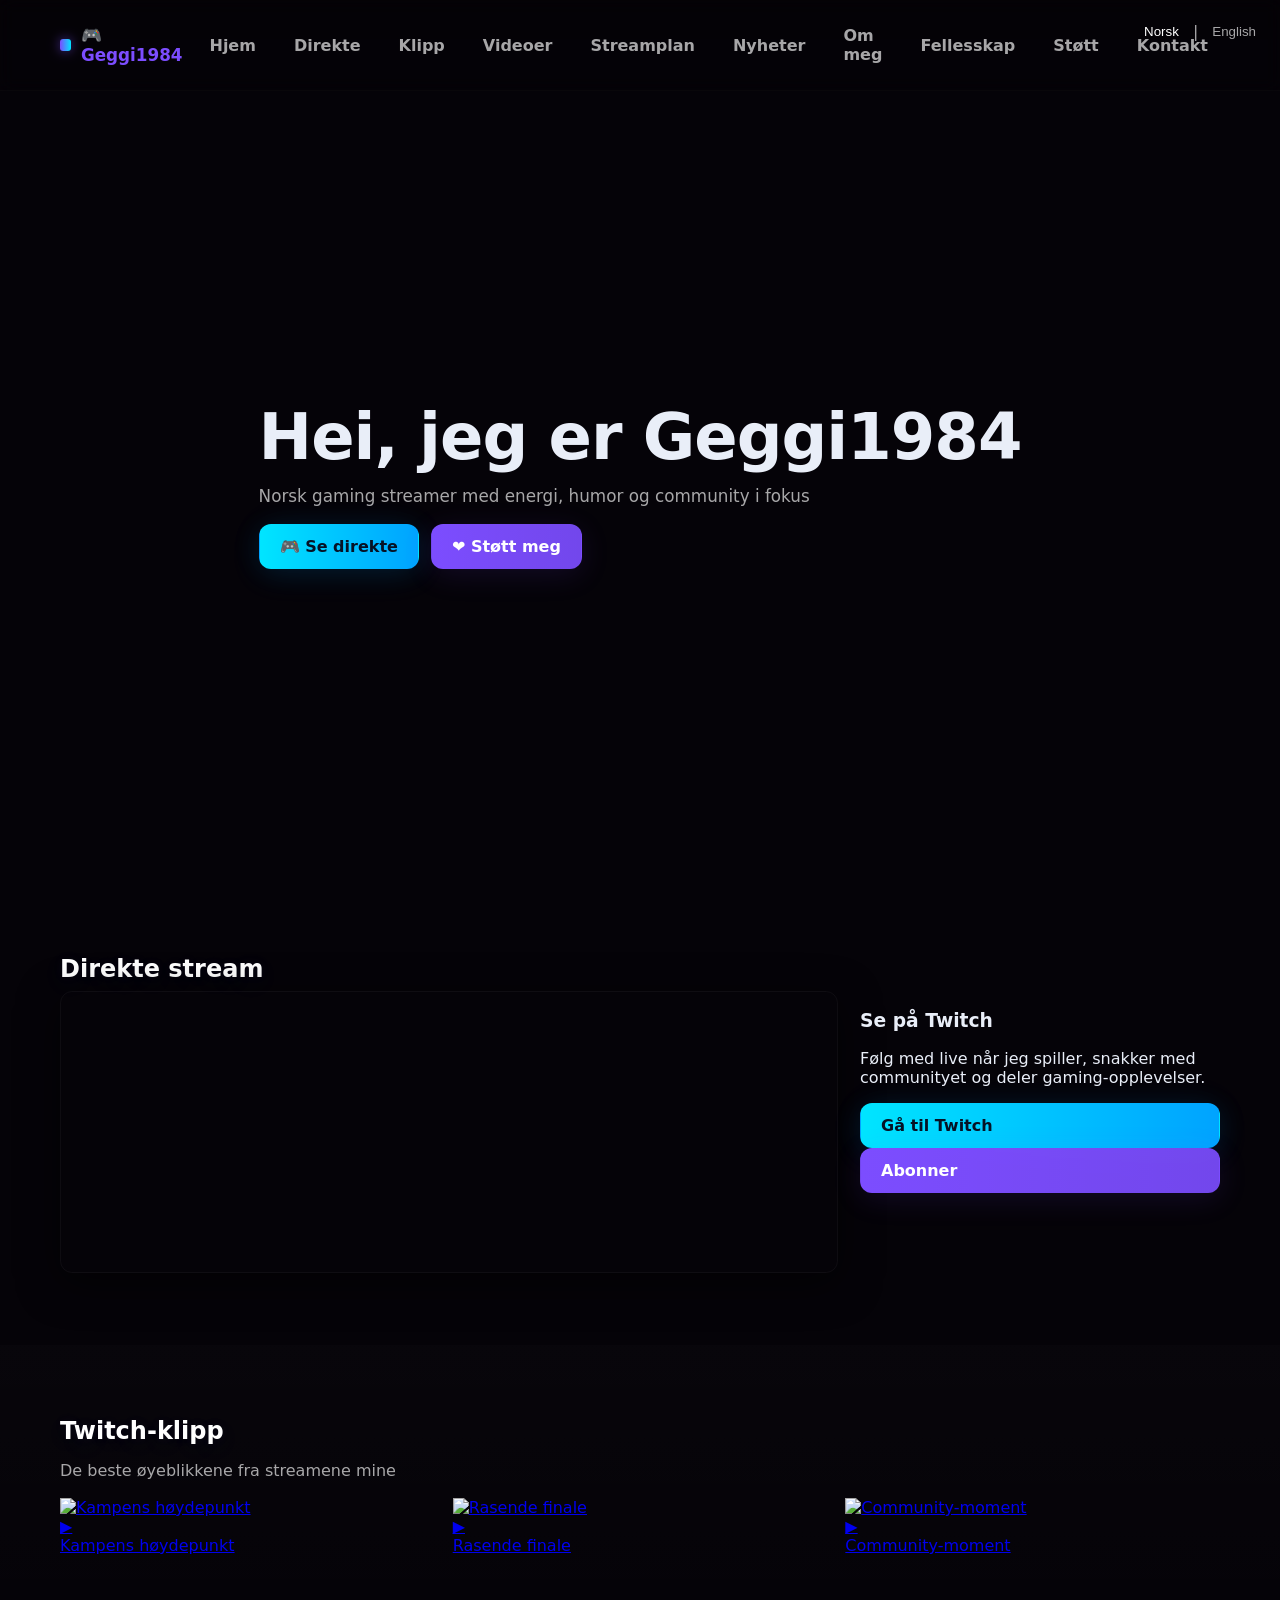
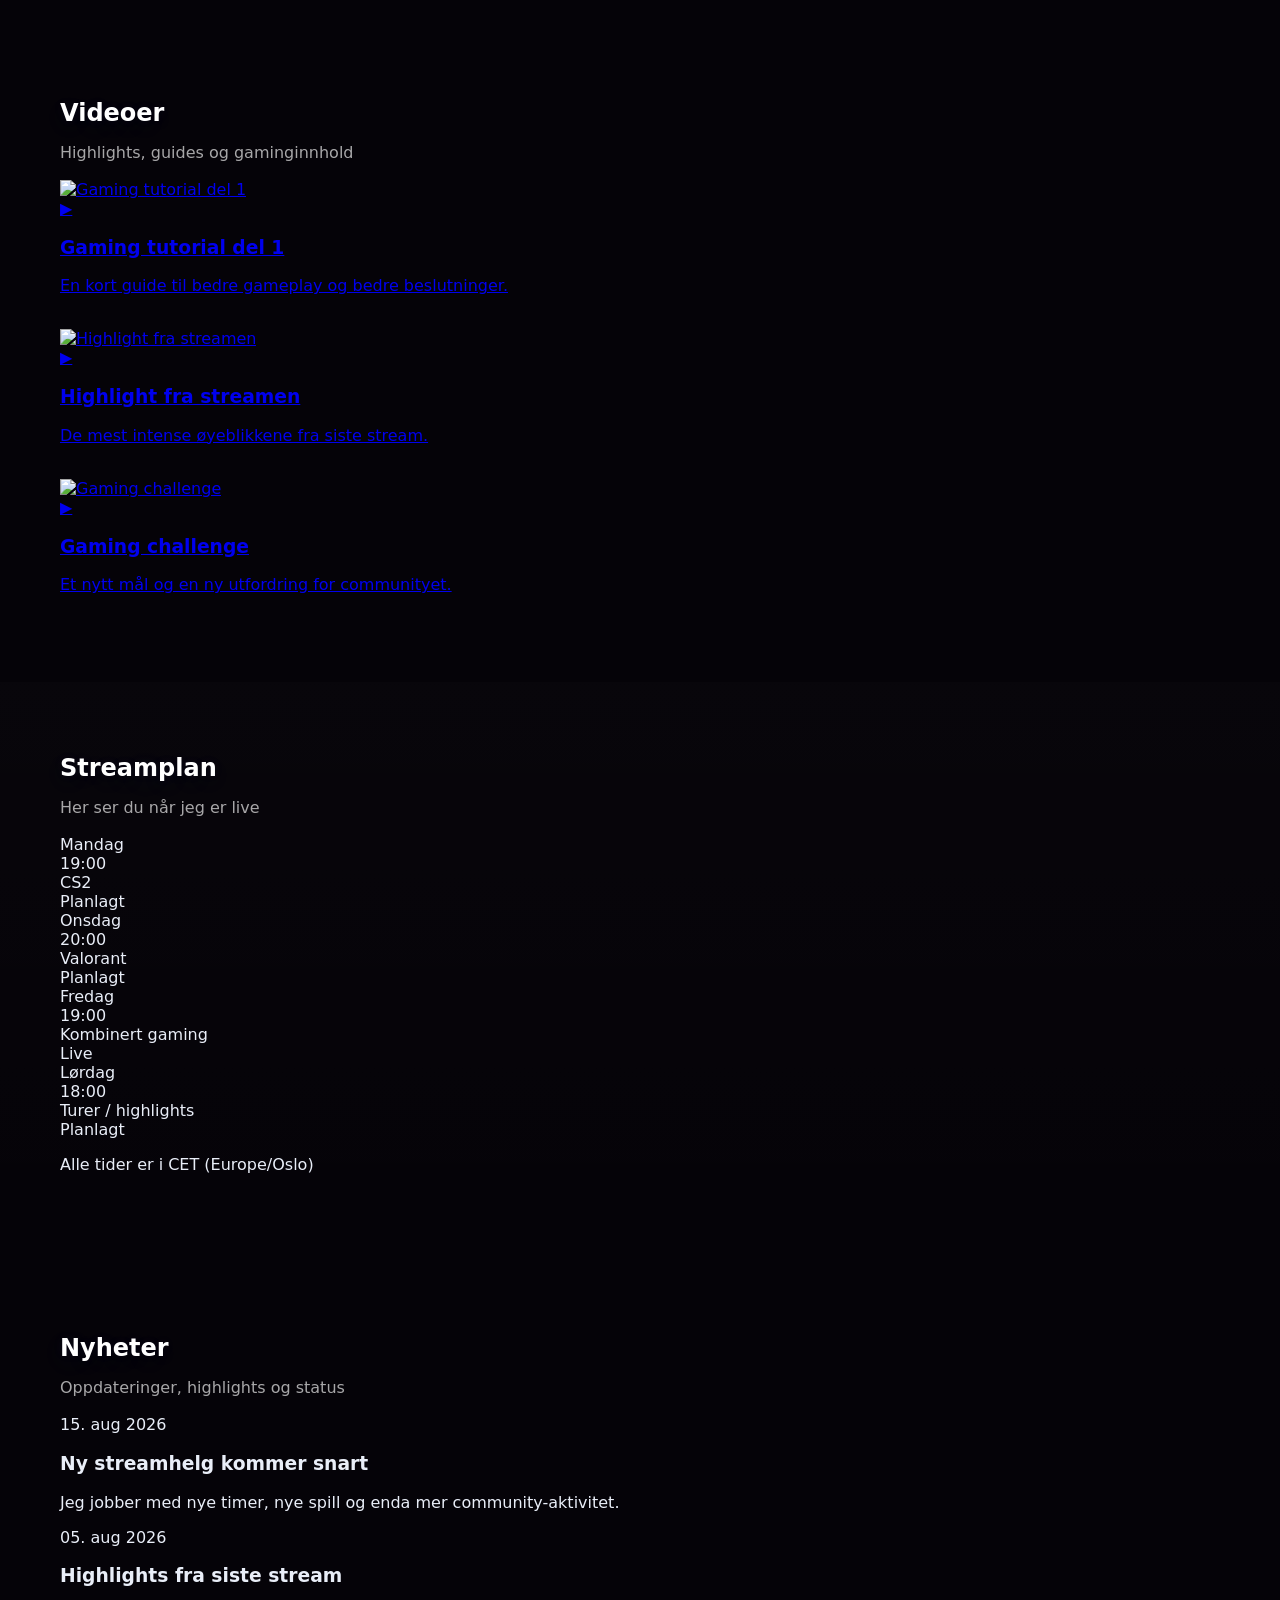
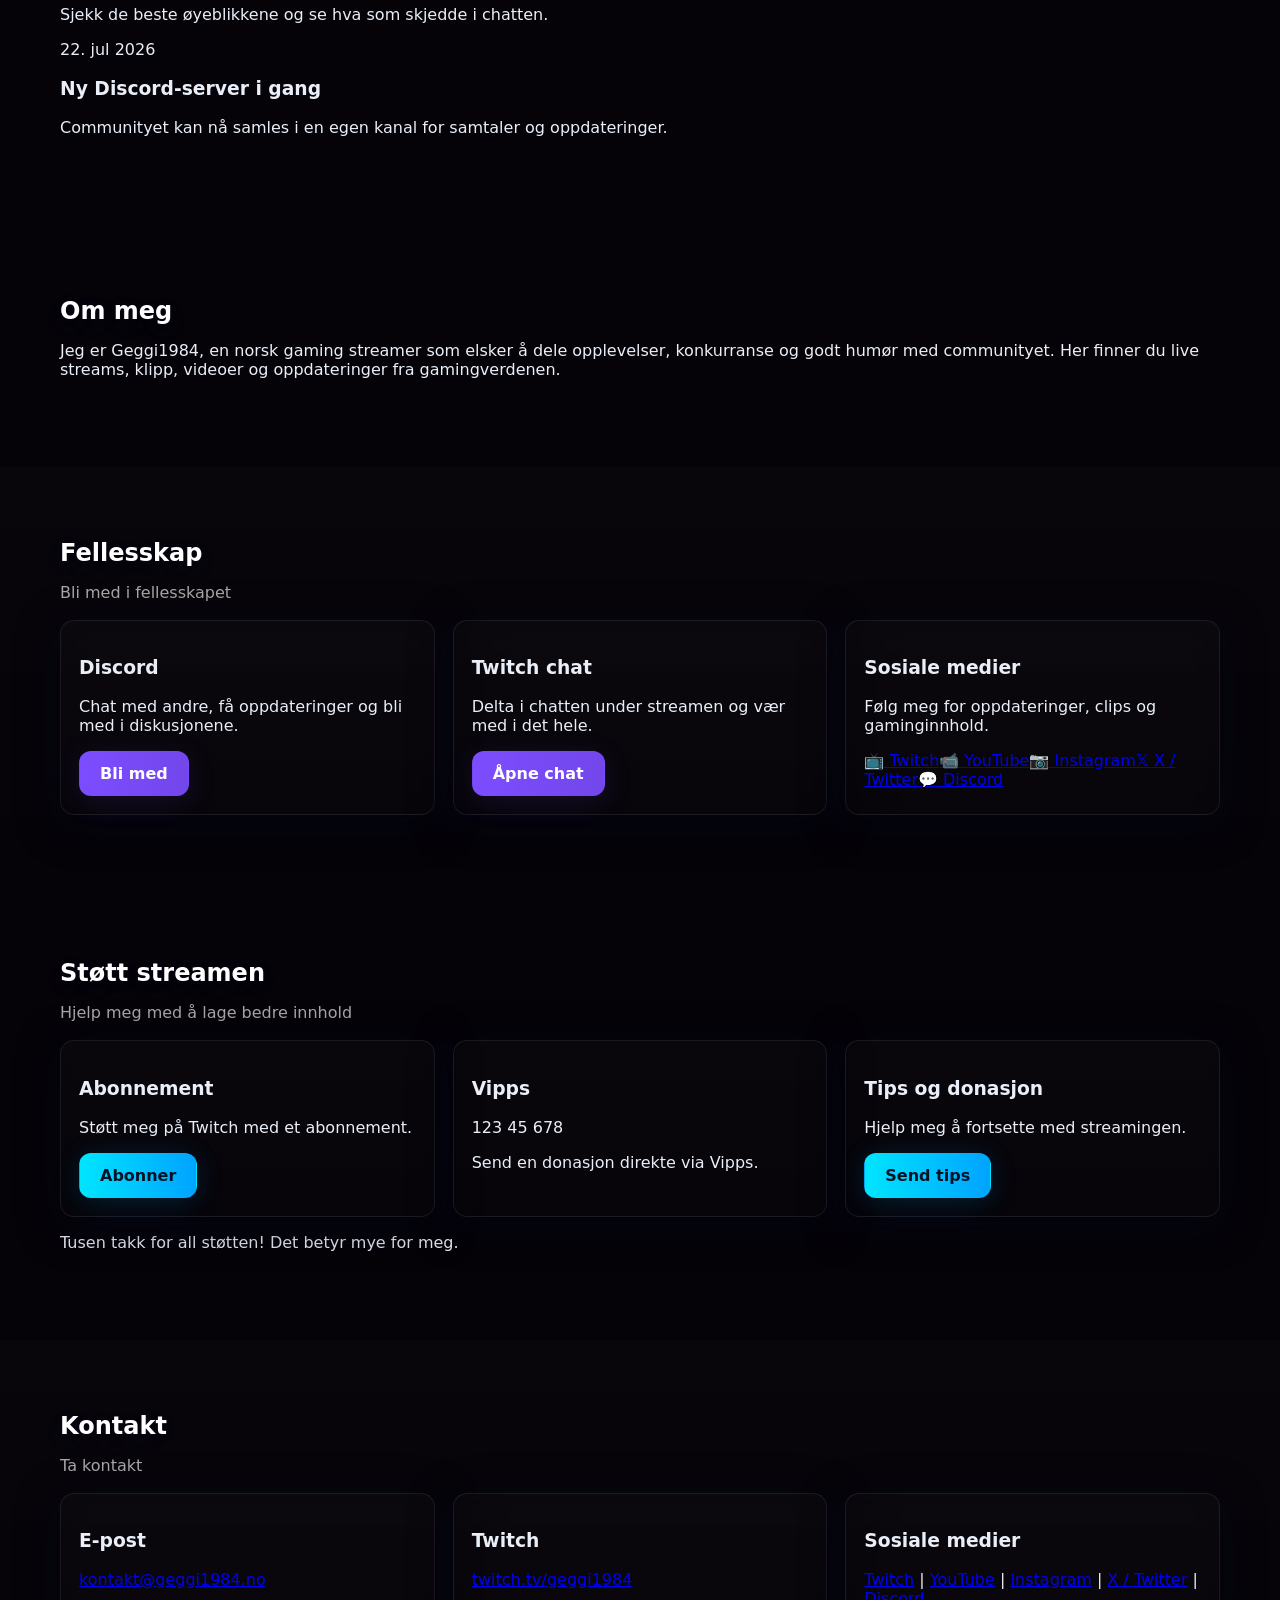
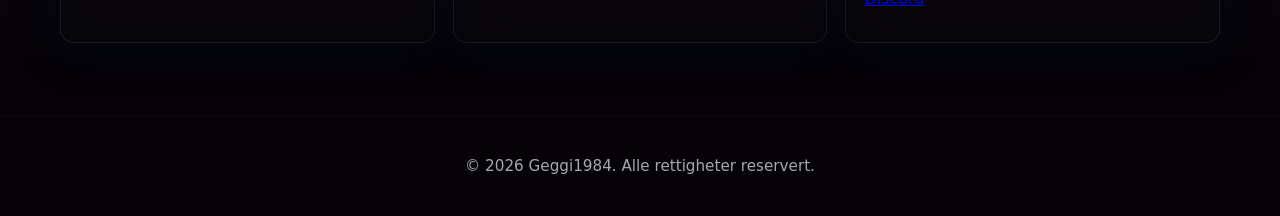
==== commit a83f0412: "Add editable content and language switch, and update index.html for dynamic streaming website conten" ====
--- a/index.html
+++ b/index.html
@@ -8,14 +8,12 @@
   <link rel="stylesheet" href="style.css">
 </head>
 <body>
-  <!-- Language Switcher -->
   <div class="language-switcher">
     <button class="lang-btn active" data-lang="no">Norsk</button>
     <span class="lang-divider">|</span>
     <button class="lang-btn" data-lang="en">English</button>
   </div>
 
-  <!-- Navigation -->
   <header class="header">
     <div class="container">
       <div class="header-content">
@@ -27,6 +25,7 @@
           <a href="#klipp" class="nav-link" data-i18n="nav.clips">Klipp</a>
           <a href="#videoer" class="nav-link" data-i18n="nav.videos">Videoer</a>
           <a href="#streamplan" class="nav-link" data-i18n="nav.schedule">Streamplan</a>
+          <a href="#nyheter" class="nav-link" data-i18n="nav.news">Nyheter</a>
           <a href="#om" class="nav-link" data-i18n="nav.about">Om meg</a>
           <a href="#fellesskap" class="nav-link" data-i18n="nav.community">Fellesskap</a>
           <a href="#stott" class="nav-link" data-i18n="nav.support">Støtt</a>
@@ -36,204 +35,178 @@
     </div>
   </header>
 
-  <!-- Hero Section -->
   <section id="hjem" class="hero">
     <div class="hero-background"></div>
     <div class="container">
       <div class="hero-content">
-        <h1 class="hero-title" data-i18n="hero.title">Hallo, jeg er Geggi1984</h1>
-        <p class="hero-subtitle" data-i18n="hero.subtitle">Norsk gaming streamer med kompetitiv gameplay og dedikert community</p>
+        <h1 class="hero-title" data-i18n="hero.title">Hei, jeg er Geggi1984</h1>
+        <p class="hero-subtitle" data-i18n="hero.subtitle">Norsk gaming streamer med energi, humor og community i fokus</p>
         <div class="hero-buttons">
           <a href="#direkte" class="btn btn-primary" data-i18n="hero.watchLive">🎮 Se direkte</a>
-          <a href="#stott" class="btn btn-secondary" data-i18n="hero.support">❤️ Støtt streamen</a>
-        </div>
-      </div>
-    </div>
-  </section>
-
-  <!-- Live Stream Section -->
+          <a href="#stott" class="btn btn-secondary" data-i18n="hero.support">❤️ Støtt meg</a>
+        </div>
+      </div>
+    </div>
+  </section>
+
   <section id="direkte" class="section">
     <div class="container">
-      <h2 class="section-title" data-i18n="live.title">Direkte Stream</h2>
-      
+      <h2 class="section-title" data-i18n="live.title">Direkte stream</h2>
       <div class="live-container">
         <div class="twitch-embed-container" id="twitchContainer">
-          <iframe src="https://twitch.tv/geggi1984/embed" height="500" width="100%" frameborder="0" scrolling="no" allowfullscreen="true"></iframe>
-        </div>
-        
+          <iframe src="https://player.twitch.tv/?channel=geggi1984&parent=localhost" height="500" width="100%" frameborder="0" scrolling="no" allowfullscreen="true"></iframe>
+        </div>
         <div class="live-info">
           <h3 class="info-title" data-i18n="live.watchOn">Se på Twitch</h3>
-          <p class="info-text" data-i18n="live.description">Følg Geggi1984 på Twitch for live gaming streams hver uke. Her finner du høyenergi gameplay, spennende øyeblikk og aktiv community interaksjon.</p>
-          <a href="https://www.twitch.tv/geggi1984" target="_blank" class="btn btn-primary" data-i18n="live.button">Åpne Twitch kanalen</a>
-          <a href="https://www.twitch.tv/geggi1984/subscribe" target="_blank" class="btn btn-secondary" data-i18n="live.subscribe">Abonner på kanalen</a>
-        </div>
-      </div>
-    </div>
-  </section>
-
-  <!-- Clips Section -->
+          <p class="info-text" data-i18n="live.description">Følg med live når jeg spiller, snakker med communityet og deler gaming-opplevelser.</p>
+          <a href="https://www.twitch.tv/geggi1984" target="_blank" class="btn btn-primary" data-i18n="live.button">Gå til Twitch</a>
+          <a href="https://www.twitch.tv/geggi1984/subscribe" target="_blank" class="btn btn-secondary" data-i18n="live.subscribe">Abonner</a>
+        </div>
+      </div>
+    </div>
+  </section>
+
   <section id="klipp" class="section alt-bg">
     <div class="container">
-      <h2 class="section-title" data-i18n="clips.title">Klipp</h2>
-      <p class="section-subtitle" data-i18n="clips.subtitle">De beste øyeblikkene fra mine streams</p>
-      
-      <div class="clips-grid" id="clipsGrid">
-        <!-- Klipp lastes inn fra content.js -->
-      </div>
-      
+      <h2 class="section-title" data-i18n="clips.title">Twitch-klipp</h2>
+      <p class="section-subtitle" data-i18n="clips.subtitle">De beste øyeblikkene fra streamene mine</p>
+      <div class="clips-grid" id="clipsGrid"></div>
       <div class="empty-state" id="clipsEmpty">
-        <p data-i18n="clips.empty">Ingen klipp ennå. Besøk Twitch-kanalen for å se hele streamene!</p>
-      </div>
-    </div>
-  </section>
-
-  <!-- Videos Section -->
+        <p data-i18n="clips.empty">Ingen klipp er lagt ut ennå. Besøk Twitch-kanalen for å se mer.</p>
+      </div>
+    </div>
+  </section>
+
   <section id="videoer" class="section">
     <div class="container">
       <h2 class="section-title" data-i18n="videos.title">Videoer</h2>
-      <p class="section-subtitle" data-i18n="videos.subtitle">YouTube highlights og gaming innhold</p>
-      
-      <div class="videos-grid" id="videosGrid">
-        <!-- Videoer lastes inn fra content.js -->
-      </div>
-      
+      <p class="section-subtitle" data-i18n="videos.subtitle">Highlights, guides og gaminginnhold</p>
+      <div class="videos-grid" id="videosGrid"></div>
       <div class="empty-state" id="videosEmpty">
-        <p data-i18n="videos.empty">Ingen videoer ennå. Abonner på YouTube-kanalen for oppdateringer!</p>
-        <a href="https://www.youtube.com/@geggi1984" target="_blank" class="btn btn-primary">YouTube kanal</a>
-      </div>
-    </div>
-  </section>
-
-  <!-- Stream Schedule Section -->
+        <p data-i18n="videos.empty">Ingen videoer lagt ut ennå.</p>
+      </div>
+    </div>
+  </section>
+
   <section id="streamplan" class="section alt-bg">
     <div class="container">
       <h2 class="section-title" data-i18n="schedule.title">Streamplan</h2>
-      <p class="section-subtitle" data-i18n="schedule.subtitle">Når streamer jeg?</p>
-      
-      <div class="schedule-grid" id="scheduleGrid">
-        <!-- Schedule lastes inn fra content.js -->
-      </div>
-      
+      <p class="section-subtitle" data-i18n="schedule.subtitle">Her ser du når jeg er live</p>
+      <div class="schedule-grid" id="scheduleGrid"></div>
       <div class="schedule-note">
-        <p data-i18n="schedule.note">Alle tider er i CET (Central European Time)</p>
-      </div>
-    </div>
-  </section>
-
-  <!-- About Section -->
+        <p data-i18n="schedule.note">Alle tider er i CET (Europe/Oslo)</p>
+      </div>
+    </div>
+  </section>
+
+  <section id="nyheter" class="section">
+    <div class="container">
+      <h2 class="section-title" data-i18n="news.title">Nyheter</h2>
+      <p class="section-subtitle" data-i18n="news.subtitle">Oppdateringer, highlights og status</p>
+      <div class="news-grid" id="newsGrid"></div>
+      <div class="empty-state" id="newsEmpty">
+        <p data-i18n="news.empty">Ingen nyheter oppdatert ennå.</p>
+      </div>
+    </div>
+  </section>
+
   <section id="om" class="section">
     <div class="container">
       <h2 class="section-title" data-i18n="about.title">Om meg</h2>
-      
       <div class="about-content">
-        <div class="about-text" id="aboutText">
-          <!-- Tekst lastes inn fra content.js -->
-        </div>
-      </div>
-    </div>
-  </section>
-
-  <!-- Community Section -->
+        <div class="about-text" id="aboutText"></div>
+      </div>
+    </div>
+  </section>
+
   <section id="fellesskap" class="section alt-bg">
     <div class="container">
       <h2 class="section-title" data-i18n="community.title">Fellesskap</h2>
-      <p class="section-subtitle" data-i18n="community.subtitle">Bli med i communityet</p>
-      
+      <p class="section-subtitle" data-i18n="community.subtitle">Bli med i fellesskapet</p>
+
       <div class="community-grid">
         <div class="community-card">
           <h3 data-i18n="community.discord">Discord</h3>
-          <p data-i18n="community.discordDesc">Chatt med andre gamere og få ping når jeg går live.</p>
-          <a href="#" class="btn btn-secondary" id="discordButton" data-i18n="community.joinDiscord">Bli medlem</a>
-        </div>
-        
+          <p data-i18n="community.discordDesc">Chat med andre, få oppdateringer og bli med i diskusjonene.</p>
+          <a href="#" class="btn btn-secondary" id="discordButton" data-i18n="community.joinDiscord">Bli med</a>
+        </div>
+
         <div class="community-card">
-          <h3 data-i18n="community.twitch">Twitch Chat</h3>
-          <p data-i18n="community.twitchDesc">Aktiv chat under hver stream. Vær en del av communityet!</p>
+          <h3 data-i18n="community.twitch">Twitch chat</h3>
+          <p data-i18n="community.twitchDesc">Delta i chatten under streamen og vær med i det hele.</p>
           <a href="https://www.twitch.tv/geggi1984/chat" target="_blank" class="btn btn-secondary" data-i18n="community.openChat">Åpne chat</a>
         </div>
-        
+
         <div class="community-card">
-          <h3 data-i18n="community.social">Sosiale Medier</h3>
-          <p data-i18n="community.socialDesc">Følg for daglige oppdateringer og gaming innhold.</p>
-          <div class="social-links" id="socialLinks">
-            <!-- Sosiale linker lastes inn fra content.js -->
-          </div>
-        </div>
-      </div>
-    </div>
-  </section>
-
-  <!-- Support Section -->
+          <h3 data-i18n="community.social">Sosiale medier</h3>
+          <p data-i18n="community.socialDesc">Følg meg for oppdateringer, clips og gaminginnhold.</p>
+          <div class="social-links" id="socialLinks"></div>
+        </div>
+      </div>
+    </div>
+  </section>
+
   <section id="stott" class="section">
     <div class="container">
       <h2 class="section-title" data-i18n="support.title">Støtt streamen</h2>
       <p class="section-subtitle" data-i18n="support.subtitle">Hjelp meg med å lage bedre innhold</p>
-      
+
       <div class="support-grid">
         <div class="support-card">
           <h3 data-i18n="support.twitch">Abonnement</h3>
-          <p data-i18n="support.twitchDesc">Abonner på Twitch-kanalen for eksklusivt innhold og støtte.</p>
+          <p data-i18n="support.twitchDesc">Støtt meg på Twitch med et abonnement.</p>
           <a href="https://www.twitch.tv/geggi1984/subscribe" target="_blank" class="btn btn-primary" data-i18n="support.subscribe">Abonner</a>
         </div>
-        
+
         <div class="support-card">
           <h3 data-i18n="support.vipps">Vipps</h3>
-          <p class="vipps-number" id="vippsNumber">
-            <!-- Vipps nummer lastes inn fra content.js -->
-          </p>
+          <p class="vipps-number" id="vippsNumber">123 45 678</p>
           <p data-i18n="support.vippsDesc">Send en donasjon direkte via Vipps.</p>
         </div>
-        
+
         <div class="support-card">
-          <h3 data-i18n="support.tips">Tips og Donasjon</h3>
-          <p data-i18n="support.tipsDesc">Støtt streamingen gjennom Twitch tips eller andre kanaler.</p>
-          <a href="https://www.twitch.tv/geggi1984" target="_blank" class="btn btn-primary" data-i18n="support.donate">Send Tips</a>
-        </div>
-      </div>
-      
+          <h3 data-i18n="support.tips">Tips og donasjon</h3>
+          <p data-i18n="support.tipsDesc">Hjelp meg å fortsette med streamingen.</p>
+          <a href="https://www.twitch.tv/geggi1984" target="_blank" class="btn btn-primary" data-i18n="support.donate">Send tips</a>
+        </div>
+      </div>
+
       <div class="support-note">
-        <p data-i18n="support.thanks">Tusen takk for all støtten! Det betyr alt for meg og hjelper meg å lage enda bedre innhold.</p>
-      </div>
-    </div>
-  </section>
-
-  <!-- Contact Section -->
+        <p data-i18n="support.thanks">Tusen takk for all støtten! Det betyr mye for meg.</p>
+      </div>
+    </div>
+  </section>
+
   <section id="kontakt" class="section alt-bg">
     <div class="container">
       <h2 class="section-title" data-i18n="contact.title">Kontakt</h2>
-      <p class="section-subtitle" data-i18n="contact.subtitle">Get in touch</p>
-      
+      <p class="section-subtitle" data-i18n="contact.subtitle">Ta kontakt</p>
+
       <div class="contact-grid">
         <div class="contact-card">
           <h3 data-i18n="contact.email">E-post</h3>
-          <p id="emailContact">
-            <!-- E-post lastes inn fra content.js -->
-          </p>
-        </div>
-        
+          <p id="emailContact"></p>
+        </div>
+
         <div class="contact-card">
           <h3 data-i18n="contact.twitch">Twitch</h3>
           <p><a href="https://www.twitch.tv/geggi1984" target="_blank">twitch.tv/geggi1984</a></p>
         </div>
-        
+
         <div class="contact-card">
-          <h3 data-i18n="contact.social">Sosiale Medier</h3>
-          <p id="contactSocial">
-            <!-- Sosiale medier lastes inn fra content.js -->
-          </p>
-        </div>
-      </div>
-    </div>
-  </section>
-
-  <!-- Footer -->
+          <h3 data-i18n="contact.social">Sosiale medier</h3>
+          <p id="contactSocial"></p>
+        </div>
+      </div>
+    </div>
+  </section>
+
   <footer class="footer">
     <div class="container">
-      <p>&copy; 2024 Geggi1984. <span data-i18n="footer.rights">Alle rettigheter reservert.</span></p>
+      <p>&copy; 2026 Geggi1984. <span data-i18n="footer.rights">Alle rettigheter reservert.</span></p>
     </div>
   </footer>
 
-  <!-- Scripts -->
   <script src="content.js"></script>
   <script src="script.js"></script>
 </body>
--- a/style.css
+++ b/style.css
@@ -0,0 +1,114 @@
+/* style.css — Modern 2026 streaming redesign
+   - Cinematic gradient background, neon glows, glassmorphism, animated borders
+   - Smooth reveal animations, responsive layout and hover/tilt effects
+   - Keep all HTML structure and Norwegian copy intact
+*/
+:root{
+  --bg:#050308;
+  --surface: rgba(255,255,255,0.04);
+  --glass: rgba(255,255,255,0.06);
+  --muted: rgba(255,255,255,0.65);
+  --accent-1: #7c4dff; /* purple */
+  --accent-2: #00e5ff; /* cyan */
+  --accent-3: #00a3ff; /* electric blue */
+  --glass-border: rgba(255,255,255,0.08);
+  --max-width:1200px;
+  --radius:14px;
+  --transition:400ms cubic-bezier(.2,.9,.25,1);
+  font-synthesis: none;
+}
+*{box-sizing:border-box}
+html,body{height:100%}
+body{
+  margin:0;
+  font-family:Inter, ui-sans-serif, system-ui, -apple-system, "Segoe UI", Roboto, "Helvetica Neue", Arial;
+  color:#e9eef8;
+  background:var(--bg);
+  -webkit-font-smoothing:antialiased;
+  -moz-osx-font-smoothing:grayscale;
+  overflow-x:hidden;
+}
+.container{max-width:var(--max-width);margin:0 auto;padding:0 20px}
+.header{position:sticky;top:0;z-index:60;padding:18px 0;background:linear-gradient(180deg,rgba(0,0,0,0.18),rgba(0,0,0,0.06));backdrop-filter:blur(8px);border-bottom:1px solid rgba(255,255,255,0.02)}
+.header-content{display:flex;align-items:center;justify-content:space-between}
+.logo{font-weight:800;font-size:1.05rem;color:var(--accent-1);text-decoration:none;display:inline-flex;align-items:center;gap:10px}
+.logo::before{content:"";width:12px;height:12px;border-radius:3px;background:linear-gradient(90deg,var(--accent-1),var(--accent-2));box-shadow:0 0 12px rgba(124,77,255,0.55)}
+.nav{display:flex;gap:14px;align-items:center}
+.nav-link{color:var(--muted);text-decoration:none;padding:8px 12px;border-radius:10px;font-weight:600;transition:all var(--transition)}
+.nav-link:hover{color:#fff;background:linear-gradient(90deg,rgba(124,77,255,0.08),rgba(0,165,255,0.06));transform:translateY(-2px);box-shadow:0 6px 24px rgba(0,0,0,0.45)}
+.mobile-menu-toggle{display:none;background:transparent;border:0;color:var(--muted);font-size:1.25rem}
+.language-switcher{position:fixed;right:18px;top:18px;z-index:70;background:transparent;color:var(--muted);display:flex;align-items:center;gap:8px}
+.lang-btn{background:transparent;border:0;color:var(--muted);cursor:pointer;padding:6px;border-radius:8px}
+.lang-btn.active{color:#fff}
+
+/* Hero */
+.hero{position:relative;min-height:88vh;display:flex;align-items:center;padding:80px 0;overflow:hidden}
+.hero-background{position:absolute;inset:0;z-index:0;pointer-events:none}
+/* hero content sits above animated background */
+.hero-content{position:relative;z-index:5;max-width:980px;padding:60px;border-radius:18px}
+.hero-title{font-size:clamp(2rem,6vw,4rem);margin:0 0 12px;font-weight:900;letter-spacing:-1px;line-height:1}
+.hero-subtitle{color:var(--muted);font-size:1.05rem;margin-bottom:18px}
+.hero-buttons{display:flex;gap:12px}
+.btn{display:inline-flex;align-items:center;gap:10px;padding:12px 20px;border-radius:12px;border:1px solid transparent;text-decoration:none;font-weight:700;cursor:pointer;transition:all var(--transition)}
+.btn-primary{background:linear-gradient(90deg,var(--accent-2),var(--accent-3));color:#061225;box-shadow:0 6px 30px rgba(0,163,255,0.12),0 0 36px rgba(0,165,255,0.06)}
+.btn-secondary{background:linear-gradient(90deg,var(--accent-1),rgba(124,77,255,0.92));color:#fff;box-shadow:0 6px 30px rgba(124,77,255,0.12)}
+.btn:hover{transform:translateY(-4px)}
+
+/* Neon headings & glass cards */
+.section{padding:72px 0}
+.section-title{font-size:1.5rem;margin:0 0 8px;font-weight:800;color:#fff;text-shadow:0 6px 28px rgba(0,163,255,0.08),0 0 12px rgba(124,77,255,0.06)}
+.section-subtitle{color:var(--muted);margin-bottom:18px}
+.alt-bg{background:linear-gradient(180deg,rgba(255,255,255,0.01),transparent)}
+
+.card, .community-card, .support-card, .contact-card{background:linear-gradient(180deg, rgba(255,255,255,0.02), rgba(255,255,255,0.01));border-radius:14px;padding:18px;border:1px solid var(--glass-border);backdrop-filter:blur(10px);box-shadow:0 8px 40px rgba(2,6,23,0.6);transition:transform var(--transition),box-shadow var(--transition)}
+.card:hover, .community-card:hover, .support-card:hover, .contact-card:hover{transform:translateY(-8px);box-shadow:0 20px 60px rgba(2,6,23,0.7)}
+
+/* Grids */
+.clips-grid, .videos-grid, .community-grid, .support-grid, .contact-grid{display:grid;gap:18px}
+.clips-grid{grid-template-columns:repeat(auto-fit,minmax(220px,1fr))}
+.community-grid{grid-template-columns:repeat(auto-fit,minmax(250px,1fr))}
+.support-grid{grid-template-columns:repeat(auto-fit,minmax(220px,1fr))}
+.contact-grid{grid-template-columns:repeat(auto-fit,minmax(220px,1fr))}
+
+/* Live container */
+.live-container{display:grid;grid-template-columns:1fr 360px;gap:22px;align-items:start}
+.twitch-embed-container{border-radius:12px;overflow:hidden;border:1px solid rgba(255,255,255,0.04);box-shadow:0 10px 40px rgba(0,0,0,0.6)}
+.live-info .btn{width:100%;display:block}
+
+/* Fancy animated gradient border for cards */
+.animated-border{position:relative;border-radius:var(--radius);overflow:hidden}
+.animated-border::before{content:"";position:absolute;inset:-2px;background:linear-gradient(120deg,var(--accent-1),var(--accent-2),var(--accent-3));filter:blur(18px);opacity:0.9;z-index:0;animation:shimmer 6s linear infinite}
+.animated-border > *{position:relative;z-index:2}
+@keyframes shimmer{0%{transform:rotate(0deg)}50%{transform:rotate(120deg)}100%{transform:rotate(360deg)}}
+
+/* Neon glow headings */
+.h-glow{color:#fff;text-shadow:0 6px 30px rgba(0,163,255,0.14),0 0 32px rgba(124,77,255,0.14)}
+
+/* Reveal animations */
+.reveal{opacity:0;transform:translateY(18px) scale(.995);transition:opacity 700ms cubic-bezier(.2,.9,.25,1),transform 700ms cubic-bezier(.2,.9,.25,1)}
+.reveal.in-view{opacity:1;transform:none}
+
+/* Tilt effect */
+.tilt{transform-style:preserve-3d;will-change:transform}
+.tilt-inner{transition:transform 300ms var(--transition);}
+
+/* Footer */
+.footer{padding:26px 0;color:var(--muted);text-align:center;font-size:0.95rem;border-top:1px solid rgba(255,255,255,0.02);background:linear-gradient(180deg,transparent,rgba(0,0,0,0.04))}
+
+/* Responsive */
+@media (max-width:980px){
+  .live-container{grid-template-columns:1fr}
+  .nav{display:none}
+  .mobile-menu-toggle{display:inline-block}
+  .hero{min-height:72vh;padding:48px 0}
+}
+@media (prefers-reduced-motion:reduce){
+  *{animation:none !important;transition:none !important}
+}
+
+/* Utility */
+.small{font-size:.95rem;color:var(--muted)}
+.center{display:flex;align-items:center;justify-content:center}
+
+/* Make sure embedded iframe is responsive */
+.twitch-embed-container iframe{display:block;width:100%;height:100%;min-height:280px;border:0}
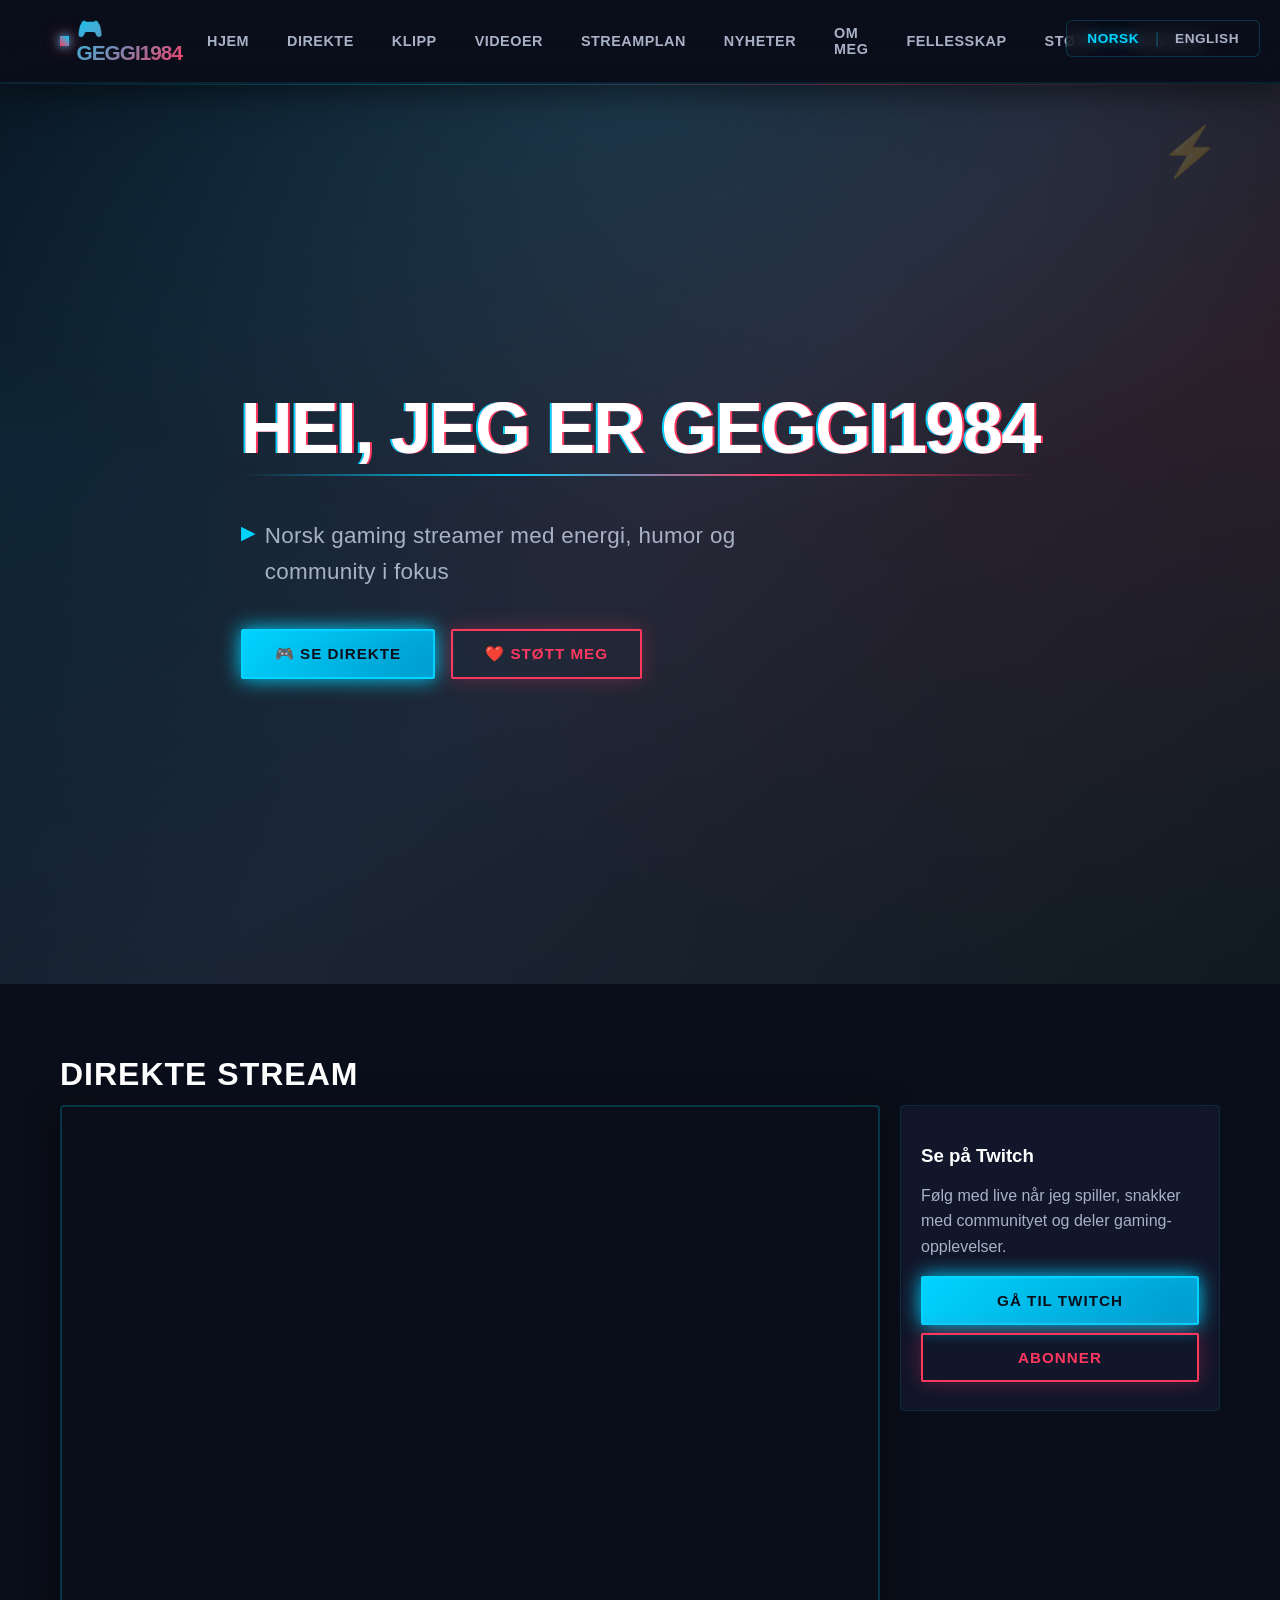
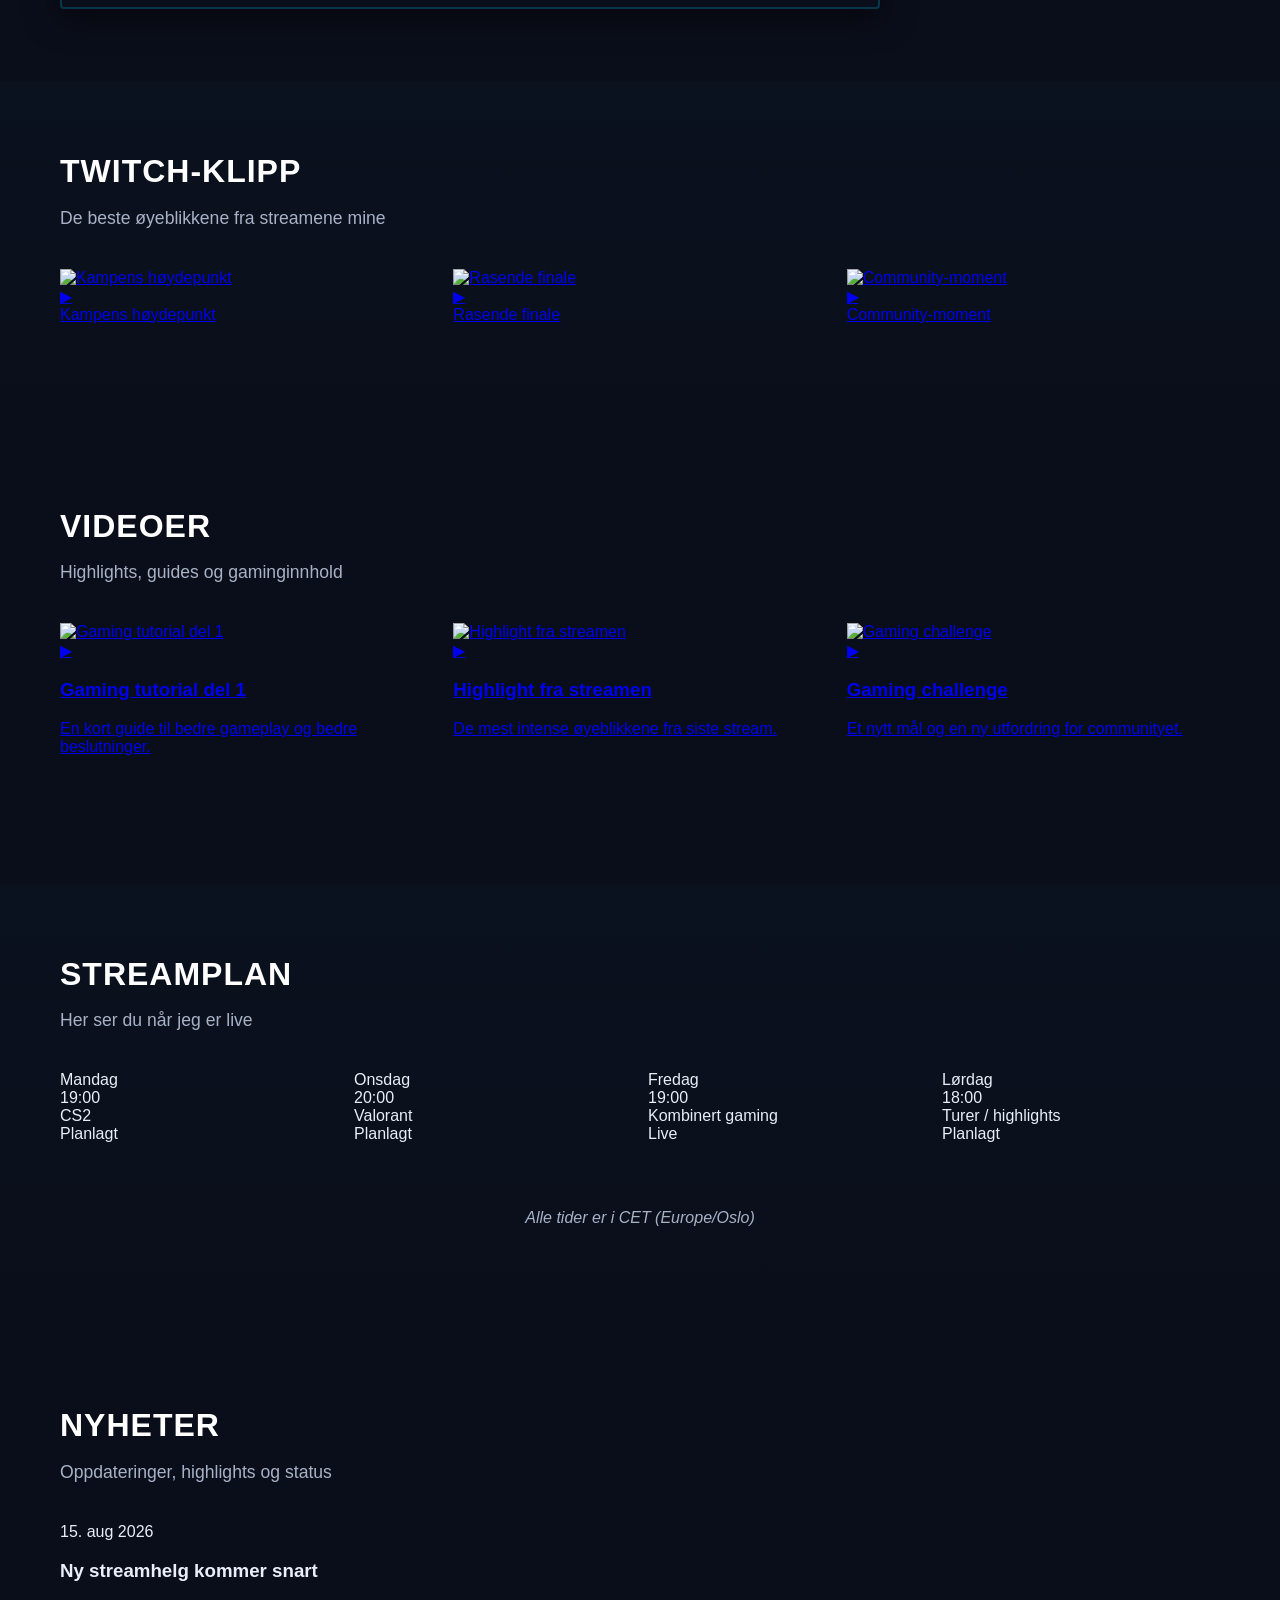
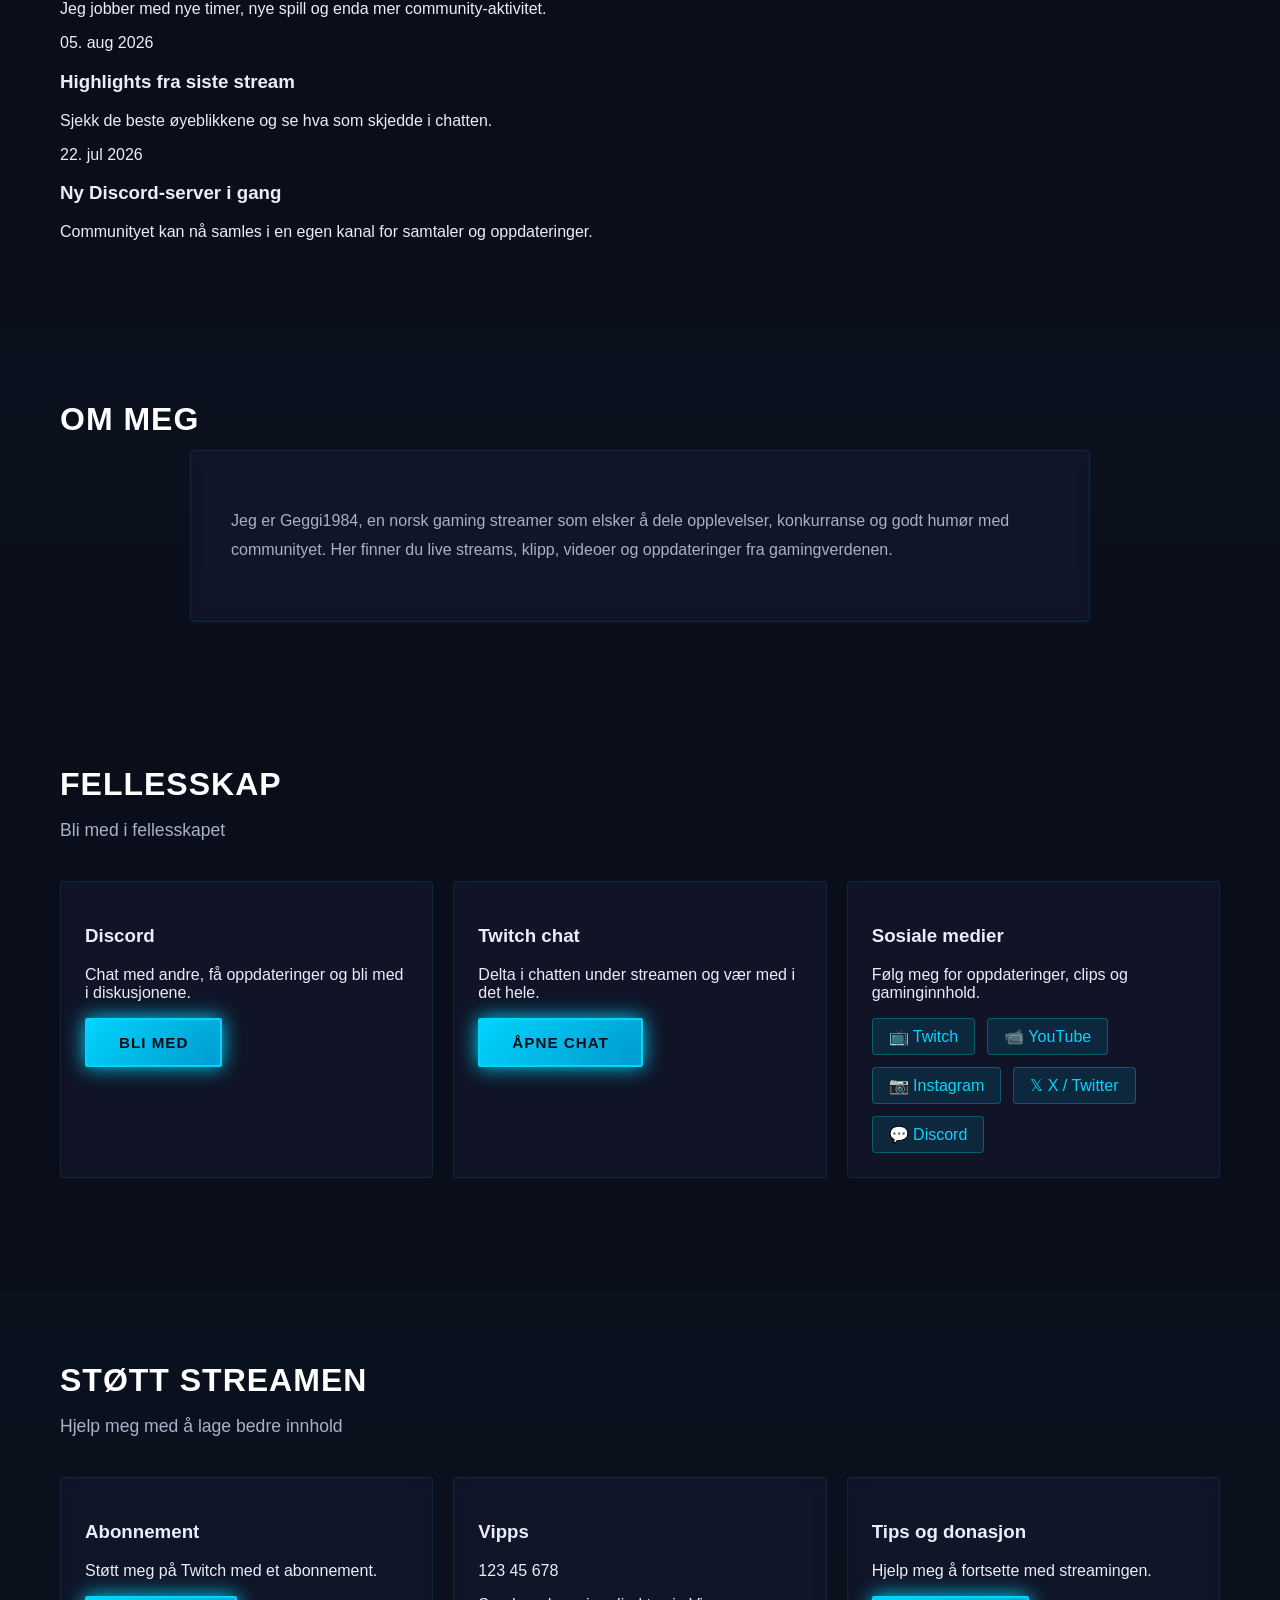
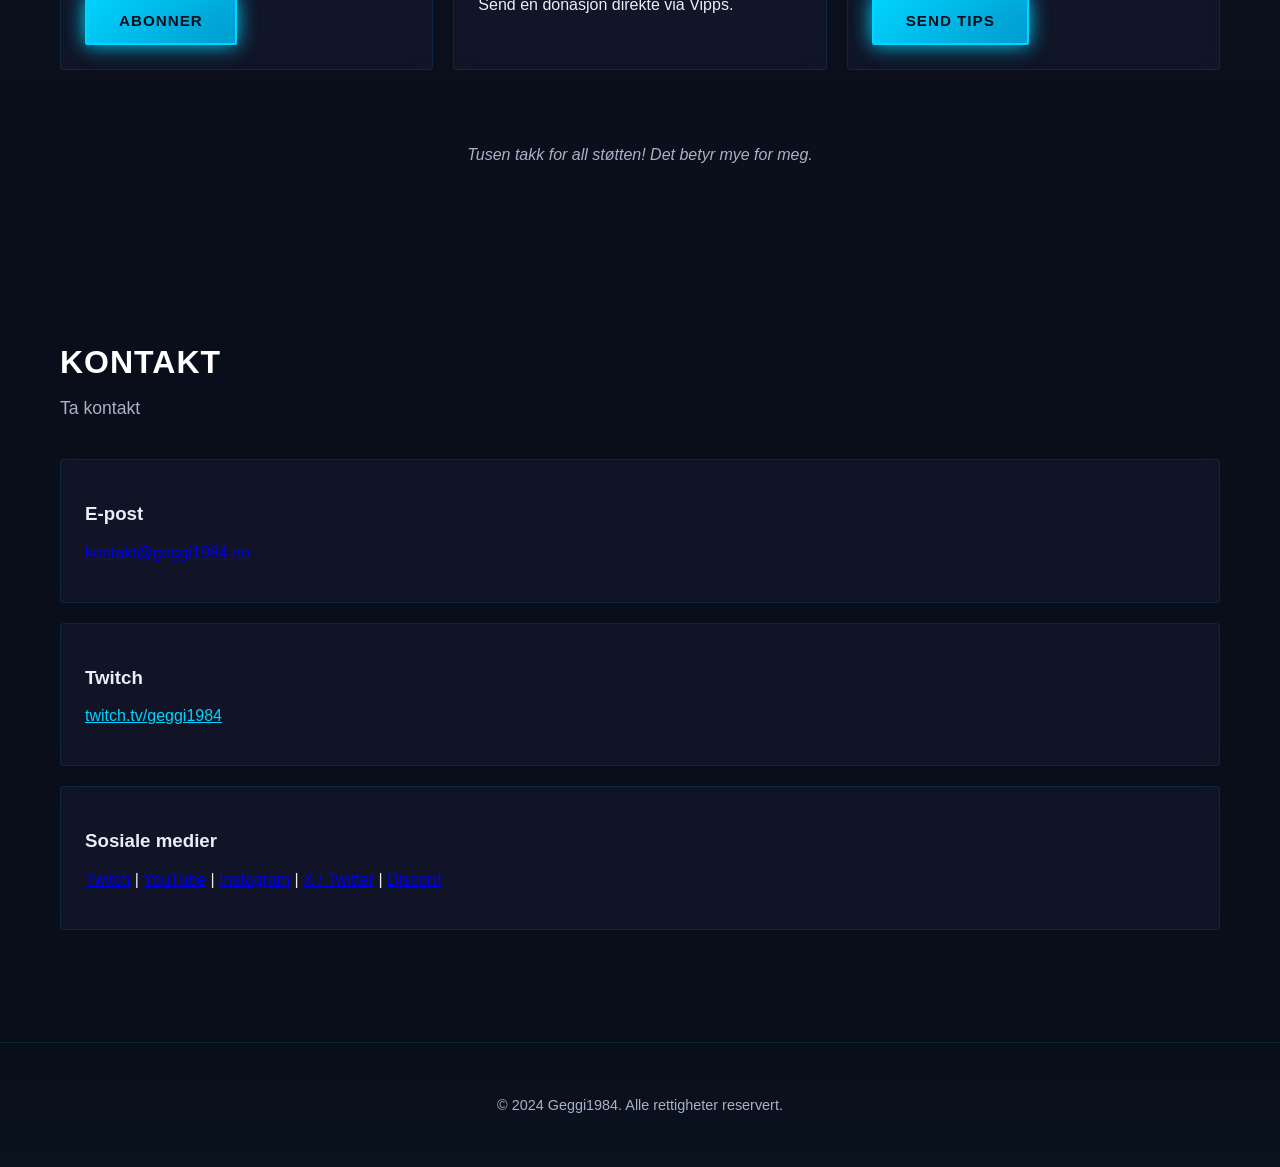
==== commit 00c87edb: "Redesign hero section with gaming streamer aesthetic - FPS/Call of Duty inspired with Norwegian iden" ====
--- a/index.html
+++ b/index.html
@@ -39,7 +39,7 @@
     <div class="hero-background"></div>
     <div class="container">
       <div class="hero-content">
-        <h1 class="hero-title" data-i18n="hero.title">Hei, jeg er Geggi1984</h1>
+        <h1 class="hero-title" data-text="Hei, jeg er Geggi1984" data-i18n="hero.title">Hei, jeg er Geggi1984</h1>
         <p class="hero-subtitle" data-i18n="hero.subtitle">Norsk gaming streamer med energi, humor og community i fokus</p>
         <div class="hero-buttons">
           <a href="#direkte" class="btn btn-primary" data-i18n="hero.watchLive">🎮 Se direkte</a>
@@ -102,15 +102,15 @@
   <section id="nyheter" class="section">
     <div class="container">
       <h2 class="section-title" data-i18n="news.title">Nyheter</h2>
-      <p class="section-subtitle" data-i18n="news.subtitle">Oppdateringer, highlights og status</p>
+      <p class="section-subtitle" data-i18n="news.subtitle">Oppdateringer og nyheter</p>
       <div class="news-grid" id="newsGrid"></div>
       <div class="empty-state" id="newsEmpty">
-        <p data-i18n="news.empty">Ingen nyheter oppdatert ennå.</p>
-      </div>
-    </div>
-  </section>
-
-  <section id="om" class="section">
+        <p data-i18n="news.empty">Ingen nyheter lagt ut ennå.</p>
+      </div>
+    </div>
+  </section>
+
+  <section id="om" class="section alt-bg">
     <div class="container">
       <h2 class="section-title" data-i18n="about.title">Om meg</h2>
       <div class="about-content">
@@ -119,24 +119,21 @@
     </div>
   </section>
 
-  <section id="fellesskap" class="section alt-bg">
+  <section id="fellesskap" class="section">
     <div class="container">
       <h2 class="section-title" data-i18n="community.title">Fellesskap</h2>
       <p class="section-subtitle" data-i18n="community.subtitle">Bli med i fellesskapet</p>
-
       <div class="community-grid">
         <div class="community-card">
           <h3 data-i18n="community.discord">Discord</h3>
           <p data-i18n="community.discordDesc">Chat med andre, få oppdateringer og bli med i diskusjonene.</p>
-          <a href="#" class="btn btn-secondary" id="discordButton" data-i18n="community.joinDiscord">Bli med</a>
-        </div>
-
+          <a href="#" class="btn btn-primary" id="discordButton" data-i18n="community.joinDiscord">Bli med</a>
+        </div>
         <div class="community-card">
-          <h3 data-i18n="community.twitch">Twitch chat</h3>
+          <h3 data-i18n="community.twitch">Twitch Chat</h3>
           <p data-i18n="community.twitchDesc">Delta i chatten under streamen og vær med i det hele.</p>
-          <a href="https://www.twitch.tv/geggi1984/chat" target="_blank" class="btn btn-secondary" data-i18n="community.openChat">Åpne chat</a>
-        </div>
-
+          <a href="https://www.twitch.tv/geggi1984/chat" target="_blank" class="btn btn-primary" data-i18n="community.openChat">Åpne chat</a>
+        </div>
         <div class="community-card">
           <h3 data-i18n="community.social">Sosiale medier</h3>
           <p data-i18n="community.socialDesc">Følg meg for oppdateringer, clips og gaminginnhold.</p>
@@ -146,53 +143,46 @@
     </div>
   </section>
 
-  <section id="stott" class="section">
+  <section id="stott" class="section alt-bg">
     <div class="container">
       <h2 class="section-title" data-i18n="support.title">Støtt streamen</h2>
-      <p class="section-subtitle" data-i18n="support.subtitle">Hjelp meg med å lage bedre innhold</p>
-
+      <p class="section-subtitle" data-i18n="support.subtitle">Hjelp meg å lage bedre innhold</p>
       <div class="support-grid">
         <div class="support-card">
           <h3 data-i18n="support.twitch">Abonnement</h3>
           <p data-i18n="support.twitchDesc">Støtt meg på Twitch med et abonnement.</p>
           <a href="https://www.twitch.tv/geggi1984/subscribe" target="_blank" class="btn btn-primary" data-i18n="support.subscribe">Abonner</a>
         </div>
-
         <div class="support-card">
           <h3 data-i18n="support.vipps">Vipps</h3>
-          <p class="vipps-number" id="vippsNumber">123 45 678</p>
+          <p class="vipps-number" id="vippsNumber"></p>
           <p data-i18n="support.vippsDesc">Send en donasjon direkte via Vipps.</p>
         </div>
-
         <div class="support-card">
           <h3 data-i18n="support.tips">Tips og donasjon</h3>
           <p data-i18n="support.tipsDesc">Hjelp meg å fortsette med streamingen.</p>
           <a href="https://www.twitch.tv/geggi1984" target="_blank" class="btn btn-primary" data-i18n="support.donate">Send tips</a>
         </div>
       </div>
-
-      <div class="support-note">
+      <div class="schedule-note">
         <p data-i18n="support.thanks">Tusen takk for all støtten! Det betyr mye for meg.</p>
       </div>
     </div>
   </section>
 
-  <section id="kontakt" class="section alt-bg">
+  <section id="kontakt" class="section">
     <div class="container">
       <h2 class="section-title" data-i18n="contact.title">Kontakt</h2>
       <p class="section-subtitle" data-i18n="contact.subtitle">Ta kontakt</p>
-
       <div class="contact-grid">
         <div class="contact-card">
           <h3 data-i18n="contact.email">E-post</h3>
           <p id="emailContact"></p>
         </div>
-
         <div class="contact-card">
           <h3 data-i18n="contact.twitch">Twitch</h3>
-          <p><a href="https://www.twitch.tv/geggi1984" target="_blank">twitch.tv/geggi1984</a></p>
-        </div>
-
+          <p><a href="https://www.twitch.tv/geggi1984" target="_blank" style="color: #00d4ff;">twitch.tv/geggi1984</a></p>
+        </div>
         <div class="contact-card">
           <h3 data-i18n="contact.social">Sosiale medier</h3>
           <p id="contactSocial"></p>
@@ -203,7 +193,7 @@
 
   <footer class="footer">
     <div class="container">
-      <p>&copy; 2026 Geggi1984. <span data-i18n="footer.rights">Alle rettigheter reservert.</span></p>
+      <p>&copy; 2024 Geggi1984. <span data-i18n="footer.rights">Alle rettigheter reservert.</span></p>
     </div>
   </footer>
 
--- a/style.css
+++ b/style.css
@@ -1,114 +1,825 @@
-/* style.css — Modern 2026 streaming redesign
-   - Cinematic gradient background, neon glows, glassmorphism, animated borders
-   - Smooth reveal animations, responsive layout and hover/tilt effects
-   - Keep all HTML structure and Norwegian copy intact
+/* GEGGI1984 - GAMING STREAMER HERO
+   FPS/Call of Duty inspired with Norwegian Nordic aesthetics
+   Storm, lightning, and Viking-inspired design elements
 */
-:root{
-  --bg:#050308;
-  --surface: rgba(255,255,255,0.04);
-  --glass: rgba(255,255,255,0.06);
-  --muted: rgba(255,255,255,0.65);
-  --accent-1: #7c4dff; /* purple */
-  --accent-2: #00e5ff; /* cyan */
-  --accent-3: #00a3ff; /* electric blue */
-  --glass-border: rgba(255,255,255,0.08);
-  --max-width:1200px;
-  --radius:14px;
-  --transition:400ms cubic-bezier(.2,.9,.25,1);
+
+:root {
+  --dark-bg: #0a0e1a;
+  --dark-secondary: #1a1f2e;
+  --red-accent: #e63946;
+  --blue-accent: #457b9d;
+  --white-accent: #f1faee;
+  --neon-red: #ff3860;
+  --neon-blue: #00d4ff;
+  --storm-dark: #0f1419;
+  --glow-blue: rgba(0, 212, 255, 0.4);
+  --glow-red: rgba(230, 57, 70, 0.3);
+  --transition: 0.35s cubic-bezier(0.23, 1, 0.320, 1);
   font-synthesis: none;
 }
-*{box-sizing:border-box}
-html,body{height:100%}
-body{
-  margin:0;
-  font-family:Inter, ui-sans-serif, system-ui, -apple-system, "Segoe UI", Roboto, "Helvetica Neue", Arial;
-  color:#e9eef8;
-  background:var(--bg);
-  -webkit-font-smoothing:antialiased;
-  -moz-osx-font-smoothing:grayscale;
-  overflow-x:hidden;
-}
-.container{max-width:var(--max-width);margin:0 auto;padding:0 20px}
-.header{position:sticky;top:0;z-index:60;padding:18px 0;background:linear-gradient(180deg,rgba(0,0,0,0.18),rgba(0,0,0,0.06));backdrop-filter:blur(8px);border-bottom:1px solid rgba(255,255,255,0.02)}
-.header-content{display:flex;align-items:center;justify-content:space-between}
-.logo{font-weight:800;font-size:1.05rem;color:var(--accent-1);text-decoration:none;display:inline-flex;align-items:center;gap:10px}
-.logo::before{content:"";width:12px;height:12px;border-radius:3px;background:linear-gradient(90deg,var(--accent-1),var(--accent-2));box-shadow:0 0 12px rgba(124,77,255,0.55)}
-.nav{display:flex;gap:14px;align-items:center}
-.nav-link{color:var(--muted);text-decoration:none;padding:8px 12px;border-radius:10px;font-weight:600;transition:all var(--transition)}
-.nav-link:hover{color:#fff;background:linear-gradient(90deg,rgba(124,77,255,0.08),rgba(0,165,255,0.06));transform:translateY(-2px);box-shadow:0 6px 24px rgba(0,0,0,0.45)}
-.mobile-menu-toggle{display:none;background:transparent;border:0;color:var(--muted);font-size:1.25rem}
-.language-switcher{position:fixed;right:18px;top:18px;z-index:70;background:transparent;color:var(--muted);display:flex;align-items:center;gap:8px}
-.lang-btn{background:transparent;border:0;color:var(--muted);cursor:pointer;padding:6px;border-radius:8px}
-.lang-btn.active{color:#fff}
-
-/* Hero */
-.hero{position:relative;min-height:88vh;display:flex;align-items:center;padding:80px 0;overflow:hidden}
-.hero-background{position:absolute;inset:0;z-index:0;pointer-events:none}
-/* hero content sits above animated background */
-.hero-content{position:relative;z-index:5;max-width:980px;padding:60px;border-radius:18px}
-.hero-title{font-size:clamp(2rem,6vw,4rem);margin:0 0 12px;font-weight:900;letter-spacing:-1px;line-height:1}
-.hero-subtitle{color:var(--muted);font-size:1.05rem;margin-bottom:18px}
-.hero-buttons{display:flex;gap:12px}
-.btn{display:inline-flex;align-items:center;gap:10px;padding:12px 20px;border-radius:12px;border:1px solid transparent;text-decoration:none;font-weight:700;cursor:pointer;transition:all var(--transition)}
-.btn-primary{background:linear-gradient(90deg,var(--accent-2),var(--accent-3));color:#061225;box-shadow:0 6px 30px rgba(0,163,255,0.12),0 0 36px rgba(0,165,255,0.06)}
-.btn-secondary{background:linear-gradient(90deg,var(--accent-1),rgba(124,77,255,0.92));color:#fff;box-shadow:0 6px 30px rgba(124,77,255,0.12)}
-.btn:hover{transform:translateY(-4px)}
-
-/* Neon headings & glass cards */
-.section{padding:72px 0}
-.section-title{font-size:1.5rem;margin:0 0 8px;font-weight:800;color:#fff;text-shadow:0 6px 28px rgba(0,163,255,0.08),0 0 12px rgba(124,77,255,0.06)}
-.section-subtitle{color:var(--muted);margin-bottom:18px}
-.alt-bg{background:linear-gradient(180deg,rgba(255,255,255,0.01),transparent)}
-
-.card, .community-card, .support-card, .contact-card{background:linear-gradient(180deg, rgba(255,255,255,0.02), rgba(255,255,255,0.01));border-radius:14px;padding:18px;border:1px solid var(--glass-border);backdrop-filter:blur(10px);box-shadow:0 8px 40px rgba(2,6,23,0.6);transition:transform var(--transition),box-shadow var(--transition)}
-.card:hover, .community-card:hover, .support-card:hover, .contact-card:hover{transform:translateY(-8px);box-shadow:0 20px 60px rgba(2,6,23,0.7)}
+
+* {
+  box-sizing: border-box;
+}
+
+html, body {
+  height: 100%;
+}
+
+body {
+  margin: 0;
+  font-family: 'Inter', -apple-system, BlinkMacSystemFont, 'Segoe UI', Roboto, 'Helvetica Neue', Arial, sans-serif;
+  color: #e9eef8;
+  background: var(--dark-bg);
+  -webkit-font-smoothing: antialiased;
+  -moz-osx-font-smoothing: grayscale;
+  overflow-x: hidden;
+}
+
+.container {
+  max-width: 1200px;
+  margin: 0 auto;
+  padding: 0 20px;
+}
+
+/* HEADER - GAMING OVERLAY STYLE */
+.header {
+  position: sticky;
+  top: 0;
+  z-index: 60;
+  padding: 16px 0;
+  background: linear-gradient(180deg, rgba(10, 14, 26, 0.95), rgba(10, 14, 26, 0.7));
+  backdrop-filter: blur(10px);
+  border-bottom: 2px solid rgba(0, 212, 255, 0.1);
+  box-shadow: 0 8px 32px rgba(0, 0, 0, 0.5);
+}
+
+.header-content {
+  display: flex;
+  align-items: center;
+  justify-content: space-between;
+}
+
+.logo {
+  font-weight: 900;
+  font-size: 1.3rem;
+  background: linear-gradient(135deg, #00d4ff 0%, #ff3860 100%);
+  -webkit-background-clip: text;
+  -webkit-text-fill-color: transparent;
+  background-clip: text;
+  text-decoration: none;
+  display: inline-flex;
+  align-items: center;
+  gap: 8px;
+  letter-spacing: -1px;
+  text-transform: uppercase;
+  font-family: 'Arial', sans-serif;
+}
+
+.logo::before {
+  content: '';
+  width: 10px;
+  height: 10px;
+  background: linear-gradient(45deg, #ff3860, #00d4ff);
+  box-shadow: 0 0 16px #ff3860, 0 0 8px #00d4ff;
+  animation: pulse-glow 2s ease-in-out infinite;
+}
+
+@keyframes pulse-glow {
+  0%, 100% { box-shadow: 0 0 16px #ff3860, 0 0 8px #00d4ff; }
+  50% { box-shadow: 0 0 24px #ff3860, 0 0 12px #00d4ff, inset 0 0 8px rgba(255, 56, 96, 0.5); }
+}
+
+.nav {
+  display: flex;
+  gap: 8px;
+  align-items: center;
+}
+
+.nav-link {
+  color: #a8b2c7;
+  text-decoration: none;
+  padding: 8px 14px;
+  border-radius: 4px;
+  font-weight: 600;
+  font-size: 0.9rem;
+  text-transform: uppercase;
+  letter-spacing: 0.5px;
+  transition: var(--transition);
+  position: relative;
+  border: 1px solid transparent;
+}
+
+.nav-link::before {
+  content: '';
+  position: absolute;
+  bottom: 0;
+  left: 0;
+  width: 0;
+  height: 2px;
+  background: linear-gradient(90deg, #00d4ff, #ff3860);
+  transition: width var(--transition);
+}
+
+.nav-link:hover {
+  color: #fff;
+  background: rgba(0, 212, 255, 0.05);
+  border-color: rgba(0, 212, 255, 0.2);
+  transform: translateY(-2px);
+  box-shadow: 0 4px 12px rgba(0, 212, 255, 0.15);
+}
+
+.nav-link:hover::before {
+  width: 100%;
+}
+
+.mobile-menu-toggle {
+  display: none;
+  background: transparent;
+  border: 0;
+  color: #a8b2c7;
+  font-size: 1.3rem;
+}
+
+.language-switcher {
+  position: fixed;
+  right: 20px;
+  top: 20px;
+  z-index: 70;
+  display: flex;
+  align-items: center;
+  gap: 8px;
+  background: rgba(10, 14, 26, 0.6);
+  backdrop-filter: blur(8px);
+  padding: 6px 12px;
+  border-radius: 6px;
+  border: 1px solid rgba(0, 212, 255, 0.2);
+}
+
+.lang-btn {
+  background: transparent;
+  border: 0;
+  color: #a8b2c7;
+  cursor: pointer;
+  padding: 4px 8px;
+  font-weight: 600;
+  font-size: 0.85rem;
+  text-transform: uppercase;
+  letter-spacing: 0.5px;
+  transition: var(--transition);
+}
+
+.lang-btn.active {
+  color: #00d4ff;
+  text-shadow: 0 0 12px rgba(0, 212, 255, 0.5);
+}
+
+.lang-btn:hover {
+  color: #ff3860;
+}
+
+.lang-divider {
+  color: rgba(0, 212, 255, 0.3);
+}
+
+/* ================================================================
+   HERO SECTION - CINEMATIC GAMING STREAMER DESIGN
+   ================================================================ */
+
+.hero {
+  position: relative;
+  width: 100%;
+  height: 100vh;
+  min-height: 600px;
+  display: flex;
+  align-items: center;
+  justify-content: center;
+  overflow: hidden;
+  padding: 0;
+  margin: 0;
+}
+
+/* Multi-layered storm background */
+.hero-background {
+  position: absolute;
+  inset: 0;
+  z-index: 0;
+  pointer-events: none;
+  background: linear-gradient(135deg, #0a0e1a 0%, #1a1f2e 50%, #0f1419 100%);
+}
+
+/* Storm cloud overlay */
+.hero-background::before {
+  content: '';
+  position: absolute;
+  inset: 0;
+  background: 
+    radial-gradient(ellipse 120% 100% at 50% 0%, rgba(0, 212, 255, 0.15) 0%, transparent 50%),
+    radial-gradient(ellipse 150% 120% at 100% 30%, rgba(230, 57, 70, 0.1) 0%, transparent 60%),
+    radial-gradient(ellipse 140% 110% at 0% 40%, rgba(0, 212, 255, 0.08) 0%, transparent 55%);
+  animation: storm-pulse 6s ease-in-out infinite;
+  z-index: 1;
+}
+
+@keyframes storm-pulse {
+  0%, 100% {
+    opacity: 0.7;
+  }
+  50% {
+    opacity: 1;
+  }
+}
+
+/* Lightning effect layer */
+.hero-background::after {
+  content: '';
+  position: absolute;
+  inset: 0;
+  background: 
+    linear-gradient(90deg, transparent 0%, rgba(255, 56, 96, 0.02) 50%, transparent 100%),
+    linear-gradient(180deg, transparent 0%, rgba(0, 212, 255, 0.03) 100%);
+  animation: lightning-flicker 8s ease-in-out infinite;
+  z-index: 2;
+}
+
+@keyframes lightning-flicker {
+  0%, 10%, 15%, 100% { opacity: 0; }
+  11%, 14% { opacity: 0.8; }
+  12%, 13% { opacity: 0.3; }
+}
+
+/* Norse/Viking accent overlay */
+.hero::before {
+  content: '';
+  position: absolute;
+  top: 0;
+  left: 0;
+  right: 0;
+  height: 1px;
+  background: linear-gradient(90deg, transparent, #00d4ff, #ff3860, transparent);
+  opacity: 0.5;
+  z-index: 5;
+}
+
+/* Valknut symbol (corner accent) */
+.hero::after {
+  content: '⚡';
+  position: absolute;
+  top: 40px;
+  right: 60px;
+  font-size: 3rem;
+  color: rgba(0, 212, 255, 0.2);
+  z-index: 5;
+  animation: float-symbol 4s ease-in-out infinite;
+  pointer-events: none;
+}
+
+@keyframes float-symbol {
+  0%, 100% { transform: translateY(0px) rotate(0deg); }
+  50% { transform: translateY(-20px) rotate(10deg); }
+}
+
+/* Hero content - main text area */
+.hero-content {
+  position: relative;
+  z-index: 10;
+  max-width: 900px;
+  text-align: left;
+  padding: 60px 0;
+  animation: hero-fade-in 1s ease-out 0.2s both;
+}
+
+@keyframes hero-fade-in {
+  from {
+    opacity: 0;
+    transform: translateY(40px);
+  }
+  to {
+    opacity: 1;
+    transform: translateY(0);
+  }
+}
+
+/* FPS-style title with glitch effect */
+.hero-title {
+  font-size: clamp(2.5rem, 8vw, 4.5rem);
+  font-weight: 900;
+  margin: 0 0 20px 0;
+  line-height: 1.1;
+  letter-spacing: -2px;
+  color: #fff;
+  text-transform: uppercase;
+  position: relative;
+  display: inline-block;
+}
+
+.hero-title::before {
+  content: attr(data-text);
+  position: absolute;
+  left: 0;
+  top: 0;
+  z-index: -1;
+  color: #ff3860;
+  animation: glitch-left 0.3s ease-out infinite;
+  text-shadow: 2px 0 #ff3860, -2px 0 #00d4ff;
+  letter-spacing: -2px;
+}
+
+@keyframes glitch-left {
+  0% {
+    clip-path: inset(0 0 0 0);
+    transform: translate(0, 0);
+  }
+  20% {
+    clip-path: inset(0 0 70% 0);
+    transform: translate(-4px, -4px);
+  }
+  40% {
+    clip-path: inset(70% 0 0 0);
+    transform: translate(4px, 4px);
+  }
+  60% {
+    clip-path: inset(0 0 50% 0);
+    transform: translate(-2px, 2px);
+  }
+  80% {
+    clip-path: inset(50% 0 0 0);
+    transform: translate(2px, -2px);
+  }
+  100% {
+    clip-path: inset(0 0 0 0);
+    transform: translate(0, 0);
+  }
+}
+
+/* Scanning line effect under title */
+.hero-title::after {
+  content: '';
+  position: absolute;
+  bottom: -8px;
+  left: 0;
+  width: 100%;
+  height: 2px;
+  background: linear-gradient(90deg, transparent, #00d4ff, #ff3860, transparent);
+  animation: scan-line 2s ease-in-out infinite;
+}
+
+@keyframes scan-line {
+  0%, 100% { opacity: 0.3; }
+  50% { opacity: 0.8; }
+}
+
+/* Subtitle with Norwegian emphasis */
+.hero-subtitle {
+  font-size: clamp(1rem, 3vw, 1.4rem);
+  color: #a8b2c7;
+  margin: 30px 0 40px 0;
+  line-height: 1.6;
+  max-width: 600px;
+  font-weight: 400;
+  letter-spacing: 0.3px;
+  position: relative;
+  padding-left: 24px;
+}
+
+.hero-subtitle::before {
+  content: '▶';
+  position: absolute;
+  left: 0;
+  color: #00d4ff;
+  font-size: 1.2rem;
+  animation: pulse-arrow 1.5s ease-in-out infinite;
+}
+
+@keyframes pulse-arrow {
+  0%, 100% { transform: translateX(0); opacity: 0.6; }
+  50% { transform: translateX(6px); opacity: 1; }
+}
+
+/* Button container */
+.hero-buttons {
+  display: flex;
+  gap: 16px;
+  flex-wrap: wrap;
+  margin-top: 40px;
+  position: relative;
+  z-index: 15;
+}
+
+/* Gaming style buttons */
+.btn {
+  display: inline-flex;
+  align-items: center;
+  gap: 8px;
+  padding: 14px 32px;
+  border-radius: 2px;
+  border: none;
+  text-decoration: none;
+  font-weight: 700;
+  font-size: 0.95rem;
+  cursor: pointer;
+  transition: var(--transition);
+  text-transform: uppercase;
+  letter-spacing: 1px;
+  position: relative;
+  overflow: hidden;
+  box-shadow: 0 0 20px rgba(0, 212, 255, 0.3);
+}
+
+/* Glowing border effect */
+.btn::before {
+  content: '';
+  position: absolute;
+  inset: 0;
+  background: linear-gradient(45deg, transparent 30%, rgba(255, 255, 255, 0.1) 50%, transparent 70%);
+  transform: translateX(-100%);
+  transition: transform 0.5s;
+}
+
+.btn:hover::before {
+  transform: translateX(100%);
+}
+
+.btn-primary {
+  background: linear-gradient(135deg, #00d4ff 0%, #0099cc 100%);
+  color: #0a0e1a;
+  border: 2px solid #00d4ff;
+  box-shadow: 0 0 20px #00d4ff, inset 0 0 20px rgba(0, 212, 255, 0.2);
+}
+
+.btn-primary:hover {
+  transform: translateY(-4px);
+  box-shadow: 0 8px 32px #00d4ff, inset 0 0 24px rgba(0, 212, 255, 0.3);
+  border-color: #fff;
+}
+
+.btn-secondary {
+  background: transparent;
+  color: #ff3860;
+  border: 2px solid #ff3860;
+  box-shadow: 0 0 20px rgba(255, 56, 96, 0.3);
+}
+
+.btn-secondary:hover {
+  transform: translateY(-4px);
+  background: rgba(255, 56, 96, 0.15);
+  box-shadow: 0 8px 32px #ff3860, inset 0 0 20px rgba(255, 56, 96, 0.2);
+  color: #fff;
+  border-color: #fff;
+}
+
+/* Remaining sections - keeping existing functionality */
+.section {
+  padding: 72px 0;
+  position: relative;
+  z-index: 1;
+}
+
+.alt-bg {
+  background: linear-gradient(180deg, rgba(0, 212, 255, 0.02) 0%, transparent 100%);
+}
+
+.section-title {
+  font-size: 2rem;
+  margin: 0 0 12px 0;
+  font-weight: 800;
+  color: #fff;
+  text-transform: uppercase;
+  letter-spacing: 1px;
+}
+
+.section-subtitle {
+  color: #a8b2c7;
+  margin-bottom: 40px;
+  font-size: 1.1rem;
+}
+
+.live-container {
+  display: grid;
+  grid-template-columns: 1fr 320px;
+  gap: 20px;
+  align-items: start;
+}
+
+.twitch-embed-container {
+  border-radius: 4px;
+  overflow: hidden;
+  border: 2px solid rgba(0, 212, 255, 0.2);
+  box-shadow: 0 8px 32px rgba(0, 0, 0, 0.5);
+}
+
+.twitch-embed-container iframe {
+  display: block;
+  width: 100%;
+  min-height: 300px;
+}
+
+.live-info {
+  background: rgba(26, 31, 58, 0.5);
+  backdrop-filter: blur(8px);
+  padding: 20px;
+  border-radius: 4px;
+  border: 1px solid rgba(0, 212, 255, 0.1);
+}
+
+.info-title {
+  margin-bottom: 12px;
+  color: #fff;
+  font-weight: 700;
+}
+
+.info-text {
+  color: #a8b2c7;
+  margin-bottom: 16px;
+  line-height: 1.6;
+}
+
+.live-info .btn {
+  width: 100%;
+  justify-content: center;
+  margin-bottom: 8px;
+}
 
 /* Grids */
-.clips-grid, .videos-grid, .community-grid, .support-grid, .contact-grid{display:grid;gap:18px}
-.clips-grid{grid-template-columns:repeat(auto-fit,minmax(220px,1fr))}
-.community-grid{grid-template-columns:repeat(auto-fit,minmax(250px,1fr))}
-.support-grid{grid-template-columns:repeat(auto-fit,minmax(220px,1fr))}
-.contact-grid{grid-template-columns:repeat(auto-fit,minmax(220px,1fr))}
-
-/* Live container */
-.live-container{display:grid;grid-template-columns:1fr 360px;gap:22px;align-items:start}
-.twitch-embed-container{border-radius:12px;overflow:hidden;border:1px solid rgba(255,255,255,0.04);box-shadow:0 10px 40px rgba(0,0,0,0.6)}
-.live-info .btn{width:100%;display:block}
-
-/* Fancy animated gradient border for cards */
-.animated-border{position:relative;border-radius:var(--radius);overflow:hidden}
-.animated-border::before{content:"";position:absolute;inset:-2px;background:linear-gradient(120deg,var(--accent-1),var(--accent-2),var(--accent-3));filter:blur(18px);opacity:0.9;z-index:0;animation:shimmer 6s linear infinite}
-.animated-border > *{position:relative;z-index:2}
-@keyframes shimmer{0%{transform:rotate(0deg)}50%{transform:rotate(120deg)}100%{transform:rotate(360deg)}}
-
-/* Neon glow headings */
-.h-glow{color:#fff;text-shadow:0 6px 30px rgba(0,163,255,0.14),0 0 32px rgba(124,77,255,0.14)}
-
-/* Reveal animations */
-.reveal{opacity:0;transform:translateY(18px) scale(.995);transition:opacity 700ms cubic-bezier(.2,.9,.25,1),transform 700ms cubic-bezier(.2,.9,.25,1)}
-.reveal.in-view{opacity:1;transform:none}
-
-/* Tilt effect */
-.tilt{transform-style:preserve-3d;will-change:transform}
-.tilt-inner{transition:transform 300ms var(--transition);}
+.clips-grid, .videos-grid, .community-grid, .support-grid, .contact-grid {
+  display: grid;
+  gap: 20px;
+  margin-bottom: 40px;
+}
+
+.clips-grid, .videos-grid {
+  grid-template-columns: repeat(auto-fit, minmax(280px, 1fr));
+}
+
+.community-grid, .support-grid {
+  grid-template-columns: repeat(auto-fit, minmax(300px, 1fr));
+}
+
+.card, .community-card, .support-card, .contact-card {
+  background: rgba(26, 31, 58, 0.4);
+  backdrop-filter: blur(8px);
+  border-radius: 4px;
+  padding: 24px;
+  border: 1px solid rgba(0, 212, 255, 0.1);
+  transition: var(--transition);
+}
+
+.card:hover, .community-card:hover, .support-card:hover, .contact-card:hover {
+  transform: translateY(-8px);
+  border-color: rgba(0, 212, 255, 0.3);
+  box-shadow: 0 12px 48px rgba(0, 212, 255, 0.15);
+}
+
+.card img {
+  width: 100%;
+  border-radius: 4px;
+  margin-bottom: 12px;
+}
+
+.card h3 {
+  margin: 12px 0;
+  color: #fff;
+}
+
+.card p {
+  color: #a8b2c7;
+  margin: 8px 0;
+  font-size: 0.95rem;
+}
+
+/* Schedule grid */
+.schedule-grid {
+  display: grid;
+  grid-template-columns: repeat(auto-fit, minmax(240px, 1fr));
+  gap: 16px;
+  margin-bottom: 30px;
+}
+
+.schedule-item {
+  background: rgba(26, 31, 58, 0.4);
+  backdrop-filter: blur(8px);
+  padding: 16px;
+  border-radius: 4px;
+  border: 1px solid rgba(0, 212, 255, 0.1);
+  transition: var(--transition);
+}
+
+.schedule-item:hover {
+  border-color: rgba(0, 212, 255, 0.3);
+  box-shadow: 0 4px 12px rgba(0, 212, 255, 0.1);
+}
+
+.schedule-item h4 {
+  margin: 0 0 8px 0;
+  color: #00d4ff;
+  font-weight: 700;
+  text-transform: uppercase;
+  font-size: 0.9rem;
+}
+
+.schedule-item p {
+  color: #a8b2c7;
+  margin: 4px 0;
+  font-size: 0.9rem;
+}
+
+.schedule-note {
+  text-align: center;
+  padding: 20px;
+  color: #a8b2c7;
+  font-style: italic;
+}
+
+/* About section */
+.about-content {
+  max-width: 900px;
+  margin: 0 auto;
+}
+
+.about-text {
+  background: rgba(26, 31, 58, 0.4);
+  backdrop-filter: blur(8px);
+  padding: 40px;
+  border-radius: 4px;
+  border: 1px solid rgba(0, 212, 255, 0.1);
+  line-height: 1.8;
+  color: #a8b2c7;
+}
+
+.about-text p {
+  margin-bottom: 16px;
+}
+
+/* Social links */
+.social-links {
+  display: flex;
+  flex-wrap: wrap;
+  gap: 12px;
+}
+
+.social-links a {
+  display: inline-flex;
+  align-items: center;
+  gap: 8px;
+  padding: 8px 16px;
+  background: rgba(0, 212, 255, 0.1);
+  border: 1px solid rgba(0, 212, 255, 0.3);
+  border-radius: 4px;
+  color: #00d4ff;
+  text-decoration: none;
+  transition: var(--transition);
+}
+
+.social-links a:hover {
+  background: rgba(0, 212, 255, 0.2);
+  box-shadow: 0 4px 12px rgba(0, 212, 255, 0.2);
+}
+
+/* Empty states */
+.empty-state {
+  padding: 60px 20px;
+  text-align: center;
+  color: #a8b2c7;
+}
+
+.empty-state p {
+  margin-bottom: 24px;
+  font-size: 1.1rem;
+}
 
 /* Footer */
-.footer{padding:26px 0;color:var(--muted);text-align:center;font-size:0.95rem;border-top:1px solid rgba(255,255,255,0.02);background:linear-gradient(180deg,transparent,rgba(0,0,0,0.04))}
-
-/* Responsive */
-@media (max-width:980px){
-  .live-container{grid-template-columns:1fr}
-  .nav{display:none}
-  .mobile-menu-toggle{display:inline-block}
-  .hero{min-height:72vh;padding:48px 0}
-}
-@media (prefers-reduced-motion:reduce){
-  *{animation:none !important;transition:none !important}
-}
-
-/* Utility */
-.small{font-size:.95rem;color:var(--muted)}
-.center{display:flex;align-items:center;justify-content:center}
-
-/* Make sure embedded iframe is responsive */
-.twitch-embed-container iframe{display:block;width:100%;height:100%;min-height:280px;border:0}
+.footer {
+  padding: 40px 0;
+  text-align: center;
+  color: #a8b2c7;
+  border-top: 1px solid rgba(0, 212, 255, 0.1);
+  background: linear-gradient(180deg, transparent, rgba(0, 212, 255, 0.02));
+  font-size: 0.9rem;
+}
+
+/* RESPONSIVE DESIGN */
+@media (max-width: 1024px) {
+  .live-container {
+    grid-template-columns: 1fr;
+  }
+
+  .hero-title {
+    font-size: clamp(2rem, 6vw, 3.5rem);
+  }
+}
+
+@media (max-width: 768px) {
+  .nav {
+    display: none;
+  }
+
+  .mobile-menu-toggle {
+    display: block;
+  }
+
+  .hero {
+    min-height: 100vh;
+  }
+
+  .hero::after {
+    top: 20px;
+    right: 20px;
+    font-size: 2rem;
+  }
+
+  .hero-content {
+    padding: 40px 20px;
+  }
+
+  .hero-title {
+    font-size: clamp(1.8rem, 5vw, 2.8rem);
+    margin-bottom: 16px;
+  }
+
+  .hero-subtitle {
+    font-size: 1rem;
+    margin: 20px 0 30px 0;
+  }
+
+  .hero-buttons {
+    gap: 12px;
+  }
+
+  .btn {
+    padding: 12px 24px;
+    font-size: 0.85rem;
+  }
+
+  .section {
+    padding: 48px 0;
+  }
+
+  .section-title {
+    font-size: 1.6rem;
+  }
+
+  .section-subtitle {
+    font-size: 1rem;
+  }
+
+  .clips-grid, .videos-grid {
+    grid-template-columns: repeat(auto-fit, minmax(200px, 1fr));
+  }
+
+  .community-grid, .support-grid {
+    grid-template-columns: 1fr;
+  }
+
+  .schedule-grid {
+    grid-template-columns: 1fr;
+  }
+}
+
+@media (max-width: 480px) {
+  .header-content {
+    gap: 12px;
+  }
+
+  .logo {
+    font-size: 1rem;
+  }
+
+  .language-switcher {
+    right: 12px;
+    top: 12px;
+    font-size: 0.75rem;
+  }
+
+  .hero-title {
+    font-size: clamp(1.4rem, 4vw, 2rem);
+  }
+
+  .hero-subtitle {
+    font-size: 0.95rem;
+  }
+
+  .hero-buttons {
+    flex-direction: column;
+    gap: 8px;
+  }
+
+  .btn {
+    width: 100%;
+    justify-content: center;
+  }
+
+  .container {
+    padding: 0 16px;
+  }
+
+  .about-text {
+    padding: 24px;
+  }
+}
+
+@media (prefers-reduced-motion: reduce) {
+  * {
+    animation: none !important;
+    transition: none !important;
+  }
+}
